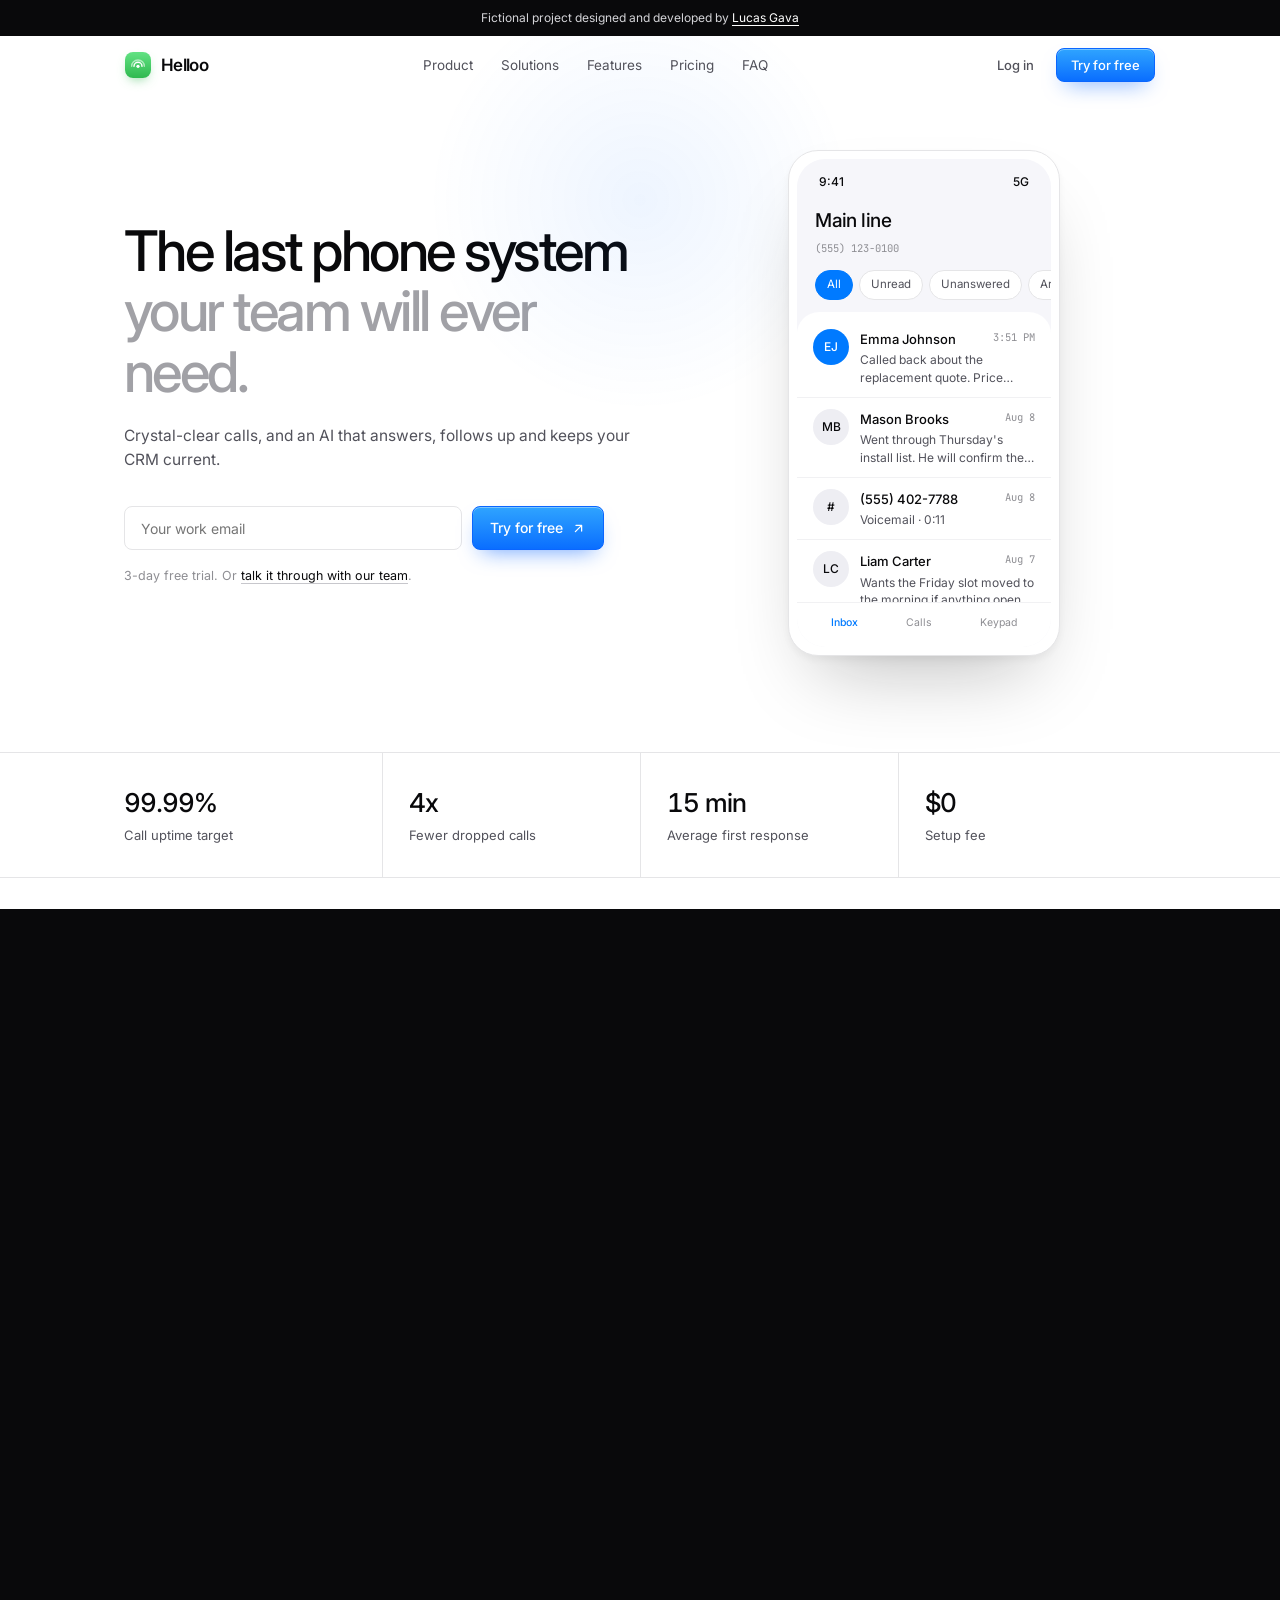
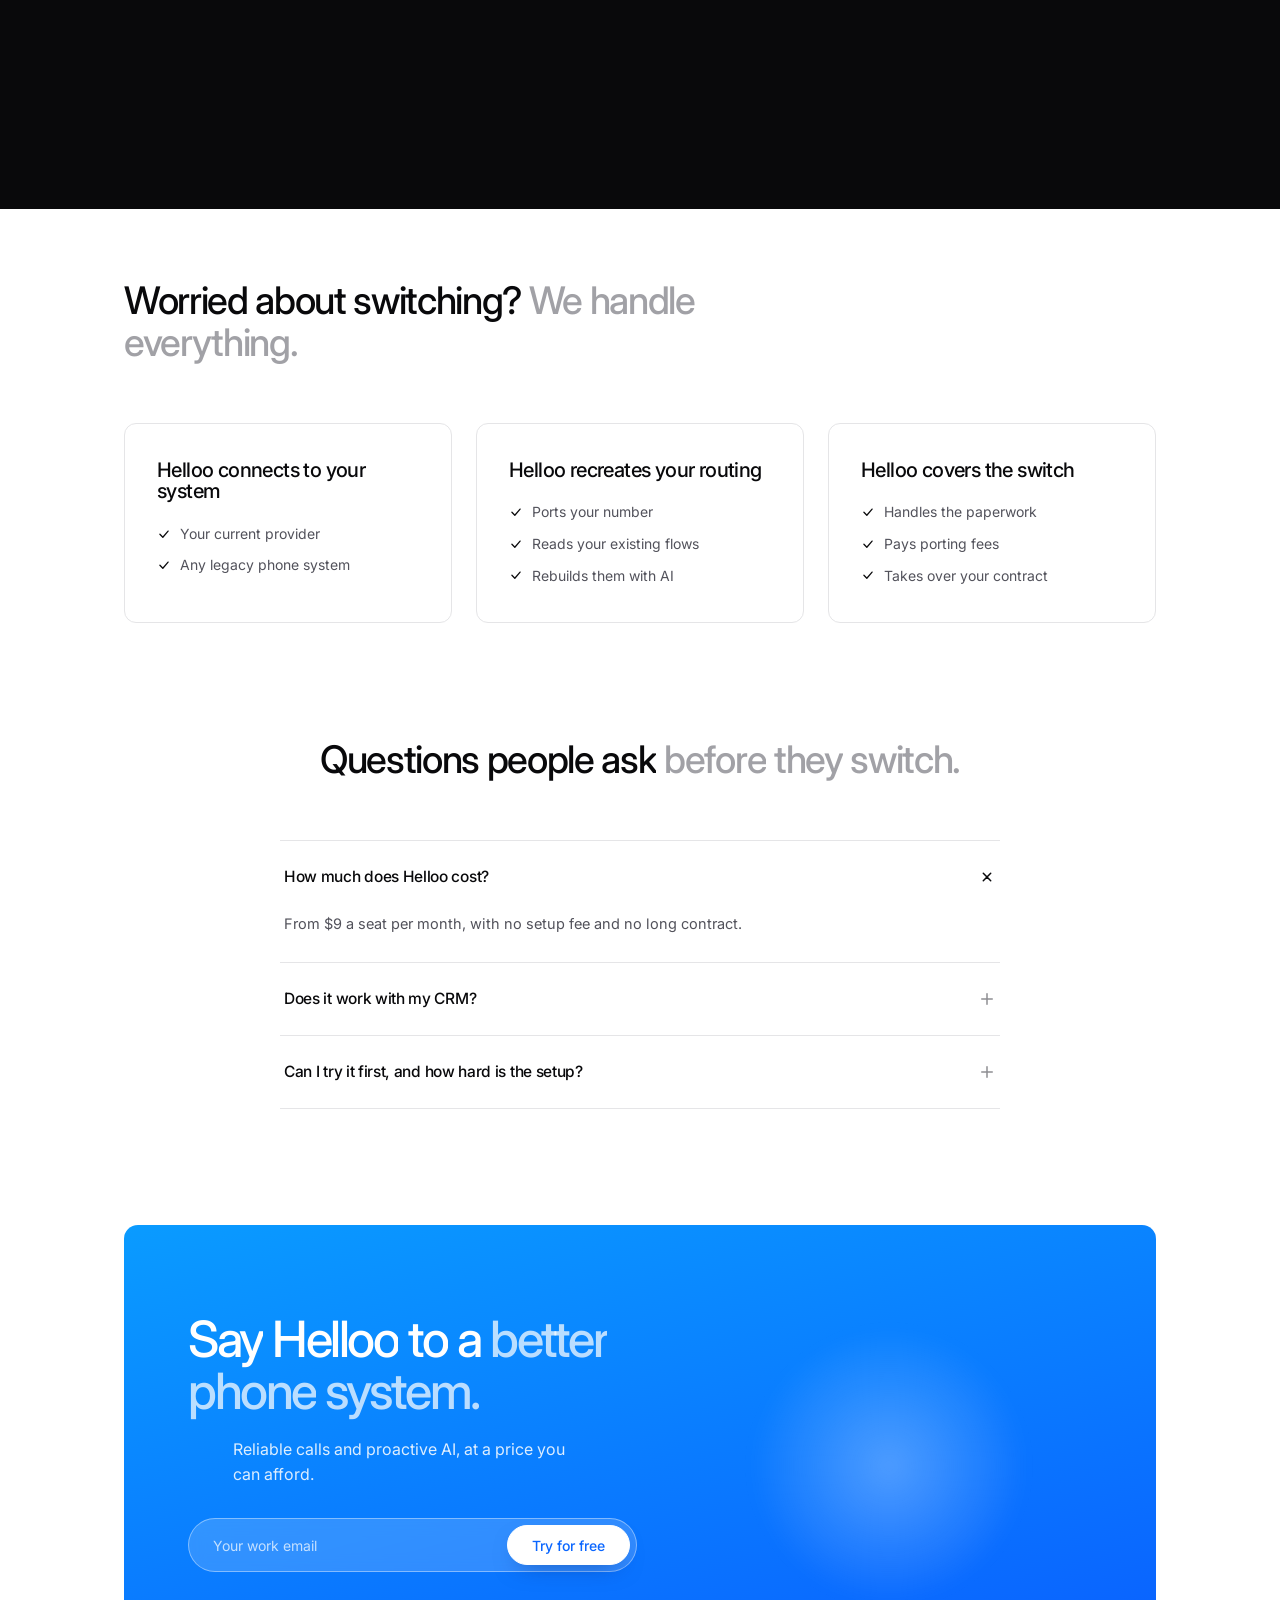
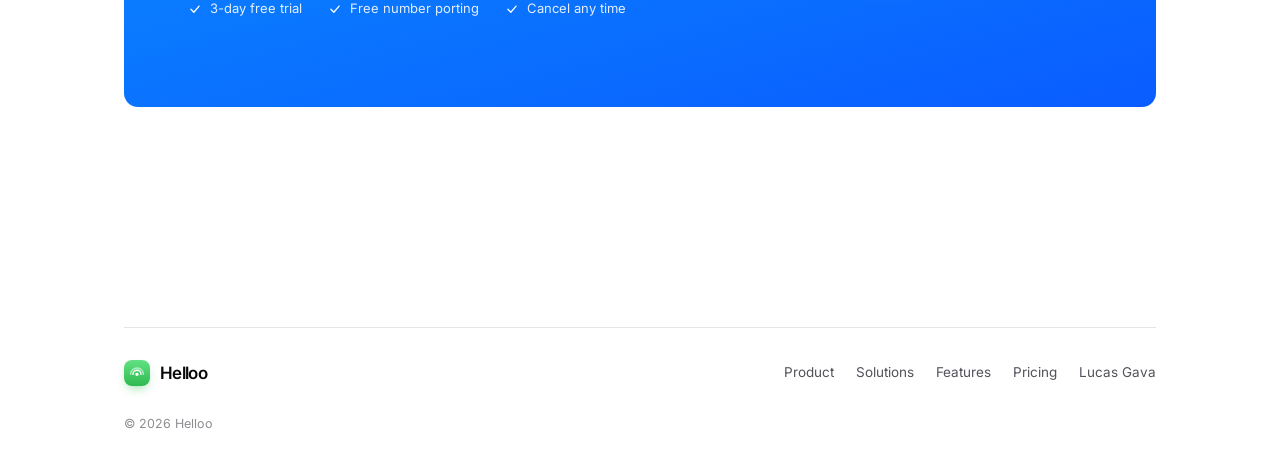
==== index.html @ a182bf8d "helloo: motion no telefone da home, hero da Solutions em duas linhas, sem Grok, zig sem linhas" ====
<!doctype html>
<html lang="en">
<head>
<meta charset="utf-8">
<meta name="viewport" content="width=device-width, initial-scale=1, viewport-fit=cover">
<meta name="description" content="Helloo is a business phone system with AI agents: reliable calls, an AI receptionist and a CRM that updates itself. A fictional project by Lucas Gava.">
<meta name="theme-color" content="#ffffff">
<title>Helloo | Business phone system with AI agents</title>
<link rel="icon" href="data:image/svg+xml,%3Csvg xmlns='http://www.w3.org/2000/svg' viewBox='0 0 32 32'%3E%3Crect width='32' height='32' rx='8' fill='%2309090b'/%3E%3Ccircle cx='16' cy='17' r='3.2' fill='white'/%3E%3Cpath d='M9.5 17a6.5 6.5 0 0 1 13 0' fill='none' stroke='white' stroke-width='2' stroke-linecap='round'/%3E%3C/svg%3E">
<link rel="preconnect" href="https://fonts.googleapis.com">
<link rel="preconnect" href="https://fonts.gstatic.com" crossorigin>
<link rel="stylesheet" href="https://fonts.googleapis.com/css2?family=Inter:wght@400;500;600&family=JetBrains+Mono:wght@400;500&display=swap">
<link rel="stylesheet" href="style.css?v=13">
</head>
<body>

<div class="ann"><span><span class="long">Fictional project designed and developed by </span><span class="short">Fictional project by </span><a href="https://www.linkedin.com/in/lucasgava" target="_blank" rel="noopener">Lucas Gava</a></span></div>

<header class="nav">
  <div class="wrap">
    <a href="index.html" class="brand" aria-label="Helloo"><span class="brand-mark"><svg viewBox="0 0 24 24" fill="none" stroke="currentColor" stroke-width="2.2" stroke-linecap="round"><circle cx="12" cy="14" r="2.4" fill="currentColor" stroke="none"/><path d="M6 14a6 6 0 0 1 12 0"/><path d="M2.5 14a9.5 9.5 0 0 1 19 0" opacity=".55"/></svg></span>Helloo</a>
    <nav class="nav-links" aria-label="Main">
      <a href="product.html">Product</a><a href="solutions.html">Solutions</a><a href="features.html">Features</a><a href="pricing.html">Pricing</a><a href="index.html#faq">FAQ</a>
    </nav>
    <div class="nav-cta">
      <a href="#" class="btn login">Log in</a>
      <a href="index.html#start" class="btn btn-primary">Try for free</a>
      <button class="menu-btn" id="menu" aria-label="Menu" aria-expanded="false"><svg viewBox="0 0 24 24" fill="none" stroke="currentColor" stroke-width="2" stroke-linecap="round"><path d="M4 8h16M4 16h16"/></svg></button>
    </div>
  </div>
</header>
<div class="m-panel" id="panel">
  <a href="product.html">Product</a><a href="solutions.html">Solutions</a><a href="features.html">Features</a><a href="pricing.html">Pricing</a><a href="index.html#faq">FAQ</a><a href="index.html#start">Try for free</a>
</div>

<main id="top">
<section class="hero">
  <div class="wrap hero-grid">
    <div>
<h1>The last phone system <em>your team will ever need.</em></h1>
      <p class="lead">Crystal-clear calls, and an AI that answers, follows up and keeps your CRM current.</p>
      <form class="signup" onsubmit="return false">
        <input type="email" placeholder="Your work email" aria-label="Work email">
        <button class="btn btn-primary" type="submit">Try for free <svg viewBox="0 0 24 24" fill="none" stroke="currentColor" stroke-width="2" stroke-linecap="round" stroke-linejoin="round"><path d="M7 17 17 7M8 7h9v9"/></svg></button>
      </form>
      <p class="fine">3-day free trial. Or <a href="#faq">talk it through with our team</a>.</p>
    </div>
    <div class="stage" id="product">
      <div class="phone">
        <div class="screen">
          <div class="ring-in" aria-hidden="true"><span class="av dark">EJ</span><div><b>Emma Johnson</b><small>Main line &middot; incoming call</small></div><span class="rb dec">&times;</span><span class="rb acc2"><svg viewBox="0 0 24 24" fill="none" stroke="currentColor" stroke-width="2" stroke-linecap="round" stroke-linejoin="round"><path d="M5 4h4l2 5-2.5 1.5a11 11 0 0 0 5 5L15 13l5 2v4a2 2 0 0 1-2 2A16 16 0 0 1 3 6a2 2 0 0 1 2-2"/></svg></span></div>
          <div class="on-call" aria-hidden="true"><span class="oc-av">EJ</span><b>Emma Johnson</b><div class="tm"><span class="tm1">00:03</span><span class="tm2">00:08</span><span class="tm3">00:12</span></div><div class="wb"><i style="--d:0s"></i><i style="--d:0.12s"></i><i style="--d:0.24s"></i><i style="--d:0.36s"></i><i style="--d:0.48s"></i><i style="--d:0.6s"></i><i style="--d:0s"></i><i style="--d:0.12s"></i><i style="--d:0.24s"></i><i style="--d:0.36s"></i><i style="--d:0.48s"></i><i style="--d:0.6s"></i><i style="--d:0s"></i><i style="--d:0.12s"></i><i style="--d:0.24s"></i><i style="--d:0.36s"></i><i style="--d:0.48s"></i><i style="--d:0.6s"></i><i style="--d:0s"></i></div><small>AI is taking notes<i class="dots"></i></small></div>
          <div class="status"><span>9:41</span><span>5G</span></div>
          <div class="line-head"><b>Main line</b><span>(555) 123-0100</span></div>
          <div class="tabs"><span class="on">All</span><span>Unread</span><span>Unanswered</span><span>Archived</span></div>
          <div class="threads">
            <div class="thread live"><i class="flash"></i><span class="av dark">EJ</span><div><b>Emma Johnson<small><span class="s-a">3:51 PM</span><span class="s-b">now</span></small></b><p class="t-a">Called back about the replacement quote. Price works, asked for the earliest site visit.</p><p class="t-b">Booked Saturday, 9:00. CRM updated.</p></div></div>
            <div class="thread"><span class="av">MB</span><div><b>Mason Brooks<small>Aug 8</small></b><p>Went through Thursday's install list. He will confirm the parts order in the morning.</p></div></div>
            <div class="thread"><span class="av">#</span><div><b>(555) 402-7788<small>Aug 8</small></b><p>Voicemail · 0:11</p></div></div>
            <div class="thread"><span class="av">LC</span><div><b>Liam Carter<small>Aug 7</small></b><p>Wants the Friday slot moved to the morning if anything opens up.</p></div></div>
            <div class="thread"><span class="av">OB</span><div><b>Olivia Bennett<small>Aug 7</small></b><p>Can you split the quote across two invoices?</p></div></div>
          </div>
          <div class="dock"><span class="on">Inbox<i class="bdg">1</i></span><span>Calls</span><span>Keypad</span></div>
        </div>
      </div>
    </div>
  </div>

  <div class="strip rv">
    <div class="wrap">
      <div class="strip-item"><b data-n="99.99" data-d="2">99.99%</b><span>Call uptime target</span></div>
      <div class="strip-item"><b data-n="4" data-s="x">4x</b><span>Fewer dropped calls</span></div>
      <div class="strip-item"><b data-n="15" data-s=" min">15 min</b><span>Average first response</span></div>
      <div class="strip-item"><b>$0</b><span>Setup fee</span></div>
    </div>
  </div>
</section>

<section class="section" id="why">
  <div class="wrap">
    <div class="section-head rv">
<h2 class="h2">Built for teams that are done <em>settling for less.</em></h2>
    </div>
    <div class="why">
      <article class="wc rv">
        <span class="bad">Dropped calls, spam flags</span>
        <h3>Calls that sound like calls.</h3>
        <p>Our own call network, tuned for voice. Callers see your name, not a spam label.</p>
        <div class="mini-ui chips2"><span><i></i>Caller ID verified</span><span><i></i>HD audio</span><span><i></i>Spam risk low</span></div>
      </article>
      <article class="wc rv d1">
        <span class="bad">Hundreds of clicks to change anything</span>
        <h3>Admin in one sentence.</h3>
        <p>Change hours, routing and greetings in the app, or just ask the assistant.</p>
        <div class="mini-ui chat"><div class="me">Send calls to my cell after 6 pm</div><div class="ai">Done. Routing updated.</div></div>
      </article>
      <article class="wc rv">
        <span class="bad">AI that waits for instructions</span>
        <h3>An assistant that acts after every call.</h3>
        <p>It writes the summary, updates the CRM and books the callback for you.</p>
        <div class="mini-ui chips2"><span><svg viewBox="0 0 24 24" fill="none" stroke="currentColor" stroke-width="2.2" stroke-linecap="round" stroke-linejoin="round"><path d="M5 12.5 10 17.5 19 7"/></svg> Summary</span><span><svg viewBox="0 0 24 24" fill="none" stroke="currentColor" stroke-width="2.2" stroke-linecap="round" stroke-linejoin="round"><path d="M5 12.5 10 17.5 19 7"/></svg> CRM</span><span><svg viewBox="0 0 24 24" fill="none" stroke="currentColor" stroke-width="2.2" stroke-linecap="round" stroke-linejoin="round"><path d="M5 12.5 10 17.5 19 7"/></svg> Callback</span></div>
      </article>
      <article class="wc rv d1">
        <span class="bad">Support tickets that go nowhere</span>
        <h3>A real person who knows you.</h3>
        <p>Call, text or chat with the person who onboarded you. A fix, not a ticket number.</p>
        <div class="mini-ui"><div class="row"><span>Jess · your onboarding lead</span><span class="st">Online</span></div></div>
      </article>
    </div>
  </div>
</section>

<section class="section" id="switch" style="padding-top:0">
  <div class="wrap">
    <div class="section-head rv">
<h2 class="h2">Worried about switching? <em>We handle everything.</em></h2>
    </div>
    <div class="switch">
      <div class="step rv"><h3>Helloo connects to your system</h3><ul><li><svg viewBox="0 0 24 24" fill="none" stroke="currentColor" stroke-width="2.2" stroke-linecap="round" stroke-linejoin="round"><path d="M5 12.5 10 17.5 19 7"/></svg>Your current provider</li><li><svg viewBox="0 0 24 24" fill="none" stroke="currentColor" stroke-width="2.2" stroke-linecap="round" stroke-linejoin="round"><path d="M5 12.5 10 17.5 19 7"/></svg>Any legacy phone system</li></ul></div>
      <div class="step rv d1"><h3>Helloo recreates your routing</h3><ul><li><svg viewBox="0 0 24 24" fill="none" stroke="currentColor" stroke-width="2.2" stroke-linecap="round" stroke-linejoin="round"><path d="M5 12.5 10 17.5 19 7"/></svg>Ports your number</li><li><svg viewBox="0 0 24 24" fill="none" stroke="currentColor" stroke-width="2.2" stroke-linecap="round" stroke-linejoin="round"><path d="M5 12.5 10 17.5 19 7"/></svg>Reads your existing flows</li><li><svg viewBox="0 0 24 24" fill="none" stroke="currentColor" stroke-width="2.2" stroke-linecap="round" stroke-linejoin="round"><path d="M5 12.5 10 17.5 19 7"/></svg>Rebuilds them with AI</li></ul></div>
      <div class="step rv d2"><h3>Helloo covers the switch</h3><ul><li><svg viewBox="0 0 24 24" fill="none" stroke="currentColor" stroke-width="2.2" stroke-linecap="round" stroke-linejoin="round"><path d="M5 12.5 10 17.5 19 7"/></svg>Handles the paperwork</li><li><svg viewBox="0 0 24 24" fill="none" stroke="currentColor" stroke-width="2.2" stroke-linecap="round" stroke-linejoin="round"><path d="M5 12.5 10 17.5 19 7"/></svg>Pays porting fees</li><li><svg viewBox="0 0 24 24" fill="none" stroke="currentColor" stroke-width="2.2" stroke-linecap="round" stroke-linejoin="round"><path d="M5 12.5 10 17.5 19 7"/></svg>Takes over your contract</li></ul></div>
    </div>
  </div>
</section>

<section class="section" id="faq" style="padding-top:0">
  <div class="wrap">
    <div class="section-head center rv" style="text-align:center">
<h2 class="h2">Questions people ask <em>before they switch.</em></h2>
    </div>
    <div class="faq rv">
      <div class="qa open"><button aria-expanded="true">How much does Helloo cost?<svg viewBox="0 0 24 24" fill="none" stroke="currentColor" stroke-width="2" stroke-linecap="round"><path d="M12 5v14M5 12h14"/></svg></button><div class="ans"><div><p>From $9 a seat per month, with no setup fee and no long contract.</p></div></div></div>
      <div class="qa"><button aria-expanded="false">Does it work with my CRM?<svg viewBox="0 0 24 24" fill="none" stroke="currentColor" stroke-width="2" stroke-linecap="round"><path d="M12 5v14M5 12h14"/></svg></button><div class="ans"><div><p>Yes. It syncs with popular CRMs and automation tools, and has an open API.</p></div></div></div>
      <div class="qa"><button aria-expanded="false">Can I try it first, and how hard is the setup?<svg viewBox="0 0 24 24" fill="none" stroke="currentColor" stroke-width="2" stroke-linecap="round"><path d="M12 5v14M5 12h14"/></svg></button><div class="ans"><div><p>Yes, free for 3 days. Setup is guided, and most teams take calls the same day.</p></div></div></div>
    </div>
  </div>
</section>

<section class="section" id="start" style="padding-top:0">
  <div class="wrap">
    <div class="final rich rv">
      <div class="rings" aria-hidden="true"><i></i><i></i><i></i><i></i></div>
      <div class="fin-l">
        <h2>Say Helloo to a <em>better phone system.</em></h2>
        <p class="fin-sub">Reliable calls and proactive AI, at a price you can afford.</p>
        <form class="signup pillform" onsubmit="return false"><input type="email" placeholder="Your work email" aria-label="Work email"><button class="btn btn-primary" type="submit">Try for free</button></form>
        <ul class="trust"><li><svg viewBox="0 0 24 24" fill="none" stroke="currentColor" stroke-width="2.2" stroke-linecap="round" stroke-linejoin="round"><path d="M5 12.5 10 17.5 19 7"/></svg>3-day free trial</li><li><svg viewBox="0 0 24 24" fill="none" stroke="currentColor" stroke-width="2.2" stroke-linecap="round" stroke-linejoin="round"><path d="M5 12.5 10 17.5 19 7"/></svg>Free number porting</li><li><svg viewBox="0 0 24 24" fill="none" stroke="currentColor" stroke-width="2.2" stroke-linecap="round" stroke-linejoin="round"><path d="M5 12.5 10 17.5 19 7"/></svg>Cancel any time</li></ul>
      </div>
      <div class="fin-r" aria-hidden="true">
        <div class="notifs">
          <div class="nt" style="--i:0"><span class="ni g"><svg viewBox="0 0 24 24" fill="none" stroke="currentColor" stroke-width="2" stroke-linecap="round" stroke-linejoin="round"><path d="M5 4h4l2 5-2.5 1.5a11 11 0 0 0 5 5L15 13l5 2v4a2 2 0 0 1-2 2A16 16 0 0 1 3 6a2 2 0 0 1 2-2"/></svg></span><div><b>Incoming call</b><span>Emma Johnson · Main line</span></div><span class="nb">Answer</span></div>
          <div class="nt" style="--i:1"><span class="ni b"><svg viewBox="0 0 24 24" fill="none" stroke="currentColor" stroke-width="2" stroke-linecap="round" stroke-linejoin="round"><path d="M21 12a8 8 0 0 1-11.5 7.2L4 20l1-4.5A8 8 0 1 1 21 12z"/></svg></span><div><b>Missed call text back</b><span>Sent to (555) 402-7788</span></div><small>now</small></div>
          <div class="nt" style="--i:2"><span class="ni b"><svg viewBox="0 0 24 24" fill="none" stroke="currentColor" stroke-width="2" stroke-linecap="round" stroke-linejoin="round"><path d="M12 3l1.8 4.7L18.5 9l-4.7 1.8L12 15.5l-1.8-4.7L5.5 9l4.7-1.3z"/></svg></span><div><b>AI receptionist</b><span>Booked Saturday, 9:00</span></div><small>1m</small></div>
          <div class="nt" style="--i:3"><span class="ni g"><svg viewBox="0 0 24 24" fill="none" stroke="currentColor" stroke-width="2.2" stroke-linecap="round" stroke-linejoin="round"><path d="M5 12.5 10 17.5 19 7"/></svg></span><div><b>CRM updated</b><span>Summary saved to Emma Johnson</span></div><small>2m</small></div>
        </div>
      </div>
    </div>
  </div>
</section>
</main>

<footer>
  <div class="wrap">
    <div class="f-top">
      <a href="index.html" class="brand"><span class="brand-mark"><svg viewBox="0 0 24 24" fill="none" stroke="currentColor" stroke-width="2.2" stroke-linecap="round"><circle cx="12" cy="14" r="2.4" fill="currentColor" stroke="none"/><path d="M6 14a6 6 0 0 1 12 0"/><path d="M2.5 14a9.5 9.5 0 0 1 19 0" opacity=".55"/></svg></span>Helloo</a>
      <div class="f-links"><a href="product.html">Product</a><a href="solutions.html">Solutions</a><a href="features.html">Features</a><a href="pricing.html">Pricing</a><a href="https://www.linkedin.com/in/lucasgava" target="_blank" rel="noopener">Lucas Gava</a></div>
    </div>
    <div class="f-bottom"><span>&copy; 2026 Helloo</span></div>
  </div>
</footer>

<script src="site.js?v=13"></script>
</body>
</html>
---- style.css ----
:root{
  --bg:#fff;--ink:#09090b;--text:#18181b;--text-2:#52525b;--muted:#8e8e93;
  --line:#e5e5e7;--soft:#f7f7f7;--soft-2:#f0f0f2;
  --ease:cubic-bezier(.16,1,.3,1);
  --shadow:0 1px 2px rgba(9,9,11,.04),0 12px 32px -12px rgba(9,9,11,.14);
  --shadow-lg:0 4px 10px rgba(9,9,11,.05),0 40px 80px -30px rgba(9,9,11,.28);
  --mono:'JetBrains Mono',ui-monospace,Menlo,monospace;
  --ann-h:40px;--nav-h:64px;
}
*,*::before,*::after{box-sizing:border-box;margin:0;padding:0}
html{scroll-behavior:smooth;color-scheme:light;scroll-padding-top:calc(var(--ann-h) + var(--nav-h) + 12px)}
body{background:var(--bg);color:var(--text);font:16px/1.55 'Inter',system-ui,-apple-system,'Segoe UI',sans-serif;-webkit-font-smoothing:antialiased;overflow-x:hidden}
a{color:inherit;text-decoration:none}
button{font:inherit;color:inherit;background:none;border:0;cursor:pointer}
img,svg{display:block;max-width:100%}
.wrap{width:100%;max-width:1180px;margin:0 auto;padding:0 28px}
.eyebrow{font-family:var(--mono);font-size:10.5px;letter-spacing:.12em;text-transform:uppercase;color:var(--muted)}
h1,h2,h3,h4{font-weight:500;letter-spacing:-.035em;color:var(--ink);line-height:1.08}
.h2{font-size:clamp(30px,4.2vw,48px)}
.h2 em{font-style:normal;color:#a1a1a6}
.lead{font-size:17px;color:var(--text-2);max-width:560px}
.btn{display:inline-flex;align-items:center;gap:8px;height:44px;padding:0 20px;border-radius:8px;font-size:14.5px;font-weight:500;border:1px solid var(--line);background:#fff;transition:transform .4s var(--ease),background .3s,box-shadow .3s,border-color .3s}
.btn:hover{transform:translateY(-1px);box-shadow:var(--shadow)}
.btn-primary{background:var(--ink);color:#fff;border-color:var(--ink)}
.btn-primary:hover{background:#27272a}
.btn svg{width:15px;height:15px}
.section{padding:120px 0}
.section-head{max-width:680px;margin-bottom:56px}
.section-head .h2{margin-top:16px}
.section-head .lead{margin-top:18px}
.center{text-align:center;margin-left:auto;margin-right:auto}

/* aviso de projeto ficticio */
.ann{position:fixed;top:0;left:0;right:0;z-index:60;height:var(--ann-h);background:var(--ink);color:#d4d4d8;font-size:12.5px;display:flex;align-items:center;justify-content:center;padding:0 16px;text-align:center}
.ann a{color:#fff;text-decoration:underline;text-underline-offset:3px}
.ann .short{display:none}

/* nav */
.nav{position:fixed;top:var(--ann-h);left:0;right:0;z-index:50;height:var(--nav-h);background:rgba(255,255,255,.82);backdrop-filter:saturate(1.4) blur(14px);-webkit-backdrop-filter:saturate(1.4) blur(14px);border-bottom:1px solid var(--line)}
.nav .wrap{height:100%;display:flex;align-items:center;justify-content:space-between;gap:24px}
.brand{display:flex;align-items:center;gap:10px;font-weight:600;font-size:19px;letter-spacing:-.04em;color:var(--ink)}
.brand-mark{width:28px;height:28px;border-radius:8px;background:var(--ink);color:#fff;display:grid;place-items:center}
.brand-mark svg{width:16px;height:16px}
.nav-links{display:flex;gap:6px}
.nav-links a{font-size:14px;color:var(--text-2);padding:8px 12px;border-radius:7px;transition:background .3s,color .3s}
.nav-links a:hover{background:var(--soft-2);color:var(--ink)}
.nav-cta{display:flex;align-items:center;gap:8px}
.nav-cta .btn{height:38px;padding:0 16px;font-size:13.5px}
.nav-cta .login{border:0;color:var(--text-2)}
.menu-btn{display:none;width:40px;height:40px;border-radius:8px;border:1px solid var(--line);align-items:center;justify-content:center}
.menu-btn svg{width:18px;height:18px}
.m-panel{display:none}

/* hero */
.hero{padding:calc(var(--ann-h) + var(--nav-h) + 80px) 0 40px;position:relative;overflow:hidden}
.hero::before{content:"";position:absolute;inset:0;background-image:linear-gradient(var(--line) 1px,transparent 1px),linear-gradient(90deg,var(--line) 1px,transparent 1px);background-size:56px 56px;opacity:.45;-webkit-mask-image:radial-gradient(ellipse 70% 60% at 50% 0%,#000 30%,transparent 75%);mask-image:radial-gradient(ellipse 70% 60% at 50% 0%,#000 30%,transparent 75%);z-index:-1}
.hero-grid{display:grid;grid-template-columns:1.05fr .95fr;gap:56px;align-items:center}
.pill{display:inline-flex;align-items:center;gap:10px;padding:6px 14px 6px 8px;border:1px solid var(--line);border-radius:99px;background:#fff;font-size:12.5px;color:var(--text-2)}
.pill i{width:8px;height:8px;border-radius:50%;background:var(--ink);box-shadow:0 0 0 4px rgba(9,9,11,.08);animation:pulse 2.4s ease-in-out infinite;margin-left:6px}
@keyframes pulse{50%{box-shadow:0 0 0 7px rgba(9,9,11,.02)}}
.hero h1{font-size:clamp(40px,6vw,72px);margin-top:0;letter-spacing:-.045em}
.hero h1 em{font-style:normal;color:#a1a1a6}
.hero .lead{margin-top:24px}
.signup{display:flex;gap:10px;margin-top:34px;max-width:480px}
.signup input{flex:1;min-width:0;height:48px;padding:0 16px;border:1px solid var(--line);border-radius:8px;font:inherit;font-size:14.5px;background:#fff;color:var(--ink);transition:border-color .3s,box-shadow .3s}
.signup input:focus{outline:none;border-color:var(--ink);box-shadow:0 0 0 4px rgba(9,9,11,.06)}
.signup .btn{height:48px}
.fine{font-size:12.5px;color:var(--muted);margin-top:14px}
.fine a{color:var(--ink);text-decoration:underline;text-underline-offset:3px;text-decoration-color:#c7c7cc}

/* telefone */
.stage{position:relative;display:flex;justify-content:center}
.phone{width:310px;border:1px solid var(--line);border-radius:38px;background:#fff;padding:12px;box-shadow:var(--shadow-lg);position:relative}
.screen{border-radius:28px;background:var(--soft);overflow:hidden;height:560px;display:flex;flex-direction:column}
.status{display:flex;justify-content:space-between;padding:14px 22px 6px;font-size:12px;font-weight:500;color:var(--ink)}
.line-head{padding:8px 18px 12px}
.line-head b{display:block;font-size:19px;font-weight:500;letter-spacing:-.03em;color:var(--ink)}
.line-head span{font-family:var(--mono);font-size:10.5px;color:var(--muted)}
.tabs{display:flex;gap:6px;padding:0 18px 12px}
.tabs span{font-size:11.5px;padding:5px 11px;border-radius:99px;border:1px solid var(--line);background:#fff;color:var(--text-2)}
.tabs span.on{background:var(--ink);color:#fff;border-color:var(--ink)}
.threads{flex:1;overflow:hidden;background:#fff;border-radius:22px 22px 0 0;padding:6px 0}
.thread{display:flex;gap:11px;padding:11px 16px;border-bottom:1px solid #f1f1f3;animation:rise .8s var(--ease) both}
.thread:nth-child(2){animation-delay:.08s}.thread:nth-child(3){animation-delay:.16s}.thread:nth-child(4){animation-delay:.24s}.thread:nth-child(5){animation-delay:.32s}
.av{flex:0 0 auto;width:36px;height:36px;border-radius:50%;background:var(--soft-2);display:grid;place-items:center;font-size:12px;font-weight:500;color:var(--ink)}
.av.dark{background:var(--ink);color:#fff}
.thread > div{min-width:0;flex:1}
.thread b{display:flex;justify-content:space-between;gap:8px;font-size:13px;font-weight:500;color:var(--ink)}
.thread b small{font-weight:400;font-size:10.5px;color:var(--muted);font-family:var(--mono)}
.thread p{font-size:12px;color:var(--text-2);line-height:1.45;margin-top:2px;display:-webkit-box;-webkit-line-clamp:2;-webkit-box-orient:vertical;overflow:hidden}
.dock{display:flex;justify-content:space-around;padding:12px 10px 16px;background:#fff;border-top:1px solid #f1f1f3;font-size:10.5px;color:var(--muted)}
.dock span.on{color:var(--ink);font-weight:500}
.float{z-index:3;position:absolute;background:#fff;border:1px solid var(--line);border-radius:14px;box-shadow:var(--shadow-lg);padding:14px 16px;font-size:12px;animation:float 7s var(--ease) infinite alternate}
.float .eyebrow{font-size:9px;color:var(--ink)}
.float p{color:var(--text-2);margin-top:6px;line-height:1.45}
.float ul{list-style:none;margin-top:8px;display:grid;gap:5px}
.float li{display:flex;gap:7px;align-items:center;color:var(--ink)}
.float li svg{width:13px;height:13px}
.f1{width:230px;left:-30px;top:96px}
.f2{width:200px;right:-26px;bottom:90px;animation-delay:-3s}
@keyframes float{to{transform:translateY(-10px)}}
@keyframes rise{from{opacity:0;transform:translateY(12px)}}

/* faixa */
.strip{margin-top:80px;border-top:1px solid var(--line);border-bottom:1px solid var(--line)}
.strip .wrap{display:grid;grid-template-columns:repeat(4,1fr)}
.strip-item{padding:28px 24px;border-left:1px solid var(--line)}
.strip-item:first-child{border-left:0;padding-left:0}
.strip-item b{display:block;font-size:30px;font-weight:500;letter-spacing:-.04em;color:var(--ink);font-variant-numeric:tabular-nums}
.strip-item span{font-size:13px;color:var(--text-2)}
.note{font-family:var(--mono);font-size:10px;color:var(--muted);letter-spacing:.06em;margin-top:14px;text-align:center}

/* porque trocar */
.card{width:100%;max-width:340px;background:#fff;border:1px solid var(--line);border-radius:12px;box-shadow:var(--shadow);padding:18px}
.card + .card{margin-top:12px}
.row{display:flex;align-items:center;justify-content:space-between;gap:12px;font-size:13px}
.row + .row{margin-top:12px;padding-top:12px;border-top:1px solid #f1f1f3}
.tag{font-family:var(--mono);font-size:10px;letter-spacing:.06em;padding:3px 8px;border-radius:99px;border:1px solid var(--line);color:var(--text-2);white-space:nowrap}
.tag.dark{background:var(--ink);color:#fff;border-color:var(--ink)}
.meter{height:6px;border-radius:99px;background:var(--soft-2);overflow:hidden;margin-top:8px}
.meter i{display:block;height:100%;background:var(--ink);border-radius:99px;transform-origin:left;animation:grow 2.4s var(--ease) both}
@keyframes grow{from{transform:scaleX(0)}}
.chat{font-size:13px}
.chat .me{background:var(--ink);color:#fff;padding:9px 13px;border-radius:12px 12px 3px 12px;margin-left:36px}
.chat .ai{background:var(--soft-2);color:var(--ink);padding:9px 13px;border-radius:12px 12px 12px 3px;margin-top:8px;margin-right:36px}

/* troca */
.switch{display:grid;grid-template-columns:repeat(3,1fr);gap:20px;counter-reset:s}
.step{border:1px solid var(--line);border-radius:12px;padding:30px;background:#fff;position:relative;transition:transform .5s var(--ease),box-shadow .4s}
.step:hover{transform:translateY(-4px);box-shadow:var(--shadow)}
.step .n{font-family:var(--mono);font-size:11px;color:var(--muted);letter-spacing:.1em}
.step h3{font-size:20px;margin-top:14px;letter-spacing:-.03em}
.step ul{list-style:none;margin-top:16px;display:grid;gap:8px}
.step li{display:flex;gap:9px;align-items:center;font-size:14px;color:var(--text-2)}
.step li svg{width:14px;height:14px;color:var(--ink);flex:0 0 auto}

/* preco */
.price-wrap{display:grid;grid-template-columns:.85fr 1.15fr;gap:20px;align-items:stretch}
.compare{border:1px solid var(--line);border-radius:12px;padding:32px;background:var(--soft);display:flex;flex-direction:column;justify-content:space-between}
.bars{display:grid;gap:18px;margin-top:28px}
.bar b{display:flex;justify-content:space-between;font-size:13px;font-weight:500;color:var(--ink)}
.bar .track{height:34px;border-radius:7px;background:#fff;border:1px solid var(--line);margin-top:8px;overflow:hidden}
.bar .track i{display:block;height:100%;background:var(--ink);transform-origin:left;animation:grow 2s var(--ease) both}
.bar.alt .track i{background:#d4d4d8}
.plans{display:grid;grid-template-columns:repeat(3,1fr);gap:14px}
.plan{border:1px solid var(--line);border-radius:12px;padding:26px 22px;background:#fff;display:flex;flex-direction:column;transition:transform .5s var(--ease),box-shadow .4s}
.plan:hover{transform:translateY(-4px);box-shadow:var(--shadow)}
.plan.pop{border-color:var(--ink);box-shadow:var(--shadow)}
.plan .eyebrow{color:var(--ink)}
.plan .price{font-size:38px;font-weight:500;letter-spacing:-.05em;color:var(--ink);margin-top:14px;font-variant-numeric:tabular-nums}
.plan .price small{font-size:13px;font-weight:400;color:var(--muted);letter-spacing:0}
.plan p{font-size:13px;color:var(--text-2);margin-top:8px}
.plan ul{list-style:none;margin:20px 0 24px;display:grid;gap:9px;flex:1}
.plan li{display:flex;gap:8px;font-size:13.5px;color:var(--text-2);align-items:flex-start}
.plan li svg{width:14px;height:14px;margin-top:3px;color:var(--ink);flex:0 0 auto}
.plan .btn{justify-content:center;width:100%}
.toggle{display:inline-flex;padding:3px;border:1px solid var(--line);border-radius:9px;background:#fff;margin-bottom:16px}
.toggle button{padding:6px 14px;font-size:12.5px;border-radius:6px;color:var(--text-2);transition:background .3s,color .3s}
.toggle button.on{background:var(--ink);color:#fff}

/* recursos */
.fgrid{display:grid;grid-template-columns:repeat(3,1fr);gap:16px}
.fcard{border:1px solid var(--line);border-radius:12px;padding:28px;background:#fff;transition:transform .5s var(--ease),box-shadow .4s,border-color .3s}
.fcard:hover{transform:translateY(-4px);box-shadow:var(--shadow);border-color:#d4d4d8}
.fi{width:40px;height:40px;border-radius:9px;border:1px solid var(--line);background:var(--soft);display:grid;place-items:center;color:var(--ink);transition:background .3s,color .3s}
.fcard:hover .fi{background:var(--ink);color:#fff;border-color:var(--ink)}
.fi svg{width:19px;height:19px}
.fcard h3{font-size:18px;margin-top:22px;letter-spacing:-.03em}
.fcard p{font-size:14.5px;color:var(--text-2);margin-top:10px}
.fcard.wide{grid-column:span 2}
.code{margin-top:20px;border-radius:10px;background:var(--ink);color:#d4d4d8;font-family:var(--mono);font-size:12px;line-height:1.7;padding:16px 18px;overflow:auto}
.code .k{color:#fff}.code .c{color:#71717a}

/* para quem */
.fit{display:grid;grid-template-columns:1fr 1fr;gap:20px}
.fit-col{border:1px solid var(--line);border-radius:12px;padding:34px;background:#fff}
.fit-col.no{background:var(--soft)}
.fit-col h3{font-size:22px}
.fit-col ul{list-style:none;margin-top:22px;display:grid;gap:14px}
.fit-col li{display:flex;gap:10px;color:var(--text-2);font-size:15px}
.fit-col li svg{width:16px;height:16px;margin-top:4px;flex:0 0 auto;color:var(--ink)}
.fit-col.no li{color:var(--muted)}
.fit-col.no li svg{color:#a1a1a6}
.seats{margin-top:30px;padding-top:24px;border-top:1px solid var(--line)}
.seats .track{position:relative;height:6px;border-radius:99px;background:var(--soft-2);margin-top:14px}
.seats .track i{position:absolute;left:0;top:0;bottom:0;border-radius:99px;background:var(--ink)}
.seats .marks{display:flex;justify-content:space-between;font-family:var(--mono);font-size:10px;color:var(--muted);margin-top:10px}

/* faq */
.faq{max-width:820px;margin:0 auto;border-top:1px solid var(--line)}
.qa{border-bottom:1px solid var(--line)}
.qa button{width:100%;display:flex;justify-content:space-between;align-items:center;gap:20px;padding:24px 4px;text-align:left;font-size:17px;font-weight:500;letter-spacing:-.02em;color:var(--ink)}
.qa button svg{width:18px;height:18px;flex:0 0 auto;transition:transform .5s var(--ease);color:var(--muted)}
.qa.open button svg{transform:rotate(45deg);color:var(--ink)}
.ans{display:grid;grid-template-rows:0fr;transition:grid-template-rows .55s var(--ease)}
.qa.open .ans{grid-template-rows:1fr}
.ans > div{overflow:hidden}
.ans p{padding:0 40px 26px 4px;color:var(--text-2);font-size:15.5px}

/* cta */
.final{border-radius:14px;background:var(--ink);color:#fff;padding:88px 40px;text-align:center;position:relative;overflow:hidden;isolation:isolate}
.final::before{content:"";position:absolute;inset:0;background-image:linear-gradient(rgba(255,255,255,.06) 1px,transparent 1px),linear-gradient(90deg,rgba(255,255,255,.06) 1px,transparent 1px);background-size:48px 48px;-webkit-mask-image:radial-gradient(ellipse 60% 70% at 50% 100%,#000,transparent 80%);mask-image:radial-gradient(ellipse 60% 70% at 50% 100%,#000,transparent 80%);z-index:-1}
.final h2{color:#fff;font-size:clamp(32px,5vw,56px)}
.final h2 em{font-style:normal;color:#8e8e93}
.final p{color:#a1a1aa;margin:20px auto 0;max-width:460px}
.final .signup{margin:34px auto 0}
.final .signup input{background:#18181b;border-color:#3f3f46;color:#fff}
.final .signup input::placeholder{color:#71717a}
.final .signup input:focus{border-color:#fff;box-shadow:0 0 0 4px rgba(255,255,255,.1)}
.final .btn-primary{background:#fff;color:var(--ink);border-color:#fff}
.final .btn-primary:hover{background:#e4e4e7}
.final .fine{color:#71717a}

footer{margin-top:120px;padding:0 0 40px}
.f-top{display:flex;justify-content:space-between;align-items:center;padding-top:32px;border-top:1px solid var(--line);gap:20px;flex-wrap:wrap}
.f-bottom{display:flex;justify-content:space-between;gap:12px;flex-wrap:wrap;margin-top:28px;font-size:12.5px;color:var(--muted)}
.f-links{display:flex;gap:22px;font-size:13.5px;color:var(--text-2)}
.f-links a:hover{color:var(--ink)}

/* revelar */
.rv{opacity:0;transform:translateY(22px);transition:opacity .9s var(--ease),transform .9s var(--ease)}
.rv.in{opacity:1;transform:none}
.d1{transition-delay:.08s}.d2{transition-delay:.16s}.d3{transition-delay:.24s}

/* bots */
.gdot{width:8px;height:8px;border-radius:50%;background:#fff;animation:pulse2 1.6s ease-in-out infinite}
@keyframes pulse2{50%{opacity:.25}}
.wave{display:flex;align-items:center;justify-content:space-between;gap:3px;height:44px;margin:18px 0}
.wave i{flex:1;background:#fff;border-radius:99px;height:30%;opacity:.85;animation:wv 1.2s ease-in-out infinite}
.wave i:nth-child(3n){animation-delay:-.4s}.wave i:nth-child(3n+1){animation-delay:-.8s}.wave i:nth-child(4n){animation-duration:.9s}.wave i:nth-child(5n){animation-duration:1.5s}
@keyframes wv{50%{height:95%}}
.bub{font-size:13px;line-height:1.45;padding:10px 13px;border-radius:12px;max-width:86%;animation:rise .8s var(--ease) both}
.bub + .bub{margin-top:8px}
.bub.them{background:#27272a;color:#e4e4e7;border-bottom-left-radius:3px}
.bub.bot{background:#fff;color:var(--ink);border-bottom-right-radius:3px;margin-left:auto}
.pill{transition:border-color .3s,box-shadow .3s}
a.pill:hover{border-color:var(--ink);box-shadow:var(--shadow)}
/* grade de recursos */
.gb-grid{display:grid;grid-template-columns:repeat(3,1fr);gap:16px}
.gb{border:1px solid var(--line);border-radius:12px;padding:28px;background:#fff;display:flex;flex-direction:column;transition:transform .5s var(--ease),box-shadow .4s,border-color .3s}
.gb:hover{transform:translateY(-4px);box-shadow:var(--shadow);border-color:#d4d4d8}
.gb h3{font-size:19px;letter-spacing:-.03em}
.gb > p{font-size:14.5px;color:var(--text-2);margin-top:10px;flex:1}
.mini{margin-top:22px;border:1px solid var(--line);border-radius:10px;background:var(--soft);padding:14px;font-size:12.5px}
.m-me{background:var(--ink);color:#fff;padding:8px 12px;border-radius:10px 10px 3px 10px;margin-left:28px}
.m-bot{background:#fff;border:1px solid var(--line);color:var(--ink);padding:8px 12px;border-radius:10px 10px 10px 3px;margin-top:8px;margin-right:28px}
.mini > .m-bot:first-child{margin-top:0}
.m-row{display:flex;justify-content:space-between;align-items:center;gap:10px;color:var(--ink)}
.m-row + .m-row{margin-top:10px;padding-top:10px;border-top:1px solid var(--line)}
.chips{display:flex;flex-wrap:wrap;gap:8px}
.chips span{display:inline-flex;align-items:center;gap:6px;padding:5px 10px;border:1px solid var(--line);border-radius:99px;background:#fff;color:var(--ink)}
.chips svg{width:12px;height:12px}
.rec{margin-top:12px;display:flex;align-items:center;gap:8px;color:var(--text-2)}
.rec i{width:8px;height:8px;border-radius:50%;background:var(--ink);animation:pulse2 1.6s ease-in-out infinite}
.m-mem{margin-top:8px;font-family:var(--mono);font-size:10px;color:var(--muted);letter-spacing:.04em}
.chain{display:flex;align-items:center;justify-content:center;gap:8px;flex-wrap:wrap}
.chain span{padding:6px 11px;border:1px solid var(--line);border-radius:8px;background:#fff;color:var(--ink)}
.chain b{color:var(--muted);font-weight:400}
.roles{margin-top:40px;text-align:center}
.role-list{display:flex;flex-wrap:wrap;justify-content:center;gap:10px;margin-top:20px}
.role-list span{padding:9px 16px;border:1px solid var(--line);border-radius:99px;background:#fff;font-size:13.5px;color:var(--ink);transition:background .3s,color .3s,border-color .3s}
.role-list span:hover{background:var(--ink);color:#fff;border-color:var(--ink)}
@media (max-width:980px){.gb-grid{grid-template-columns:1fr 1fr}}
@media (max-width:700px){.gb-grid{grid-template-columns:1fr}.gb{padding:24px}}
/* porque trocar: 4 cartoes compactos */
.why{display:grid;grid-template-columns:1fr 1fr;gap:16px}
.wc{display:flex;flex-direction:column;border:1px solid var(--line);border-radius:12px;padding:28px;background:#fff;transition:transform .5s var(--ease),box-shadow .4s,border-color .3s}
.wc:hover{transform:translateY(-4px);box-shadow:var(--shadow);border-color:#d4d4d8}
.wc .bad{font-size:12.5px;color:var(--muted);text-decoration:line-through;text-decoration-color:#c7c7cc}
.wc h3{font-size:clamp(21px,2.1vw,26px);margin-top:10px;letter-spacing:-.035em}
.wc p{margin-top:10px;font-size:15px;color:var(--text-2);flex:1}
.mini-ui{margin-top:22px;padding:14px;border:1px solid var(--line);border-radius:10px;background:var(--soft);font-size:13px}
.chips2{display:flex;flex-wrap:wrap;gap:8px}
.chips2 span{display:inline-flex;align-items:center;gap:7px;padding:6px 12px;border:1px solid var(--line);border-radius:99px;background:#fff;color:var(--ink);font-size:12.5px}
.chips2 svg{width:12px;height:12px}
.chips2 i{width:6px;height:6px;border-radius:50%;background:var(--ink)}
.mini-ui.chat{display:grid;gap:8px}
.mini-ui.chat .me{margin-left:40px}.mini-ui.chat .ai{margin:0 40px 0 0}
/* console */
.gk{border-radius:14px;background:var(--ink);color:#fff;padding:72px 48px 40px;position:relative;overflow:hidden;isolation:isolate}
.gk::before{content:"";position:absolute;inset:0;background-image:linear-gradient(rgba(255,255,255,.05) 1px,transparent 1px),linear-gradient(90deg,rgba(255,255,255,.05) 1px,transparent 1px);background-size:48px 48px;-webkit-mask-image:radial-gradient(ellipse 70% 60% at 50% 0%,#000,transparent 80%);mask-image:radial-gradient(ellipse 70% 60% at 50% 0%,#000,transparent 80%);z-index:-1}
.gk-top{text-align:center;max-width:620px;margin:0 auto}
.gk-top .eyebrow{color:#a1a1aa}
.gk-top h2{color:#fff;font-size:clamp(38px,5.4vw,68px);margin-top:16px;letter-spacing:-.045em}
.gk-top h2 em{font-style:normal;color:#8e8e93}
.gk-top p{color:#a1a1aa;margin-top:18px;font-size:17px}
.gk-actions{margin-top:30px}
.gk .btn{background:#fff;color:var(--ink);border-color:#fff}
.gk .btn:hover{background:#e4e4e7}
.console{display:grid;grid-template-columns:1.15fr 1fr .85fr;gap:1px;margin-top:56px;border:1px solid #27272a;border-radius:14px;background:#27272a;overflow:hidden;box-shadow:0 40px 80px -30px rgba(0,0,0,.9)}
.c-col{background:#111113;padding:22px;min-width:0}
.c-head{display:flex;align-items:center;gap:10px;font-size:13.5px;margin-bottom:18px}
.c-head b{font-weight:500;flex:1}
.c-head .tag{background:transparent;color:#a1a1aa;border-color:#3f3f46}
.gdot{width:8px;height:8px;border-radius:50%;background:#fff;animation:pulse2 1.6s ease-in-out infinite}
.wave{display:flex;align-items:center;justify-content:space-between;gap:3px;height:40px;margin:0 0 18px}
.wave i{flex:1;background:#fff;border-radius:99px;height:30%;opacity:.85;animation:wv 1.2s ease-in-out infinite}
.wave i:nth-child(3n){animation-delay:-.4s}.wave i:nth-child(3n+1){animation-delay:-.8s}.wave i:nth-child(4n){animation-duration:.9s}.wave i:nth-child(5n){animation-duration:1.5s}
@keyframes wv{50%{height:95%}}
.bub{font-size:13px;line-height:1.45;padding:10px 13px;border-radius:12px;max-width:88%}
.bub + .bub{margin-top:8px}
.bub.them{background:#27272a;color:#e4e4e7;border-bottom-left-radius:3px}
.bub.bot{background:#fff;color:var(--ink);border-bottom-right-radius:3px;margin-left:auto}
.steps{list-style:none;display:grid;gap:0;position:relative}
.steps li{display:flex;align-items:center;gap:12px;padding:13px 0;font-size:13.5px;color:#e4e4e7;border-bottom:1px solid #1f1f22;opacity:0;animation:stepin .7s var(--ease) both;animation-delay:calc(var(--i) * .45s + .3s)}
.steps li:last-child{border-bottom:0}
@keyframes stepin{from{opacity:0;transform:translateX(-8px)}to{opacity:1;transform:none}}
.steps .ic{flex:0 0 auto;width:22px;height:22px;border-radius:50%;background:#fff;color:var(--ink);display:grid;place-items:center}
.steps .ic svg{width:12px;height:12px}
.steps .run{color:#a1a1aa}
.steps .run .ic{background:transparent;border:1px solid #52525b}
.steps .run .ic i{width:10px;height:10px;border-radius:50%;border:2px solid #fff;border-top-color:transparent;animation:spin .9s linear infinite}
@keyframes spin{to{transform:rotate(360deg)}}
.out{display:flex;flex-direction:column}
.res{padding:16px;border:1px solid #27272a;border-radius:10px;background:#18181b}
.res .eyebrow{color:#a1a1aa;font-size:9.5px}
.res strong{display:block;font-size:22px;font-weight:500;letter-spacing:-.03em;margin-top:8px}
.res small{display:block;font-size:12px;color:#a1a1aa;margin-top:6px}
.res-tags{display:flex;flex-wrap:wrap;gap:6px;margin-top:14px}
.res-tags span{font-size:11.5px;padding:4px 10px;border:1px solid #3f3f46;border-radius:99px;color:#d4d4d8}
.res-foot{margin-top:auto;padding-top:20px;display:flex;align-items:baseline;gap:10px}
.res-foot b{font-size:34px;font-weight:500;letter-spacing:-.05em;font-variant-numeric:tabular-nums}
.res-foot span{font-size:12px;color:#a1a1aa}
.gk-points{list-style:none;display:grid;grid-template-columns:repeat(4,1fr);gap:24px;margin-top:40px;padding-top:28px;border-top:1px solid #27272a}
.gk-points li{font-size:13.5px;color:#a1a1aa;line-height:1.5}
.gk-points b{display:block;color:#fff;font-weight:500;font-size:14.5px;margin-bottom:4px}
.gk .legal{font-size:11.5px;color:#71717a;margin-top:28px;max-width:620px;line-height:1.5}
@media (max-width:980px){.gk{padding:56px 28px 32px}.console{grid-template-columns:1fr}.gk-points{grid-template-columns:1fr 1fr}}
@media (max-width:700px){.gk{padding:44px 18px 28px}.gk-points{grid-template-columns:1fr;gap:18px}.c-col{padding:18px}.gk-top p{font-size:15.5px}}
/* sem etiquetas: rotulos e status viram texto simples */
.eyebrow{font-family:inherit;text-transform:none;letter-spacing:0;font-size:12.5px;color:var(--muted)}
.plan .eyebrow{font-size:14px;font-weight:500;color:var(--ink)}
.float .eyebrow,.res .eyebrow{font-size:11.5px;color:var(--muted)}
.tag,.tag.dark{display:inline-block;padding:0;border:0;background:none;border-radius:0;font-family:inherit;font-size:12.5px;letter-spacing:0;text-transform:lowercase;color:var(--muted);white-space:nowrap}
.tag::first-letter{text-transform:uppercase}
.tag.dark{color:var(--ink);font-weight:500}
.res-line{margin-top:14px;font-size:12.5px;color:#a1a1aa;line-height:1.5}
.seats .eyebrow{color:var(--text-2)}
.st{font-size:12.5px;color:var(--muted);white-space:nowrap}
.float p{margin-top:0;color:var(--ink)}
.res strong{margin-top:0}
/* responsivo */
@media (max-width:980px){
  .hero-grid{grid-template-columns:1fr;gap:56px}
  .stage{margin-top:8px}
  .strip .wrap{grid-template-columns:1fr 1fr}
  .strip-item:nth-child(3){border-left:0;padding-left:0}
  .strip-item:nth-child(n+3){border-top:1px solid var(--line)}
  .why{grid-template-columns:1fr}
  .switch{grid-template-columns:1fr}
  .price-wrap{grid-template-columns:1fr}
  .fgrid{grid-template-columns:1fr 1fr}
  .fcard.wide{grid-column:span 2}
  .fit{grid-template-columns:1fr}
  .nav-links{display:none}
  .menu-btn{display:flex}
  .nav-cta .login{display:none}
  .m-panel{display:block;position:fixed;left:12px;right:12px;top:calc(var(--ann-h) + var(--nav-h) + 8px);z-index:49;background:#fff;border:1px solid var(--line);border-radius:12px;box-shadow:var(--shadow-lg);padding:8px;opacity:0;visibility:hidden;transform:translateY(-6px);transition:opacity .35s var(--ease),transform .45s var(--ease),visibility 0s .35s}
  .m-panel.on{opacity:1;visibility:visible;transform:none;transition:opacity .35s var(--ease),transform .45s var(--ease),visibility 0s}
  .m-panel a{display:block;padding:13px 14px;border-radius:8px;font-size:15px}
  .m-panel a:hover{background:var(--soft-2)}
}
@media (max-width:700px){
  :root{--ann-h:44px}
  .wrap{padding:0 20px}
  .section{padding:76px 0}
  .section-head{margin-bottom:36px}
  .ann .long{display:none}.ann .short{display:inline}
  .hero{padding-top:calc(var(--ann-h) + var(--nav-h) + 44px)}
  .signup:not(.pillform){flex-direction:column}
  .signup:not(.pillform) input{flex:none;width:100%}
  .signup .btn{justify-content:center}
  .phone{width:280px}
  .screen{height:500px}
  .float{display:none}
  .strip{margin-top:56px}
  .strip-item{padding:22px 16px}
  .strip-item b{font-size:24px}
  .plans{grid-template-columns:1fr}
  .fgrid{grid-template-columns:1fr}
  .fcard.wide{grid-column:auto}
  .fit-col{padding:26px 22px}
  .qa button{font-size:16px;padding:20px 2px}
  .ans p{padding-right:8px}
  .final{padding:64px 22px}
  .f-top{flex-direction:column;align-items:flex-start}
  .f-bottom{flex-direction:column}
  .nav-cta .btn-primary{display:none}
}
@media (prefers-reduced-motion:reduce){
  *,*::before,*::after{animation:none!important;transition:none!important}
  .rv{opacity:1;transform:none}
  html{scroll-behavior:auto}
}

/* paginas internas */
.nav-links a.on{color:var(--ink);background:var(--soft-2)}
.ph{padding:calc(var(--ann-h) + var(--nav-h) + 88px) 0 56px;position:relative;overflow:hidden;text-align:center}
.ph::before{content:"";position:absolute;inset:0;background-image:linear-gradient(var(--line) 1px,transparent 1px),linear-gradient(90deg,var(--line) 1px,transparent 1px);background-size:56px 56px;opacity:.45;-webkit-mask-image:radial-gradient(ellipse 70% 80% at 50% 0%,#000 25%,transparent 75%);mask-image:radial-gradient(ellipse 70% 80% at 50% 0%,#000 25%,transparent 75%);z-index:-1}
.ph h1{font-size:clamp(38px,5.6vw,66px);letter-spacing:-.045em;max-width:860px;margin:0 auto}
.ph h1 em{font-style:normal;color:#a1a1a6}
.ph .lead{margin:22px auto 0;max-width:560px}
.ph-cta{display:flex;gap:10px;justify-content:center;flex-wrap:wrap;margin-top:32px}
.bul{list-style:none;margin-top:18px;display:grid;gap:8px}
.bul li{display:flex;gap:9px;align-items:flex-start;font-size:14px;color:var(--text-2)}
.bul li svg{width:14px;height:14px;margin-top:4px;flex:0 0 auto;color:var(--ink)}
.cmp-wrap{overflow-x:auto;border:1px solid var(--line);border-radius:12px;background:#fff}
.cmp{width:100%;border-collapse:collapse;font-size:14.5px;min-width:560px}
.cmp th,.cmp td{padding:16px 20px;border-bottom:1px solid var(--line);text-align:center}
.cmp tbody tr:last-child th,.cmp tbody tr:last-child td{border-bottom:0}
.cmp thead th{font-size:13px;font-weight:500;color:var(--ink);background:var(--soft)}
.cmp tbody th{text-align:left;font-weight:400;color:var(--text-2)}
.cmp td svg{width:16px;height:16px;margin:0 auto;color:var(--ink)}
.cmp td.no{color:#c7c7cc}
.toggle{display:flex;width:max-content;margin:0 auto 28px}
@media (max-width:700px){.ph{padding-top:calc(var(--ann-h) + var(--nav-h) + 52px);padding-bottom:36px}.cmp th,.cmp td{padding:13px 12px}}

/* ===== animacoes ===== */
/* titulo: palavras sobem em sequencia */
.w{display:inline-block;overflow:hidden;vertical-align:bottom;padding-bottom:.08em;margin-bottom:-.08em}
.w > span{display:inline-block;transform:translateY(110%);animation:wup .9s var(--ease) forwards}
@keyframes wup{to{transform:none}}
/* palavra que gira */
.rot{display:inline-block;overflow:hidden;vertical-align:bottom;height:1.12em;color:#a1a1a6}
.rot-in{display:inline-block;transition:transform .5s var(--ease),opacity .4s}
.rot-in.out{transform:translateY(-110%);opacity:0}
.rot-in.pre{transform:translateY(110%);opacity:0;transition:none}
/* brilho que segue o mouse */
.sp{position:relative;overflow:hidden}
.sp::after{content:"";position:absolute;inset:0;pointer-events:none;opacity:0;transition:opacity .4s;background:radial-gradient(260px circle at var(--mx,50%) var(--my,50%),rgba(9,9,11,.06),transparent 70%)}
.sp:hover::after{opacity:1}
/* entrada escalonada nas grades */
.fgrid > .rv,.plans > .rv{transition-delay:calc(var(--i,0) * 70ms)}
/* icones se desenham */
.fi svg *{stroke-dasharray:1;stroke-dashoffset:1}
.in .fi svg *{animation:draw 1.1s var(--ease) forwards;animation-delay:calc(var(--i,0) * 70ms + .15s)}
@keyframes draw{to{stroke-dashoffset:0}}
.fcard:hover .fi svg{animation:nudge .6s var(--ease)}
@keyframes nudge{40%{transform:rotate(-8deg) scale(1.08)}}
.go{position:absolute;right:22px;top:26px;width:28px;height:28px;border-radius:50%;border:1px solid var(--line);display:grid;place-items:center;opacity:0;transform:translateX(-6px);transition:opacity .35s,transform .45s var(--ease),background .3s,color .3s}
.go svg{width:14px;height:14px}
.fcard:hover .go{opacity:1;transform:none;background:var(--ink);color:#fff;border-color:var(--ink)}
/* filtros */
.filters{display:flex;gap:8px;justify-content:center;margin-bottom:28px}
.filters button{padding:8px 18px;border:1px solid var(--line);border-radius:99px;font-size:13.5px;color:var(--text-2);background:#fff;transition:background .3s,color .3s,border-color .3s,transform .3s var(--ease)}
.filters button:hover{transform:translateY(-1px)}
.filters button.on{background:var(--ink);color:#fff;border-color:var(--ink)}
.fcard{transition:opacity .5s var(--ease),transform .6s var(--ease),filter .5s,box-shadow .4s,border-color .3s}
.fcard.dim{opacity:.18;filter:grayscale(1);transform:scale(.96);pointer-events:none}
/* demo do produto */
.demo{display:grid;grid-template-columns:.8fr 1.2fr;border:1px solid var(--line);border-radius:14px;background:#fff;overflow:hidden;box-shadow:var(--shadow)}
.d-tabs{display:grid;align-content:start;border-right:1px solid var(--line);background:var(--soft)}
.d-tab{position:relative;text-align:left;padding:22px 26px;border-bottom:1px solid var(--line);display:grid;gap:2px;transition:background .3s}
.d-tab:last-child{border-bottom:0}
.d-tab b{font-size:17px;font-weight:500;letter-spacing:-.02em;color:var(--muted);transition:color .3s}
.d-tab > span:not(.bar){font-size:13.5px;color:var(--muted);max-height:0;opacity:0;overflow:hidden;transition:max-height .5s var(--ease),opacity .4s}
.d-tab.on{background:#fff}
.d-tab.on b{color:var(--ink)}
.d-tab.on > span:not(.bar){max-height:40px;opacity:1;color:var(--text-2)}
.d-tab:hover b{color:var(--ink)}
.bar{position:absolute;left:0;right:0;bottom:0;height:2px;background:transparent}
.bar i{display:block;height:100%;width:0;background:var(--ink)}
.d-tab.on .bar i{animation:fillbar var(--dur,4500ms) linear forwards}
.demo.paused .d-tab.on .bar i{animation-play-state:paused}
@keyframes fillbar{to{width:100%}}
.d-stage{position:relative;min-height:420px;padding:28px;display:grid}
.d-panel{grid-area:1/1;display:grid;align-content:center;gap:10px;opacity:0;visibility:hidden;transform:translateY(10px);transition:opacity .45s,transform .6s var(--ease),visibility 0s .45s}
.d-panel.on{opacity:1;visibility:visible;transform:none;transition:opacity .45s,transform .6s var(--ease),visibility 0s}
.d-row{display:flex;align-items:center;gap:14px;padding:14px 16px;border:1px solid var(--line);border-radius:10px;background:#fff;opacity:0;transform:translateX(18px)}
.d-panel.on .d-row{animation:rowin .7s var(--ease) forwards;animation-delay:calc(var(--k) * 140ms + .1s)}
@keyframes rowin{to{opacity:1;transform:none}}
.d-row > div{flex:1;min-width:0}
.d-row b{display:block;font-size:14px;font-weight:500;color:var(--ink)}
.d-row p{font-size:13px;color:var(--text-2);margin-top:1px;white-space:nowrap;overflow:hidden;text-overflow:ellipsis}
.d-row small{font-size:12px;color:var(--muted)}
.d-row small.hot{color:var(--ink);font-weight:500}
.d-row small.hot::before{content:"";display:inline-block;width:6px;height:6px;border-radius:50%;background:var(--ink);margin-right:6px;animation:pulse2 1.6s ease-in-out infinite;vertical-align:middle}
.tick{flex:0 0 auto;width:26px;height:26px;border-radius:50%;background:var(--ink);color:#fff;display:grid;place-items:center;transform:scale(0)}
.d-panel.on .tick{animation:pop .5s var(--ease) forwards;animation-delay:calc(var(--k) * 140ms + .3s)}
.tick svg{width:13px;height:13px}
@keyframes pop{60%{transform:scale(1.2)}to{transform:scale(1)}}
.d-flow{height:3px;border-radius:99px;background:var(--soft-2);overflow:hidden;margin-top:6px}
.d-flow i{display:block;height:100%;width:30%;border-radius:99px;background:var(--ink);animation:flowx 1.8s var(--ease) infinite}
@keyframes flowx{from{transform:translateX(-100%)}to{transform:translateX(340%)}}
.apps{display:flex;gap:10px;justify-content:center;flex-wrap:wrap}
.apps span{padding:9px 18px;border:1px solid var(--line);border-radius:99px;font-size:13.5px;background:#fff;transition:background .3s,color .3s,transform .4s var(--ease)}
.apps span:hover{background:var(--ink);color:#fff;transform:translateY(-3px)}
/* precos */
.toggle{position:relative}
.toggle button{position:relative;z-index:1}
.toggle button.on{background:transparent}
.toggle .tpill{position:absolute;z-index:0;top:3px;bottom:3px;left:3px;width:60px;border-radius:6px;background:var(--ink);transition:transform .5s var(--ease),width .5s var(--ease)}
.toggle button.on{color:#fff}
.price span{display:inline-block;font-variant-numeric:tabular-nums}
.addons{display:flex;gap:16px;justify-content:center;flex-wrap:wrap;margin-top:24px}
.addons div{display:flex;gap:14px;align-items:baseline;padding:12px 20px;border:1px solid var(--line);border-radius:10px;background:#fff;transition:transform .4s var(--ease),box-shadow .3s}
.addons div:hover{transform:translateY(-2px);box-shadow:var(--shadow)}
.addons b{font-weight:500;color:var(--ink)}
.addons span{font-size:13.5px;color:var(--text-2)}
.cmp tbody tr{transition:background .25s}
.cmp tbody tr:hover{background:var(--soft)}
.cmp td svg path{stroke-dasharray:1;stroke-dashoffset:1}
.cmp-wrap.in td svg path{animation:draw .8s var(--ease) forwards;animation-delay:.3s}
@media (max-width:900px){.demo{grid-template-columns:1fr}.d-tabs{grid-template-columns:repeat(4,1fr);border-right:0;border-bottom:1px solid var(--line)}.d-tab{padding:16px 12px;border-bottom:0;border-right:1px solid var(--line)}.d-tab:last-child{border-right:0}.d-tab > span:not(.bar){display:none}.d-tab b{font-size:14px}.d-stage{min-height:380px;padding:18px}}
@media (prefers-reduced-motion:reduce){.w > span{transform:none;animation:none}.d-row,.tick{opacity:1;transform:none;animation:none!important}.fi svg *,.cmp td svg path{stroke-dashoffset:0;animation:none!important}}

/* ===== chamada final: ondas ===== */
.final{padding:110px 40px 96px}
.final h2{font-size:clamp(40px,6vw,76px);letter-spacing:-.05em;position:relative}
.rings{position:absolute;left:50%;bottom:-260px;width:520px;height:520px;margin-left:-260px;pointer-events:none;z-index:-1}
.rings i{position:absolute;inset:0;border-radius:50%;border:1px solid rgba(255,255,255,.28);opacity:0;transform:scale(.15);animation:ringout 5.2s cubic-bezier(.2,.6,.2,1) infinite}
.rings i:nth-child(2){animation-delay:1.3s}.rings i:nth-child(3){animation-delay:2.6s}.rings i:nth-child(4){animation-delay:3.9s}
@keyframes ringout{0%{opacity:.9;transform:scale(.15)}100%{opacity:0;transform:scale(2.6)}}
.pillform{max-width:520px;padding:6px;border:1px solid #3f3f46;border-radius:99px;background:rgba(24,24,27,.7);backdrop-filter:blur(8px);position:relative}
.pillform input{border:0!important;background:transparent!important;height:44px;padding:0 18px;box-shadow:none!important;border-radius:99px}
.pillform .btn{height:44px;border-radius:99px;padding:0 24px}
.final .pillform:focus-within{border-color:#fff;box-shadow:0 0 0 4px rgba(255,255,255,.08)}
.trust{list-style:none;display:flex;gap:26px;justify-content:center;flex-wrap:wrap;margin-top:28px;position:relative}
.trust li{display:flex;align-items:center;gap:8px;font-size:13.5px;color:#a1a1aa}
.trust svg{width:14px;height:14px;color:#fff}

/* ===== uma linha, todas as telas ===== */
.sync{display:grid;grid-template-columns:.8fr 1.2fr;gap:40px;align-items:center;border:1px solid var(--line);border-radius:16px;background:var(--soft);padding:56px 48px;overflow:hidden;position:relative}
.sync::before{content:"";position:absolute;inset:0;background-image:radial-gradient(var(--line) 1px,transparent 1px);background-size:22px 22px;opacity:.7;-webkit-mask-image:radial-gradient(ellipse 70% 80% at 70% 50%,#000,transparent 80%);mask-image:radial-gradient(ellipse 70% 80% at 70% 50%,#000,transparent 80%)}
.sync > *{position:relative}
.sync-copy h2{font-size:clamp(34px,4.4vw,54px)}
.sync-copy h2 em{font-style:normal;color:#a1a1a6}
.sync-copy p{margin-top:18px;color:var(--text-2);max-width:340px;font-size:16px}
.sync-stage{position:relative;height:340px}
.dev{position:absolute;background:#fff;border:1px solid var(--line);box-shadow:var(--shadow-lg)}
.laptop{left:0;top:10px;width:78%;border-radius:12px;overflow:hidden}
.lbar{display:flex;gap:6px;padding:11px 14px;border-bottom:1px solid var(--line);background:var(--soft)}
.lbar i{width:8px;height:8px;border-radius:50%;background:#d4d4d8}
.lbody{display:grid;grid-template-columns:46px 1fr;height:250px}
.lside{border-right:1px solid var(--line);display:grid;align-content:start;gap:10px;padding:16px 12px}
.lside span{height:22px;border-radius:6px;background:var(--soft-2)}
.lside span.on{background:var(--ink)}
.lmain{padding:16px;position:relative}
.toast{display:flex;align-items:center;gap:12px;padding:12px 14px;border:1px solid var(--line);border-radius:12px;background:#fff;box-shadow:var(--shadow);position:relative;animation:toastlife 8s var(--ease) infinite}
.t-ic{flex:0 0 auto;width:34px;height:34px;border-radius:50%;background:var(--ink);color:#fff;display:grid;place-items:center;position:relative}
.t-ic svg{width:16px;height:16px;animation:ringshake 8s infinite}
.t-ic::after{content:"";position:absolute;inset:-5px;border-radius:50%;border:1px solid var(--ink);animation:pulsering 1.4s ease-out infinite}
.t-tx{flex:1;display:grid;min-width:0}
.t-tx b{font-size:13.5px;font-weight:500;color:var(--ink)}
.t-tx small{grid-area:2/1;font-size:12px;color:var(--muted)}
.t-btn{flex:0 0 auto;font-size:12.5px;padding:6px 14px;border-radius:99px;background:var(--ink);color:#fff}
.t-ok{flex:0 0 auto;width:26px;height:26px;border-radius:50%;background:var(--soft-2);color:var(--ink);display:grid;place-items:center}
.t-ok svg{width:13px;height:13px}
.s-a{animation:swapA 8s infinite}
.s-b{animation:swapB 8s infinite}
.t-btn.s-a,.t-ok.s-b{grid-area:auto}
.t-tx small.s-b,.t-ok.s-b{position:absolute}
.t-tx small.s-b{position:static}
.toast .t-ok{position:absolute;right:14px}
.skel{margin-top:16px;display:grid;gap:10px}
.skel i{height:34px;border-radius:8px;background:linear-gradient(90deg,var(--soft-2),#f8f8fa,var(--soft-2));background-size:200% 100%;animation:shimmer 2.4s linear infinite}
.skel i:nth-child(2){width:88%}.skel i:nth-child(3){width:94%}.skel i:nth-child(4){width:70%}
.phone{right:0;bottom:0;width:168px;border-radius:30px;padding:8px;z-index:2}
.pscreen{border-radius:23px;background:var(--ink);height:300px;display:grid;place-items:center;color:#fff;overflow:hidden;position:relative}
.pcall{display:grid;justify-items:center;gap:6px;width:100%;padding:0 12px}
.pav{width:54px;height:54px;border-radius:50%;background:#27272a;display:grid;place-items:center;font-size:16px;font-weight:500;margin-bottom:4px}
.pcall b{font-weight:500;font-size:15px}
.pcall small{grid-area:auto;font-size:11.5px;color:#a1a1aa}
.pcall small.s-b{position:absolute;margin-top:-0px}
.pbtns{display:flex;gap:26px;margin-top:34px}
.pbtns span{width:46px;height:46px;border-radius:50%;display:grid;place-items:center;font-size:24px;line-height:1}
.pbtns .dec{background:#3f3f46}
.pbtns .acc{background:#fff;color:var(--ink);position:relative;animation:accpress 8s infinite}
.pbtns .acc svg{width:20px;height:20px}
.pbtns .acc::after{content:"";position:absolute;inset:-6px;border-radius:50%;border:1px solid #fff;animation:pulsering 1.4s ease-out infinite}
.wavebar{display:flex;gap:4px;align-items:center;height:46px;margin-top:34px;position:absolute;bottom:60px}
.wavebar i{width:4px;height:12px;border-radius:99px;background:#fff;animation:wv2 1s ease-in-out infinite}
.wavebar i:nth-child(2n){animation-delay:-.3s}.wavebar i:nth-child(3n){animation-delay:-.6s}
.slink{position:absolute;left:40%;bottom:60px;width:34%;height:60px;overflow:visible;z-index:1}
.slink path{fill:none;stroke:#a1a1aa;stroke-width:1.4;stroke-dasharray:4 5}
.slink circle{fill:var(--ink)}
.s-a,.s-b{transition:none}
@keyframes swapA{0%,42%{opacity:1}48%,94%{opacity:0;visibility:hidden}100%{opacity:1;visibility:visible}}
@keyframes swapB{0%,42%{opacity:0;visibility:hidden}48%,94%{opacity:1;visibility:visible}100%{opacity:0;visibility:hidden}}
@keyframes accpress{0%,38%{transform:scale(1)}41%{transform:scale(.88)}45%,100%{transform:scale(1)}}
@keyframes ringshake{0%,40%{transform:rotate(0)}2%,6%,10%,14%,18%{transform:rotate(-14deg)}4%,8%,12%,16%,20%{transform:rotate(14deg)}22%,100%{transform:rotate(0)}}
@keyframes pulsering{0%{transform:scale(.9);opacity:.8}100%{transform:scale(1.6);opacity:0}}
@keyframes toastlife{0%,42%{transform:none}46%{transform:scale(.98)}50%,100%{transform:none}}
@keyframes shimmer{to{background-position:-200% 0}}
@keyframes wv2{50%{height:40px}}
.t-ic::after{animation-duration:1.4s}
/* cartoes de plataforma */
.plat{display:grid;grid-template-columns:repeat(5,1fr);gap:14px;margin-top:20px}
.pcard{position:relative;display:grid;gap:2px;padding:22px 20px 20px;border:1px solid var(--line);border-radius:12px;background:#fff;transition:transform .5s var(--ease),box-shadow .4s,border-color .3s;transition-delay:calc(var(--i,0)*60ms)}
.pcard.in{transition-delay:0s}
.pcard:hover{transform:translateY(-5px);box-shadow:var(--shadow);border-color:#d4d4d8}
.pic{width:42px;height:42px;border-radius:10px;border:1px solid var(--line);background:var(--soft);display:grid;place-items:center;margin-bottom:16px;transition:background .3s,color .3s,transform .5s var(--ease)}
.pic svg{width:20px;height:20px}
.pcard:hover .pic{background:var(--ink);color:#fff;border-color:var(--ink);transform:rotate(-6deg) scale(1.06)}
.pcard b{font-size:17px;font-weight:500;letter-spacing:-.02em;color:var(--ink)}
.pcard small{font-size:13px;color:var(--muted)}
.pcard .arr{position:absolute;right:16px;top:18px;width:18px;height:18px;color:#a1a1a6;transition:transform .4s var(--ease),color .3s}
.pcard .arr svg{width:100%;height:100%}
.pcard:hover .arr{transform:translate(3px,-3px);color:var(--ink)}
@media (max-width:980px){.sync{grid-template-columns:1fr;padding:40px 24px 28px}.sync-stage{height:330px}.plat{grid-template-columns:repeat(3,1fr)}}
@media (max-width:700px){.final{padding:76px 20px 64px}.pillform{flex-direction:row}.pillform input{padding:0 12px;font-size:14px}.pillform .btn{padding:0 16px;font-size:13.5px}.laptop{width:86%}.phone{width:140px}.pscreen{height:250px}.pav{width:44px;height:44px;font-size:14px}.pbtns{margin-top:22px;gap:18px}.pbtns span{width:40px;height:40px}.wavebar{bottom:44px}.plat{grid-template-columns:1fr 1fr}.trust{gap:10px 18px}.slink{display:none}}
@media (prefers-reduced-motion:reduce){.rings i,.t-ic::after,.pbtns .acc::after,.toast,.t-ic svg,.skel i,.wavebar i,.s-a,.s-b{animation:none!important}.s-b{display:none}}
/* ajustes da cena de sync */
.pcall small{grid-area:3/1}
.pcall small.s-b{position:static}
.pbtns,.wavebar{grid-area:4/1;margin-top:30px}
.wavebar{position:static;justify-self:center}
.pbtns{justify-self:center}
.t-btn.s-a{position:relative}
/* sync: sem sobreposicao do botao Answer */
.laptop{width:72%}
.toast{margin-right:30px}
@media (max-width:700px){
  .sync-stage{height:350px}
  .laptop{width:100%;top:0}
  .lbody{height:170px}
  .toast{margin-right:0}
  .phone{width:128px;bottom:-6px;right:6px;border-radius:26px}
  .pscreen{height:214px}
  .pav{width:38px;height:38px;font-size:13px}
  .pcall b{font-size:13px}
  .pbtns{margin-top:16px;gap:14px}
  .pbtns span{width:36px;height:36px}
  .wavebar{margin-top:16px}
}

/* =============== ZIGUE-ZAGUE (Solutions e Features) =============== */
.zigs{padding:8px 0 40px}
.zig{display:grid;grid-template-columns:1.05fr .95fr;gap:80px;align-items:center;padding:60px 0}
.zig.flip .zig-vis{order:2}
.zig-tx h2{font-size:clamp(32px,3.8vw,46px);letter-spacing:-.04em}
.zig-tx > p{margin-top:12px;font-size:18px;color:var(--text-2);max-width:380px}
.zig-tx ul{list-style:none;margin-top:26px;display:grid;gap:12px}
.zig-tx li{display:flex;gap:10px;font-size:15.5px;color:var(--text-2);opacity:0;transform:translateX(14px);transition:opacity .7s var(--ease),transform .7s var(--ease)}
.zig-tx li svg{width:15px;height:15px;margin-top:5px;flex:0 0 auto;color:var(--ink)}
.zig-tx.in li{opacity:1;transform:none}
.zig-tx.in li:nth-child(1){transition-delay:.25s}.zig-tx.in li:nth-child(2){transition-delay:.38s}.zig-tx.in li:nth-child(3){transition-delay:.51s}
.zig-vis.rv{transform:translateX(-56px)}
.zig.flip .zig-vis.rv{transform:translateX(56px)}
.zig-tx.rv{transform:translateX(40px)}
.zig.flip .zig-tx.rv{transform:translateX(-40px)}
.zig-vis.rv.in,.zig-tx.rv.in{transform:none}
.sv{position:relative;aspect-ratio:5/4;border:1px solid var(--line);border-radius:20px;background:var(--soft);overflow:hidden;display:grid;place-items:center;box-shadow:var(--shadow)}
.sv::before{content:"";position:absolute;inset:0;background-image:radial-gradient(#dcdce0 1px,transparent 1px);background-size:20px 20px;opacity:.8;-webkit-mask-image:radial-gradient(ellipse 70% 70% at 50% 50%,#000,transparent 85%);mask-image:radial-gradient(ellipse 70% 70% at 50% 50%,#000,transparent 85%)}
.sv > *{position:relative}
.pop-chip{position:absolute!important;left:50%;bottom:22px;transform:translate(-50%,14px);opacity:0;display:flex;align-items:center;gap:8px;padding:9px 16px;border-radius:99px;background:#fff;border:1px solid var(--line);box-shadow:var(--shadow);font-size:13px;color:var(--ink);white-space:nowrap;animation:chipx 7s var(--ease) infinite}
.pop-chip svg{width:14px;height:14px}
@keyframes chipx{0%,26%{opacity:0;transform:translate(-50%,14px)}32%,78%{opacity:1;transform:translate(-50%,0)}88%,100%{opacity:0;transform:translate(-50%,14px)}}
.b{font-size:13.5px;line-height:1.45;padding:10px 14px;border-radius:12px;max-width:90%}
.b.them{background:#fff;border:1px solid var(--line);color:var(--ink);border-bottom-left-radius:3px}
.b.bot{background:var(--ink);color:#fff;border-bottom-right-radius:3px;margin-left:auto}
.b.chip{background:#fff;border:1px solid var(--line);color:var(--ink);display:flex;gap:8px;align-items:center;box-shadow:var(--shadow);border-radius:99px}
.b.chip svg{width:14px;height:14px}
.fv .av{width:34px;height:34px;border-radius:50%;background:var(--soft-2);display:grid;place-items:center;font-size:11.5px;font-weight:500;color:var(--ink);flex:0 0 auto}

/* 1 restaurantes: mesas */
.sv1 .floor{display:grid;grid-template-columns:repeat(3,70px);gap:30px 40px;margin-bottom:34px}
.tb{width:70px;height:70px;border-radius:50%;background:#fff;border:2px solid var(--line)}
.tb.t2,.tb.t4{border-radius:16px}
.tb.t3{animation:taken 7s var(--ease) infinite}
.tb.t5{animation:taken 7s var(--ease) infinite;animation-delay:-3s}
@keyframes taken{0%,22%{background:#fff;border-color:var(--line);transform:none}27%{transform:scale(1.14)}31%,80%{background:var(--ink);border-color:var(--ink);transform:none}90%,100%{background:#fff;border-color:var(--line)}}
/* 2 seguros: gravacao -> documento */
.sv2 .rec{position:absolute;left:30px;top:30px;display:flex;align-items:center;gap:12px;padding:10px 16px;border-radius:99px;background:#fff;border:1px solid var(--line);font-size:12px;font-weight:500}
.sv2 .rec .dot{width:8px;height:8px;border-radius:50%;background:var(--ink);animation:pulse2 1.2s ease-in-out infinite}
.sv2 .wv{display:flex;align-items:center;gap:3px;height:22px}
.sv2 .wv i{width:3px;height:6px;border-radius:99px;background:var(--ink);animation:wv2 1s ease-in-out infinite;animation-delay:var(--d)}
.sv2 .doc{position:absolute;right:30px;bottom:30px;width:58%;padding:20px;background:#fff;border:1px solid var(--line);border-radius:14px;box-shadow:var(--shadow);display:grid;gap:10px}
.ln{display:block;height:8px;border-radius:4px;background:var(--soft-2);width:0;animation:fillln 6s var(--ease) infinite backwards}
.ln.l1{--w:92%}.ln.l2{--w:70%;animation-delay:.4s}.ln.l3{--w:84%;animation-delay:.8s}.ln.l4{--w:48%;animation-delay:1.2s}
@keyframes fillln{0%{width:0}22%,84%{width:var(--w)}94%,100%{width:0}}
.stamp{margin-top:6px;display:flex;align-items:center;gap:8px;font-size:12.5px;font-weight:500;color:var(--ink);opacity:0;transform:scale(.8);animation:stampin 6s var(--ease) infinite 2.2s backwards}
.stamp svg{width:14px;height:14px}
@keyframes stampin{0%{opacity:0;transform:scale(.8)}8%,55%{opacity:1;transform:none}70%,100%{opacity:0}}
/* 3 imobiliaria: casa se desenha */
.sv3 svg{width:62%;margin-bottom:26px}
.hs{fill:none;stroke:var(--ink);stroke-width:2.2;stroke-linecap:round;stroke-linejoin:round;stroke-dasharray:1;stroke-dashoffset:1;animation:hdraw 7s var(--ease) infinite}
.hs:nth-child(2){animation-delay:.3s}.hs:nth-child(3){animation-delay:.6s}.hs:nth-child(4){animation-delay:.9s}
@keyframes hdraw{0%{stroke-dashoffset:1}30%,84%{stroke-dashoffset:0}94%,100%{stroke-dashoffset:1}}
.sv3 .cal{position:absolute!important;right:30px;top:30px;width:78px;padding:10px;text-align:center;background:#fff;border:1px solid var(--line);border-radius:12px;box-shadow:var(--shadow);animation:chipx2 7s var(--ease) infinite}
.sv3 .cal b{display:block;font-size:11px;font-weight:500;color:var(--muted)}
.sv3 .cal span{font-size:20px;font-weight:500;letter-spacing:-.03em;color:var(--ink)}
@keyframes chipx2{0%,22%{opacity:0;transform:translateY(-10px)}30%,80%{opacity:1;transform:none}90%,100%{opacity:0}}
/* 4 consultorio: consulta muda de horario */
.sv4 .wk{position:relative;display:grid;grid-template-columns:repeat(5,1fr);grid-template-rows:repeat(4,1fr);gap:7px;width:80%;height:58%;margin-bottom:30px}
.sv4 .wk i{background:#fff;border:1px solid var(--line);border-radius:8px}
.sv4 .blk{position:absolute;width:calc(20% - 5.6px);height:calc(25% - 5.25px);left:calc(20% + 1px);top:0;background:var(--ink);border-radius:8px;animation:mvblk 7s var(--ease) infinite}
@keyframes mvblk{0%,18%{left:calc(20% + 1px);top:0}38%,82%{left:calc(60% + 3px);top:calc(50% + 2px)}96%,100%{left:calc(20% + 1px);top:0}}
/* 5 vendas: fila + graficos */
.sv5 .q{position:absolute;left:30px;top:30px;width:60%;height:106px;overflow:hidden;background:#fff;border:1px solid var(--line);border-radius:12px;box-shadow:var(--shadow)}
.sv5 .roll{animation:rollq 8s var(--ease) infinite}
.sv5 .roll span{display:flex;align-items:center;gap:12px;height:35px;padding:0 16px;font-size:13.5px;color:var(--ink);border-bottom:1px solid #f1f1f3}
.sv5 .roll em{width:8px;height:8px;border-radius:50%;background:var(--ink)}
@keyframes rollq{0%,28%{transform:none}34%,62%{transform:translateY(-35px)}68%,94%{transform:translateY(-70px)}100%{transform:translateY(-105px)}}
.sv5 .gr{position:absolute;right:30px;bottom:30px;display:flex;align-items:flex-end;gap:8px;height:46%;width:42%}
.sv5 .gr i{flex:1;height:var(--h);background:var(--ink);border-radius:5px 5px 0 0;transform-origin:bottom;animation:barg 3.6s var(--ease) infinite;animation-delay:var(--d)}
@keyframes barg{0%{transform:scaleY(.15)}40%,85%{transform:scaleY(1)}100%{transform:scaleY(.15)}}
/* 6 consultores: busca */
.sv6{display:block!important}
.sv6 .sb{position:absolute;top:34px;left:34px;right:34px;height:48px;border:1px solid var(--ink);border-radius:12px;background:#fff;display:flex;align-items:center;padding:0 16px;font-size:16px;color:var(--ink)}
.sv6 .ty{display:inline-block;overflow:hidden;white-space:nowrap;width:0;animation:typew 7s steps(9) infinite}
@keyframes typew{0%,6%{width:0}30%,86%{width:4.7em}94%,100%{width:0}}
.sv6 .cr{width:2px;height:20px;background:var(--ink);margin-left:2px;animation:blink 1s steps(2) infinite}
@keyframes blink{50%{opacity:0}}
.sv6 p{position:absolute;left:34px;right:34px;padding:14px 16px;background:#fff;border:1px solid var(--line);border-radius:10px;font-size:14px;color:var(--text-2);opacity:0;animation:resin 7s var(--ease) infinite}
.sv6 .r1{top:104px;animation-delay:.1s}.sv6 .r2{top:160px;animation-delay:.25s}.sv6 .r3{top:216px;animation-delay:.4s}
@keyframes resin{0%,28%{opacity:0;transform:translateY(10px)}36%,84%{opacity:1;transform:none}94%,100%{opacity:0}}
.sv6 mark{background:transparent;color:inherit;border-radius:4px;padding:0 4px;animation:hl 7s infinite}
@keyframes hl{0%,38%{background:transparent;color:var(--text-2)}46%,84%{background:var(--ink);color:#fff}94%,100%{background:transparent}}
/* 7 saas: grafo */
.sv7 svg{width:88%}
.wire{fill:none;stroke:#a1a1aa;stroke-width:1.4;stroke-dasharray:4 5;animation:dash 2s linear infinite}
@keyframes dash{to{stroke-dashoffset:-18}}
.nd{fill:#fff;stroke:#d4d4d8;stroke-width:1.4}
.nd.dk{fill:var(--ink);stroke:var(--ink)}
.sv7 text{font:500 10.5px Inter,sans-serif;fill:var(--ink)}
.sv7 .dk + text{fill:#fff}
.dt{fill:var(--ink)}
/* 8 servicos: despacho */
.sv8 svg{width:90%}
.sv8 .grid{fill:none;stroke:#e5e5e7;stroke-width:1}
.sv8 .route{fill:none;stroke:#a1a1aa;stroke-width:1.5;stroke-dasharray:4 5;animation:dash 2s linear infinite}
.sv8 .pin{fill:var(--ink)}
.sv8 .pulse{fill:none;stroke:var(--ink);stroke-width:1.5;transform-box:fill-box;transform-origin:center;animation:svgpulse 2s ease-out infinite}
@keyframes svgpulse{0%{transform:scale(1);opacity:.8}100%{transform:scale(3.2);opacity:0}}
.sv8 .tc{fill:#d4d4d8}.sv8 .mv{fill:var(--ink)}
/* 9 agencias: linhas por cliente */
.sv9{display:flex!important;flex-direction:column;justify-content:center;align-items:center;gap:14px}
.ln9{display:flex;align-items:center;gap:14px;width:76%;padding:16px 20px;border:1px solid var(--line);border-radius:14px;background:#fff;box-shadow:var(--shadow);animation:act 6s var(--ease) infinite backwards}
.ln9.k2{animation-delay:2s}.ln9.k3{animation-delay:4s}
.ln9 .n{font-size:12.5px;color:var(--muted);font-variant-numeric:tabular-nums;transition:none;animation:actt 6s infinite backwards;animation-delay:inherit}
.ln9 b{font-weight:500;font-size:16px;margin-left:auto}
.ln9 i{width:9px;height:9px;border-radius:50%;background:#d4d4d8}
@keyframes act{0%,30%{background:var(--ink);color:#fff;transform:translateX(12px);border-color:var(--ink)}36%,100%{background:#fff;color:var(--ink);transform:none;border-color:var(--line)}}
.ln9.k1 .n,.ln9.k2 .n,.ln9.k3 .n{animation:none}

/* ===== visuais da pagina Features ===== */
.fv .v-chat{display:grid;gap:12px;width:min(84%,380px)}
.fv .v-chat > *{opacity:0;transform:translateY(10px);animation:chatseq 9s var(--ease) infinite backwards}
.fv .c1{animation-delay:.3s}.fv .c2{animation-delay:1.8s}.fv .c3{animation-delay:3.4s}
@keyframes chatseq{0%{opacity:0;transform:translateY(10px)}8%,82%{opacity:1;transform:none}92%,100%{opacity:0}}
.fv .v-map{width:90%}
.fv .arc{fill:none;stroke:#a1a1aa;stroke-width:1.3;stroke-dasharray:4 5;animation:dash 2s linear infinite}
.fv .pt{fill:var(--ink)}.fv .dot{fill:var(--ink)}
.fv .v-click{position:relative;width:min(80%,360px)}
.fv .v-click .r{display:flex;align-items:center;gap:12px;padding:16px 18px;background:#fff;border:1px solid var(--line);border-radius:14px;box-shadow:var(--shadow);font-size:14.5px;color:var(--ink)}
.fv .cb{margin-left:auto;width:40px;height:40px;border-radius:50%;background:var(--ink);color:#fff;display:grid;place-items:center;animation:clickp 5s var(--ease) infinite}
.fv .cb svg{width:18px;height:18px}
.fv .cur{position:absolute;right:6px;top:34px;width:24px;fill:var(--ink);stroke:#fff;stroke-width:1.2;animation:curm 5s var(--ease) infinite}
@keyframes curm{0%,6%{transform:translate(-150px,64px)}34%,44%{transform:translate(0,0)}41%{transform:translate(0,0) scale(.82)}60%,100%{transform:translate(-150px,64px)}}
@keyframes clickp{0%,38%{transform:scale(1)}42%{transform:scale(.86)}48%,100%{transform:scale(1)}}
.fv .v-miss{display:grid;gap:12px;width:min(78%,340px)}
.fv .v-miss .r{display:flex;align-items:center;gap:12px;padding:14px 16px;background:#fff;border:1px solid var(--line);border-radius:12px;font-size:14px;color:var(--ink)}
.fv .v-miss .r svg{width:18px;height:18px}
.fv .m1{opacity:0;animation:chatseq 6s var(--ease) infinite 1.2s backwards}
.fv .v-ring{width:min(82%,400px);display:grid;gap:26px;justify-items:center}
.fv .avs{display:flex;gap:18px}
.fv .avs span{width:60px;height:60px;border-radius:50%;background:#fff;border:2px solid var(--line);display:grid;place-items:center;font-weight:500;font-size:14px;color:var(--ink)}
.fv .a1{animation:ra1 8s var(--ease) infinite}.fv .a2{animation:ra2 8s var(--ease) infinite}.fv .a3{animation:ra3 8s var(--ease) infinite}.fv .a4{animation:ra4 8s var(--ease) infinite}
@keyframes ra1{0%,3%{background:#fff;color:var(--ink)}5%,16%{background:var(--ink);color:#fff}18%,56%{background:#fff;color:var(--ink)}58%,82%{background:var(--ink);color:#fff}86%,100%{background:#fff;color:var(--ink)}}
@keyframes ra2{0%,14%{background:#fff;color:var(--ink)}16%,27%{background:var(--ink);color:#fff}29%,56%{background:#fff;color:var(--ink)}58%,82%{background:var(--ink);color:#fff}86%,100%{background:#fff;color:var(--ink)}}
@keyframes ra3{0%,25%{background:#fff;color:var(--ink)}27%,38%{background:var(--ink);color:#fff}40%,56%{background:#fff;color:var(--ink)}58%,82%{background:var(--ink);color:#fff}86%,100%{background:#fff;color:var(--ink)}}
@keyframes ra4{0%,36%{background:#fff;color:var(--ink)}38%,49%{background:var(--ink);color:#fff}51%,56%{background:#fff;color:var(--ink)}58%,82%{background:var(--ink);color:#fff}86%,100%{background:#fff;color:var(--ink)}}
.fv .lab{display:grid;font-size:14px;font-weight:500;color:var(--ink)}
.fv .lab span{grid-area:1/1;text-align:center}
.fv .l1{animation:swapA 8s infinite}.fv .l2{animation:swapB 8s infinite}
.fv .v-bars{display:flex;align-items:flex-end;gap:12px;width:72%;height:56%}
.fv .v-bars i{flex:1;height:var(--h);background:var(--ink);border-radius:6px 6px 0 0;transform-origin:bottom;animation:barg 3.6s var(--ease) infinite;animation-delay:var(--d)}
.fv .v-stat{position:absolute!important;right:34px;top:30px;text-align:right}
.fv .v-stat b{display:block;font-size:38px;font-weight:500;letter-spacing:-.05em;color:var(--ink)}
.fv .v-stat span{font-size:13px;color:var(--muted)}
.fv .v-ivr{list-style:none;display:grid;gap:10px;width:min(66%,300px)}
.fv .v-ivr li{display:flex;align-items:center;gap:14px;padding:14px 18px;border:1px solid var(--line);border-radius:12px;background:#fff;font-size:15px;color:var(--ink)}
.fv .v-ivr b{width:28px;height:28px;border-radius:8px;background:var(--soft-2);display:grid;place-items:center;font-weight:500;font-size:13px}
.fv .i1{animation:iv1 6s var(--ease) infinite}.fv .i2{animation:iv2 6s var(--ease) infinite}.fv .i3{animation:iv3 6s var(--ease) infinite}
.fv .i1 b,.fv .i2 b,.fv .i3 b{animation:inherit}
@keyframes iv1{0%,28%{background:var(--ink);color:#fff;transform:translateX(8px)}34%,100%{background:#fff;color:var(--ink);transform:none}}
@keyframes iv2{0%,30%{background:#fff;color:var(--ink)}34%,62%{background:var(--ink);color:#fff;transform:translateX(8px)}68%,100%{background:#fff;color:var(--ink);transform:none}}
@keyframes iv3{0%,64%{background:#fff;color:var(--ink)}68%,96%{background:var(--ink);color:#fff;transform:translateX(8px)}100%{background:#fff;color:var(--ink);transform:none}}
.fv .v-rec{width:min(82%,400px);display:grid;gap:14px}
.fv .v-rec .wv{display:flex;align-items:center;gap:3px;height:54px;padding:0 14px;background:#fff;border:1px solid var(--line);border-radius:12px}
.fv .v-rec .wv i{flex:1;height:10px;border-radius:99px;background:var(--ink);animation:wv3 1s ease-in-out infinite;animation-delay:var(--d)}
@keyframes wv3{50%{height:38px}}
.fv .v-rec p{padding:12px 16px;border-radius:10px;font-size:14px;color:var(--ink);background:#fff;border:1px solid var(--line);opacity:0;animation:chatseq 7s var(--ease) infinite backwards}
.fv .x1{animation-delay:.6s!important}.fv .x2{animation-delay:2s!important;background:var(--soft-2)!important}
.fv .v-dial{position:relative;width:min(64%,300px);height:106px;overflow:hidden;background:#fff;border:1px solid var(--line);border-radius:12px;box-shadow:var(--shadow)}
.fv .roll{animation:rollq 8s var(--ease) infinite}
.fv .roll span{display:flex;align-items:center;height:35px;padding:0 18px;font-size:14px;color:var(--ink);border-bottom:1px solid #f1f1f3}
.fv .v-dev{display:flex;gap:20px}
.fv .v-dev span{width:78px;height:78px;border-radius:20px;background:#fff;border:1px solid var(--line);box-shadow:var(--shadow);display:grid;place-items:center;color:var(--ink);transform:scale(0);animation:popd 5s var(--ease) infinite backwards}
.fv .v-dev svg{width:30px;height:30px}
.fv .d2{animation-delay:.25s!important}.fv .d3{animation-delay:.5s!important}
@keyframes popd{0%{transform:scale(0)}12%{transform:scale(1.1)}18%,84%{transform:scale(1)}94%,100%{transform:scale(0)}}
.fv .v-night{width:min(86%,420px)}
.fv .tl{position:relative;display:flex;height:46px;border-radius:12px;overflow:hidden;border:1px solid var(--line);background:#fff}
.fv .tl span{display:grid;place-items:center;font-size:13px;font-weight:500}
.fv .tl .day{width:38%;background:var(--soft-2);color:var(--ink)}
.fv .tl .ngt{flex:1;background:var(--ink);color:#fff}
.fv .tl::after{content:"";position:absolute;top:0;bottom:0;left:0;width:2px;background:#a1a1aa;animation:cursor 6s linear infinite}
@keyframes cursor{to{left:100%}}
.fv .hrs{display:flex;justify-content:space-between;margin-top:10px;font-size:12px;color:var(--muted)}
.fv .hrs i{font-style:normal}
.fv .v-inbox{display:grid;gap:10px;width:min(70%,320px)}
.fv .th{padding:14px 18px;background:#fff;border:1px solid var(--line);border-radius:12px;font-size:14.5px;color:var(--ink)}
.fv .th.n1{background:var(--ink);color:#fff;border-color:var(--ink);animation:newrow 5s var(--ease) infinite}
@keyframes newrow{0%,8%{opacity:0;transform:translateY(-16px)}20%,84%{opacity:1;transform:none}94%,100%{opacity:0}}

/* ===== calculadora de preco ===== */
.calc{display:grid;grid-template-columns:1.1fr .9fr;border:1px solid var(--line);border-radius:20px;overflow:hidden;box-shadow:var(--shadow-lg);background:#fff}
.calc-in{padding:44px;display:grid;align-content:start;gap:12px}
.c-row{display:flex;justify-content:space-between;align-items:baseline;margin-top:14px}
.c-row:first-child{margin-top:0}
.c-row label{font-size:14px;font-weight:500;color:var(--ink)}
.c-row output{font-size:30px;font-weight:500;letter-spacing:-.04em;color:var(--ink);font-variant-numeric:tabular-nums}
#seats{-webkit-appearance:none;appearance:none;width:100%;height:6px;border-radius:99px;background:linear-gradient(90deg,var(--ink) var(--p,16%),var(--soft-2) var(--p,16%));outline:none}
#seats::-webkit-slider-thumb{-webkit-appearance:none;width:24px;height:24px;border-radius:50%;background:#fff;border:2px solid var(--ink);cursor:grab;box-shadow:0 2px 8px rgba(9,9,11,.2);transition:transform .25s var(--ease)}
#seats::-webkit-slider-thumb:hover{transform:scale(1.15)}
#seats::-moz-range-thumb{width:20px;height:20px;border-radius:50%;background:#fff;border:2px solid var(--ink);cursor:grab}
#seats:disabled{opacity:.4}
.seg{position:relative;display:flex;padding:3px;border:1px solid var(--line);border-radius:10px;background:var(--soft);width:100%}
.seg button{position:relative;z-index:1;flex:1;padding:10px 0;font-size:14px;border-radius:7px;color:var(--text-2);transition:color .3s}
.seg button.on{color:#fff}
.seg .sgp{position:absolute;z-index:0;top:3px;bottom:3px;left:3px;width:60px;border-radius:7px;background:var(--ink);transition:transform .5s var(--ease),width .5s var(--ease)}
.calc .toggle{margin:0;width:100%;display:flex}
.calc .toggle button{flex:1;padding:10px 0;font-size:14px}
.sw-list{display:grid;gap:10px}
.sw{display:flex;align-items:center;gap:14px;padding:14px 16px;border:1px solid var(--line);border-radius:12px;text-align:left;font-size:14.5px;color:var(--ink);transition:border-color .3s,background .3s}
.sw small{margin-left:auto;font-size:12.5px;color:var(--muted)}
.sw:hover{border-color:#c7c7cc}
.sw[aria-checked=true]{border-color:var(--ink);background:var(--soft)}
.sw-t{width:38px;height:22px;border-radius:99px;background:#d4d4d8;position:relative;flex:0 0 auto;transition:background .4s var(--ease)}
.sw-t i{position:absolute;top:3px;left:3px;width:16px;height:16px;border-radius:50%;background:#fff;box-shadow:0 1px 3px rgba(0,0,0,.25);transition:transform .45s var(--ease)}
.sw[aria-checked=true] .sw-t{background:var(--ink)}
.sw[aria-checked=true] .sw-t i{transform:translateX(16px)}
.calc-out{background:var(--ink);color:#fff;padding:44px;display:flex;flex-direction:column;position:relative;overflow:hidden;isolation:isolate}
.calc-out::before{content:"";position:absolute;inset:0;background-image:linear-gradient(rgba(255,255,255,.05) 1px,transparent 1px),linear-gradient(90deg,rgba(255,255,255,.05) 1px,transparent 1px);background-size:40px 40px;-webkit-mask-image:radial-gradient(ellipse 80% 60% at 70% 0%,#000,transparent 80%);mask-image:radial-gradient(ellipse 80% 60% at 70% 0%,#000,transparent 80%);z-index:-1}
.o-lab{font-size:14px;color:#a1a1aa}
.o-num{display:flex;align-items:baseline;gap:10px;margin-top:8px}
.o-num b{font-size:clamp(56px,6vw,84px);font-weight:500;letter-spacing:-.06em;line-height:1;font-variant-numeric:tabular-nums}
.o-num span{font-size:16px;color:#a1a1aa}
#note{margin-top:10px;font-size:13.5px;color:#a1a1aa;min-height:20px}
.o-list{list-style:none;margin:30px 0;display:grid;gap:12px;flex:1;align-content:start}
.o-list li{display:flex;gap:10px;font-size:14.5px;color:#e4e4e7;animation:rowin .6s var(--ease) both;animation-delay:calc(var(--k,0)*70ms)}
.o-list li svg{width:15px;height:15px;margin-top:4px;flex:0 0 auto;color:#fff}
.calc-out .btn{background:#fff;color:var(--ink);border-color:#fff;justify-content:center}
.calc-out .btn:hover{background:#e4e4e7}
@media (max-width:980px){.zig{grid-template-columns:1fr;gap:34px;padding:40px 0}.zig.flip .zig-vis{order:0}.zig-vis.rv,.zig.flip .zig-vis.rv,.zig-tx.rv,.zig.flip .zig-tx.rv{transform:translateY(24px)}.zig-vis.rv.in,.zig-tx.rv.in{transform:none}.calc{grid-template-columns:1fr}.calc-in,.calc-out{padding:30px 24px}}
@media (max-width:700px){.sv{aspect-ratio:4/3.4}.sv1 .floor{grid-template-columns:repeat(3,54px);gap:20px 28px}.tb{width:54px;height:54px}.sv2 .doc{width:70%}.sv5 .q{width:68%}.sv6 p{font-size:12.5px}.fv .avs span{width:48px;height:48px}.fv .avs{gap:12px}.fv .v-dev span{width:62px;height:62px}.zig-tx > p{font-size:16.5px}}
@media (prefers-reduced-motion:reduce){.sv *,.sv *::before{animation:none!important}.sv .pop-chip{opacity:1;transform:translate(-50%,0)}.fv .v-chat > *,.fv .m1,.fv .v-rec p{opacity:1;transform:none}.zig-tx li{opacity:1;transform:none}.hs{stroke-dashoffset:0}.ln{width:var(--w)}.fv .v-dev span{transform:none}}
.zn{display:none}

/* ================= ESCALA MENOR ================= */
:root{--ann-h:36px;--nav-h:58px}
body{font-size:15px}
.wrap{max-width:1080px;padding:0 24px}
.ann{font-size:12px}
.brand{font-size:17px}.brand-mark{width:26px;height:26px}
.nav-links a{font-size:13.5px;padding:7px 11px}
.nav-cta .btn{height:34px;padding:0 14px;font-size:13px}
.btn{height:40px;padding:0 17px;font-size:14px;border-radius:8px}
.h2{font-size:clamp(26px,3.3vw,38px)}
.lead{font-size:15.5px;max-width:520px}
.section{padding:84px 0}
.section-head{margin-bottom:40px}
.hero{padding:calc(var(--ann-h) + var(--nav-h) + 56px) 0 28px}
.hero h1{font-size:clamp(34px,4.8vw,56px);margin-top:0}
.signup input{height:44px;font-size:14px}.signup .btn{height:44px}
.phone{width:272px}.screen{height:488px}
.strip{margin-top:56px}.strip-item{padding:22px 20px}.strip-item b{font-size:26px}
.wc{padding:24px}.wc h3{font-size:clamp(19px,1.9vw,23px)}.wc p{font-size:14px}
.gb{padding:24px}.gb h3{font-size:17px}.gb > p{font-size:13.5px}
.gk{padding:56px 40px 32px}.gk-top h2{font-size:clamp(30px,4.2vw,52px)}.gk-top p{font-size:15.5px}
.sync{padding:44px 40px}.sync-copy h2{font-size:clamp(28px,3.6vw,42px)}
.demo{max-width:100%}.d-stage{min-height:360px;padding:22px}.d-tab{padding:18px 22px}.d-tab b{font-size:15.5px}
.ph{padding:calc(var(--ann-h) + var(--nav-h) + 60px) 0 32px}
.ph h1{font-size:clamp(30px,4.4vw,50px);max-width:760px}
.zigs{padding:0 0 24px}
.zig{gap:56px;padding:36px 0}
.zig-tx h2{font-size:clamp(24px,2.7vw,32px)}
.zig-tx > p{font-size:16px;margin-top:10px}
.zig-tx ul{margin-top:20px;gap:10px}.zig-tx li{font-size:14.5px}
.sv{max-width:460px;width:100%;border-radius:18px}
.zig-vis{display:flex}.zig .sv{justify-self:start}
.zig.flip .zig-vis{justify-content:flex-end}
.sv1 .floor{grid-template-columns:repeat(3,58px);gap:24px 32px}.tb{width:58px;height:58px}
.fv .avs span{width:50px;height:50px}.fv .v-dev span{width:64px;height:64px}
.calc-in{padding:32px;gap:10px}.calc-out{padding:32px}
.c-row output{font-size:26px}
.o-num b{font-size:clamp(44px,5vw,64px)}
.cmp{font-size:14px}.cmp th,.cmp td{padding:13px 16px}
.final{padding:76px 32px 64px}
.final h2{font-size:clamp(30px,4.2vw,50px)}
.pillform{max-width:460px}.pillform input,.pillform .btn{height:40px}
.trust{margin-top:22px}.trust li{font-size:13px}
.faq{max-width:720px}.qa button{font-size:15.5px;padding:20px 4px}.ans p{font-size:14.5px}
footer{margin-top:72px}
@media (max-width:980px){.section{padding:64px 0}.zig{gap:28px;padding:30px 0}.zig .sv,.zig.flip .zig-vis{justify-self:stretch;justify-content:flex-start}.sv{max-width:100%}}
@media (max-width:700px){.wrap{padding:0 18px}.hero{padding-top:calc(var(--ann-h) + var(--nav-h) + 36px)}.final{padding:56px 20px 48px}.ph{padding-top:calc(var(--ann-h) + var(--nav-h) + 40px)}}

/* ================= MOVIMENTO ================= */
.prog{position:fixed;top:0;left:0;right:0;height:2px;background:var(--ink);transform-origin:left;transform:scaleX(0);z-index:120;pointer-events:none}
.ann{z-index:110}
.nav{transition:transform .55s var(--ease),background .3s,box-shadow .3s}
.nav.hide{transform:translateY(calc(-100% - 2px))}
.nav.scrolled{box-shadow:0 8px 30px -18px rgba(9,9,11,.35)}
.curtain{position:fixed;inset:0;z-index:300;background:var(--ink);pointer-events:none;transform:translateY(101%);transition:transform .5s cubic-bezier(.7,0,.2,1)}
.curtain.go{transform:none}
.curtain.cover{transform:none;transition:none}
.curtain.reveal{transform:translateY(-101%)}
.glow{position:fixed;left:0;top:0;width:460px;height:460px;margin:-230px 0 0 -230px;border-radius:50%;pointer-events:none;z-index:0;background:radial-gradient(circle,rgba(9,9,11,.055),transparent 65%);will-change:transform}
.sv{translate:0 var(--py,0px);transition:transform .35s cubic-bezier(.2,.7,.2,1),box-shadow .4s;will-change:transform}
.sv:hover{box-shadow:0 30px 70px -30px rgba(9,9,11,.35)}
.sv::after{content:"";position:absolute;width:62%;height:62%;left:-12%;top:-14%;border-radius:50%;background:radial-gradient(circle,rgba(9,9,11,.075),transparent 66%);animation:drift 13s ease-in-out infinite alternate;pointer-events:none}
@keyframes drift{to{transform:translate(74%,70%) scale(1.35)}}
.rv .w > span{animation-play-state:paused}
.rv.in .w > span{animation-play-state:running}
.btn-primary{will-change:transform}
/* detalhes das ilustracoes */
.tb{position:relative}
.tb::before{content:"";position:absolute;inset:-8px;border-radius:inherit;border:2px dotted #d4d4d8}
.tb.t3::after,.tb.t5::after{content:"";position:absolute;inset:-2px;border-radius:inherit;border:2px solid var(--ink);opacity:0;animation:ripple 7s var(--ease) infinite}
.tb.t5::after{animation-delay:-3s}
@keyframes ripple{0%,27%{opacity:0;transform:scale(1)}29%{opacity:.6}42%{opacity:0;transform:scale(1.9)}100%{opacity:0}}
.blk::after{content:"";position:absolute;right:-5px;top:-5px;width:13px;height:13px;border-radius:50%;background:#fff;border:2px solid var(--ink);transform:scale(0);animation:ding 7s var(--ease) infinite}
@keyframes ding{0%,38%{transform:scale(0)}42%{transform:scale(1.35)}46%,82%{transform:scale(1)}90%,100%{transform:scale(0)}}
.sv5 .cnt{position:absolute;right:30px;top:30px;text-align:right}
.sv5 .cnt b{display:block;font-size:34px;font-weight:500;letter-spacing:-.05em;color:var(--ink);font-variant-numeric:tabular-nums}
.sv5 .cnt span{font-size:12.5px;color:var(--muted)}
.sv8 .tc2{fill:#a1a1aa}
.sv2 .doc,.sv3 .cal,.sv5 .q,.sv9 .ln9{animation-name:inherit}
.sv2 .doc{animation:bob 5s ease-in-out infinite alternate}
.sv5 .q{animation:bob 6s ease-in-out infinite alternate}
@keyframes bob{to{transform:translateY(-6px)}}
@media (prefers-reduced-motion:reduce){.prog,.glow,.curtain{display:none}.sv{translate:none}.sv::after{animation:none}}

/* globo */
.fv .globe{height:94%;width:auto;aspect-ratio:1;cursor:grab;touch-action:pan-y;display:block}
.sv.bb::after{display:none}
/* so anima quando esta na tela */
.sv:not(.live) *,.sv:not(.live) *::before,.sv:not(.live) *::after{animation-play-state:paused!important}
.sv:not(.live) svg *{animation-play-state:paused!important}
:where(a,button,input,[role=switch]):focus-visible{outline:2px solid var(--ink);outline-offset:3px;border-radius:8px}
.btn:active{transform:scale(.97)}
.rot{height:1.26em;line-height:1.22;margin-bottom:-.14em;padding-bottom:.04em}

/* ===== header: sem linha; vira pilula ao rolar ===== */
.nav{background:transparent!important;-webkit-backdrop-filter:none!important;backdrop-filter:none!important;border-bottom:0!important;box-shadow:none!important;pointer-events:none;transform:none!important}
.nav .wrap{pointer-events:auto;border:1px solid transparent;border-radius:99px;transition:max-width .75s var(--ease),height .6s var(--ease),margin-top .6s var(--ease),padding .6s var(--ease),background .45s,border-color .45s,box-shadow .6s}
.nav.scrolled .wrap{max-width:760px;height:48px;margin-top:8px;padding:0 8px 0 16px;background:rgba(255,255,255,.78);-webkit-backdrop-filter:saturate(1.6) blur(18px);backdrop-filter:saturate(1.6) blur(18px);border-color:rgba(229,229,231,.9);box-shadow:0 12px 40px -18px rgba(9,9,11,.35),0 1px 0 rgba(255,255,255,.6) inset}
.nav.scrolled .brand{font-size:16px}
.nav.scrolled .nav-links a{padding:6px 10px}
.nav.scrolled .nav-cta .btn{height:32px;padding:0 13px}
.nav.scrolled .nav-cta .login{display:none}
@media (max-width:980px){.nav.scrolled .wrap{max-width:calc(100% - 24px);padding:0 8px 0 14px}}

/* =============== PALETA iOS (Telefone + App Store) ===============
   fundo segue branco; cor entra em CTAs, estados e detalhes */
:root{
  --blue:#007aff;--blue-d:#0a66ff;--as-top:#1ac8ff;
  --green:#34c759;--green-d:#2fb44f;--red:#ff3b30;
  --soft:#f6f6fa;--soft-2:#eeeef3;
}
::selection{background:#cfe4ff}
:where(a,button,input,[role=switch]):focus-visible{outline-color:var(--blue)}
.prog{background:linear-gradient(90deg,var(--as-top),var(--blue))}
.glow{background:radial-gradient(circle,rgba(10,110,255,.07),transparent 65%)}
/* CTA: azul do icone da App Store */
.btn-primary,.nav-cta .btn-primary{background:linear-gradient(180deg,#2fa4ff 0%,#0a6eff 100%);border-color:#0a66ff;color:#fff;box-shadow:0 1px 0 rgba(255,255,255,.35) inset,0 10px 22px -10px rgba(10,102,255,.65)}
.btn-primary:hover{background:linear-gradient(180deg,#4ab0ff 0%,#1a7bff 100%)}
.btn:not(.btn-primary):hover{border-color:#bcd6ff}
/* marca: icone verde do app Telefone */
.brand-mark{background:linear-gradient(180deg,#62e283,#2fb94f);box-shadow:0 5px 12px -5px rgba(47,185,79,.7)}
.nav-links a.on{color:var(--blue);background:#eaf3ff}
.nav-links a:hover{color:var(--blue)}
.rot{color:var(--blue)}
/* checks e detalhes */
.zig-tx li svg,.bul li svg,.plan li svg,.cmp td svg,.pop-chip svg,.chips svg,.chips2 svg{color:var(--blue)}
.b.chip svg,.stamp svg,.chips2 i{color:var(--green);background:none}
.chips2 i{background:var(--green)}
.tick,.steps .ic{background:var(--green);color:#fff}
.sw[aria-checked=true] .sw-t{background:var(--green)}
.sw[aria-checked=true]{border-color:#bfe9c9;background:#f4fbf6}
.toggle .tpill,.seg .sgp{background:var(--blue)}
.plan.pop{border-color:var(--blue)}
.d-tab.on .bar i{background:var(--blue)}
.d-tab.on b{color:var(--ink)}
.d-row small.hot{color:var(--green)}
.d-row small.hot::before{background:var(--green)}
.d-flow i{background:linear-gradient(90deg,var(--as-top),var(--blue))}
.gdot{background:var(--green)}
.tabs span.on{background:var(--blue);border-color:var(--blue)}
.dock span.on{color:var(--blue)}
.m-me,.chat .me{background:var(--blue)}
.pcard:hover .pic,.apps span:hover,.role-list span:hover{background:var(--blue);border-color:var(--blue);color:#fff}
.pcard:hover .arr{color:var(--blue)}
.zig-tx.in li svg{color:var(--blue)}
/* telefone: atender verde, recusar vermelho */
.t-btn,.t-ic{background:var(--green)}
.t-ic::after{border-color:var(--green)}
.pbtns .acc{background:var(--green);color:#fff}
.pbtns .acc::after{border-color:var(--green)}
.pbtns .dec{background:var(--red)}
.wavebar i{background:var(--green)}
.fv .cb{background:var(--green)}
.fv .v-miss .r svg{color:var(--red)}
.sv2 .rec .dot{background:var(--red)}
/* mensagens azuis (iMessage) */
.b.bot,.fv .th.n1{background:var(--blue);border-color:var(--blue);color:#fff}
.fv .t-ok{background:#e4f8ea;color:var(--green)}
/* ilustracoes */
.hs{stroke:var(--blue)}
.sv4 .blk{background:var(--blue)}
.sv4 .blk::after{border-color:var(--blue)}
.sv5 .roll em{background:var(--green)}
.sv5 .gr i,.fv .v-bars i{background:linear-gradient(180deg,#2fa4ff,#0a6eff)}
.sv6 .sb{border-color:var(--blue)}
.nd.dk{fill:var(--blue);stroke:var(--blue)}
.dt{fill:var(--green)}
.sv8 .pin{fill:var(--blue)}.sv8 .pulse{stroke:var(--blue)}.sv8 .mv{fill:var(--green)}.sv8 .route{stroke:#7fb4ff}
.wire{stroke:#9ec5ff}
.fv .tl .ngt{background:var(--blue)}
.fv .v-rec .wv i{background:var(--blue)}
.fv .v-ivr b{background:#eaf3ff;color:var(--blue)}
.fv .th.n1{color:#fff}
.tb.t3::after,.tb.t5::after{border-color:var(--green)}
@keyframes taken{0%,22%{background:#fff;border-color:var(--line);transform:none}27%{transform:scale(1.14)}31%,80%{background:var(--green);border-color:var(--green);transform:none}90%,100%{background:#fff;border-color:var(--line)}}
@keyframes ra1{0%,3%{background:#fff;color:var(--ink)}5%,16%{background:var(--green);border-color:var(--green);color:#fff}18%,56%{background:#fff;color:var(--ink)}58%,82%{background:var(--green);border-color:var(--green);color:#fff}86%,100%{background:#fff;color:var(--ink)}}
@keyframes ra2{0%,14%{background:#fff;color:var(--ink)}16%,27%{background:var(--green);border-color:var(--green);color:#fff}29%,56%{background:#fff;color:var(--ink)}58%,82%{background:var(--green);border-color:var(--green);color:#fff}86%,100%{background:#fff;color:var(--ink)}}
@keyframes ra3{0%,25%{background:#fff;color:var(--ink)}27%,38%{background:var(--green);border-color:var(--green);color:#fff}40%,56%{background:#fff;color:var(--ink)}58%,82%{background:var(--green);border-color:var(--green);color:#fff}86%,100%{background:#fff;color:var(--ink)}}
@keyframes ra4{0%,36%{background:#fff;color:var(--ink)}38%,49%{background:var(--green);border-color:var(--green);color:#fff}51%,56%{background:#fff;color:var(--ink)}58%,82%{background:var(--green);border-color:var(--green);color:#fff}86%,100%{background:#fff;color:var(--ink)}}
@keyframes iv1{0%,28%{background:var(--blue);border-color:var(--blue);color:#fff;transform:translateX(8px)}34%,100%{background:#fff;color:var(--ink);transform:none}}
@keyframes iv2{0%,30%{background:#fff;color:var(--ink)}34%,62%{background:var(--blue);border-color:var(--blue);color:#fff;transform:translateX(8px)}68%,100%{background:#fff;color:var(--ink);transform:none}}
@keyframes iv3{0%,64%{background:#fff;color:var(--ink)}68%,96%{background:var(--blue);border-color:var(--blue);color:#fff;transform:translateX(8px)}100%{background:#fff;color:var(--ink);transform:none}}
@keyframes act{0%,30%{background:var(--blue);color:#fff;transform:translateX(12px);border-color:var(--blue)}36%,100%{background:#fff;color:var(--ink);transform:none;border-color:var(--line)}}
@keyframes hl{0%,38%{background:transparent;color:var(--text-2)}46%,84%{background:var(--blue);color:#fff}94%,100%{background:transparent}}
.fv .i1 b,.fv .i2 b,.fv .i3 b{background:#eaf3ff}
/* chamada final: bloco azul da App Store */
.final{background:linear-gradient(165deg,#1ac8ff 0%,#0a66ff 100%)}
.final h2 em{color:rgba(255,255,255,.72)}
.final::before{background-image:linear-gradient(rgba(255,255,255,.09) 1px,transparent 1px),linear-gradient(90deg,rgba(255,255,255,.09) 1px,transparent 1px)}
.rings i{border-color:rgba(255,255,255,.42)}
.pillform{background:rgba(255,255,255,.16);border-color:rgba(255,255,255,.4)}
.final .signup input{color:#fff!important}
.final .signup input::placeholder{color:rgba(255,255,255,.72)}
.final .pillform:focus-within{border-color:#fff;box-shadow:0 0 0 4px rgba(255,255,255,.18)}
.final .btn-primary{background:#fff;color:var(--blue-d);border-color:#fff;box-shadow:0 10px 24px -12px rgba(0,40,120,.6)}
.final .btn-primary:hover{background:#f2f7ff}
.trust li{color:rgba(255,255,255,.88)}
.trust svg{color:#fff}
.final .fine{color:rgba(255,255,255,.75)}
/* blocos escuros: CTA azul + detalhes */
.gk .btn,.calc-out .btn{background:linear-gradient(180deg,#2fa4ff 0%,#0a6eff 100%);color:#fff;border-color:#0a66ff}
.gk .btn:hover,.calc-out .btn:hover{background:linear-gradient(180deg,#4ab0ff,#1a7bff)}
.gk .bub.bot{background:var(--blue);color:#fff}
.res-tags span{border-color:#2a3a52}
.lside span.on,.av.dark{background:var(--blue);color:#fff}

/* ===== chamada final rica: texto + pilha de notificacoes ===== */
.final.rich{display:grid;grid-template-columns:1.05fr .95fr;gap:36px;align-items:center;text-align:left;padding:60px 56px;overflow:hidden}
.final.rich .rings{left:70%;bottom:auto;top:50%;margin:-260px 0 0 -260px}
.fin-l{position:relative}
.final.rich h2{font-size:clamp(32px,4vw,50px);line-height:1.04}
.fin-sub{margin-top:14px;font-size:16px;color:rgba(255,255,255,.82);max-width:380px}
.final.rich .pillform{margin:28px 0 0;max-width:460px}
.final.rich .trust{justify-content:flex-start;margin-top:22px}
.fin-r{position:relative;height:330px}
.notifs{position:absolute;inset:0;display:flex;align-items:center;justify-content:center}
.notifs::before{content:"";position:absolute;width:300px;height:300px;border-radius:50%;background:radial-gradient(circle,rgba(255,255,255,.28),transparent 65%);filter:blur(8px)}
.nt{position:absolute;left:50%;top:0;width:min(100%,330px);margin-left:-165px;display:flex;align-items:center;gap:12px;padding:13px 15px;border-radius:18px;background:rgba(255,255,255,.9);-webkit-backdrop-filter:blur(18px) saturate(1.5);backdrop-filter:blur(18px) saturate(1.5);box-shadow:0 18px 40px -16px rgba(0,30,110,.5),0 0 0 1px rgba(255,255,255,.5) inset;opacity:0;animation:nstack 12s infinite;animation-delay:calc(var(--i) * -3s)}
.nt > div{flex:1;min-width:0}
.nt b{display:block;font-size:13.5px;font-weight:500;color:#1c1c1e}
.nt > div > span{display:block;font-size:12.5px;color:#6b6b72;white-space:nowrap;overflow:hidden;text-overflow:ellipsis}
.nt small{font-size:11.5px;color:#8e8e93}
.ni{flex:0 0 auto;width:38px;height:38px;border-radius:11px;display:grid;place-items:center;color:#fff}
.ni svg{width:19px;height:19px}
.ni.g{background:linear-gradient(180deg,#62e283,#2fb94f)}
.ni.b{background:linear-gradient(180deg,#2fa4ff,#0a6eff)}
.nb{flex:0 0 auto;font-size:12.5px;font-weight:500;padding:6px 14px;border-radius:99px;background:var(--green);color:#fff}
@keyframes nstack{
  0%{opacity:0;transform:translateY(250px) scale(.9);animation-timing-function:cubic-bezier(.16,1,.3,1)}
  7%,23%{opacity:1;transform:translateY(204px) scale(1);animation-timing-function:cubic-bezier(.65,0,.35,1)}
  32%,48%{opacity:1;transform:translateY(108px) scale(1);animation-timing-function:cubic-bezier(.65,0,.35,1)}
  57%,73%{opacity:1;transform:translateY(12px) scale(1);animation-timing-function:cubic-bezier(.65,0,.35,1)}
  82%{opacity:0;transform:translateY(-56px) scale(.94)}
  100%{opacity:0;transform:translateY(-56px) scale(.94)}
}
@media (max-width:900px){.final.rich{grid-template-columns:1fr;padding:48px 24px 28px;gap:20px}.final.rich .rings{left:50%;top:auto;bottom:-260px;margin:0 0 0 -260px}.fin-r{height:310px}}
@media (prefers-reduced-motion:reduce){.nt{animation:none;opacity:1}.nt:nth-child(1){transform:translateY(12px)}.nt:nth-child(2){transform:translateY(108px)}.nt:nth-child(3){transform:translateY(204px)}.nt:nth-child(4){display:none}}

/* =============== RESPIRO E RITMO ===============
   mais espaco entre secoes e dentro delas; menos coisas juntas */
.section{padding:116px 0}
.section-head{margin-bottom:60px}
.section-head .h2{margin-top:0}
.section-head .lead{margin-top:18px}
.hero{padding-bottom:48px}
.hero .lead{margin-top:22px}
.signup{margin-top:34px}
.fine{margin-top:16px}
.strip{margin-top:96px}
.strip-item{padding:30px 26px}
/* porque trocar */
.why{gap:24px}
.wc{padding:36px 34px}
.wc .bad{display:none}
.wc h3{margin-top:0}
.wc p{margin-top:12px;line-height:1.6}
.mini-ui{margin-top:30px;padding:16px}
/* bots */
.gk{padding:84px 56px 56px}
.gk-top p{margin-top:20px}
.gk-actions{margin-top:34px}
.console{margin-top:68px}
.c-col{padding:28px}
.gk .legal{margin-top:36px}
/* troca */
.switch{gap:24px}
.step{padding:36px 32px}
.step h3{margin-top:18px}
.step ul{margin-top:20px;gap:10px}
/* faq */
.faq{margin-top:0}
.qa button{padding:24px 4px}
/* paginas internas */
.ph{padding-bottom:48px}
.ph h1{max-width:700px}
.ph-cta{margin-top:34px}
.zig{gap:84px;padding:64px 0}
.zigs{padding-bottom:40px}
.zig-tx > p{margin-top:14px}
.zig-tx ul{margin-top:26px;gap:12px}
.demo{margin-top:8px}
.d-stage{padding:30px}
.d-row{padding:16px 18px}
.d-panel{gap:12px}
.sync{padding:64px 56px;gap:56px}
.sync-copy p{margin-top:20px}
.plat{gap:16px;margin-top:28px}
.pcard{padding:26px 22px 22px}
.calc-in{padding:40px;gap:12px}
.calc-out{padding:40px}
.c-row{margin-top:18px}
.o-list{margin:34px 0;gap:14px}
.cmp th,.cmp td{padding:16px 20px}
.final{margin-top:0}
.final.rich{padding:76px 64px;gap:48px}
.final.rich .pillform{margin-top:32px}
.final.rich .trust{margin-top:26px}
footer{margin-top:104px}
@media (max-width:980px){.section{padding:80px 0}.section-head{margin-bottom:44px}.zig{gap:34px;padding:44px 0}.gk{padding:56px 24px 36px}.console{margin-top:44px}.sync{padding:44px 24px}.final.rich{padding:52px 26px 30px}}
@media (max-width:700px){.section{padding:68px 0}.wc{padding:28px 24px}.step{padding:30px 24px}.gk{padding:48px 18px 28px}.c-col{padding:22px}.strip{margin-top:64px}footer{margin-top:72px}}
.final.rich .fin-sub{color:rgba(255,255,255,.86);max-width:360px}

/* =============== MOBILE: revisao =============== */
/* gradiente da chamada final com mais contraste para o texto branco */
.final{background:linear-gradient(165deg,#0a9bff 0%,#0a5cff 100%)}
.fv .v-bars{width:min(300px,66vw);height:56%;margin:0 auto}
.f-links{flex-wrap:wrap;gap:10px 22px}
.f-links a{white-space:nowrap}
@media (max-width:700px){
  :root{--ann-h:34px}
  .ann{font-size:11.5px;padding:0 12px}
  /* topo */
  .hero{padding-top:calc(var(--ann-h) + var(--nav-h) + 30px);padding-bottom:20px}
  .hero-grid{gap:36px}
  .hero h1{font-size:clamp(32px,9.4vw,40px);line-height:1.06}
  .hero .lead{font-size:15.5px}
  .stage{margin-top:0}
  .phone{width:254px}.screen{height:440px}
  .strip{margin-top:44px}
  .strip-item{padding:20px 14px}
  .strip-item b{font-size:24px;white-space:nowrap}
  .strip-item span{font-size:12.5px}
  /* ritmo */
  .section{padding:56px 0}
  .section-head{margin-bottom:30px}
  .h2{font-size:clamp(25px,7.4vw,30px)}
  .wc{padding:24px 22px}
  .mini-ui{margin-top:22px}
  .step{padding:26px 22px}
  .gk{padding:42px 16px 24px;border-radius:12px}
  .gk-top h2{font-size:clamp(30px,9vw,38px)}
  .console{margin-top:34px}
  /* demo do produto: abas rolaveis */
  .d-tabs{display:flex;overflow-x:auto;scrollbar-width:none}
  .d-tabs::-webkit-scrollbar{display:none}
  .d-tab{flex:0 0 auto;padding:15px 20px;white-space:nowrap}
  .d-stage{min-height:340px;padding:16px}
  .d-row{padding:12px 14px;gap:12px}
  /* cena "uma linha, todas as telas" */
  .sync{padding:32px 18px 22px}
  .sync-copy h2{font-size:clamp(28px,8.4vw,34px)}
  .sync-stage{height:340px}
  .laptop{width:100%;top:0}
  .lbody{height:132px}
  .lside{padding:12px 9px}
  .toast{padding:10px 12px;gap:10px}
  .t-tx b{font-size:12.5px;white-space:nowrap}
  .t-tx small{font-size:11.5px;white-space:nowrap}
  .t-btn{font-size:12px;padding:5px 11px}
  .skel{display:none}
  .phone{max-width:none}
  .sync .phone{width:122px;right:8px;bottom:0;padding:6px;border-radius:24px}
  .sync .pscreen{height:196px;border-radius:18px}
  .plat{grid-template-columns:1fr 1fr;gap:12px}
  .plat .pcard:last-child{grid-column:1/-1}
  .pcard{padding:20px 18px 18px}
  /* ilustracoes */
  .zig{padding:24px 0;gap:22px}
  .zig-tx h2{font-size:clamp(24px,7vw,28px)}
  .zig-tx > p{font-size:15.5px}
  .sv{border-radius:16px}
  .sv1 .floor{grid-template-columns:repeat(3,46px);gap:22px 28px;margin-bottom:30px}
  .tb{width:46px;height:46px}
  .tb::before{inset:-6px}
  .pop-chip{font-size:12px;padding:8px 13px;bottom:16px}
  .sv2 .rec{left:18px;top:18px;padding:8px 12px}
  .sv2 .doc{right:18px;bottom:18px;width:74%;padding:16px}
  .sv3 .cal{right:18px;top:18px}
  .sv5 .q{left:18px;top:18px}
  .sv5 .cnt{right:18px;top:18px}
  .sv5 .gr{right:18px;bottom:18px}
  .sv6 .sb{top:22px;left:20px;right:20px;height:44px}
  .sv6 p{left:20px;right:20px;font-size:12.5px;padding:11px 13px}
  .sv6 .r1{top:84px}.sv6 .r2{top:134px}.sv6 .r3{top:184px}
  .fv .v-click{width:84%}
  .fv .v-click .r,.fv .v-miss .r{white-space:nowrap;font-size:13px;padding:13px 14px}
  .fv .v-miss{width:84%}
  .fv .v-ring{gap:20px}
  .fv .v-stat{right:20px;top:20px}
  .fv .v-stat b{font-size:30px}
  .fv .v-chat{width:88%}
  /* pricing */
  .calc-in,.calc-out{padding:24px 20px}
  .o-num b{font-size:52px}
  .cmp{min-width:0;font-size:12.5px}
  .cmp th,.cmp td{padding:12px 8px}
  .cmp thead th{font-size:12px}
  .cmp tbody th{width:40%}
  /* chamada final */
  .final.rich{padding:40px 20px 22px;gap:14px}
  .final.rich h2{font-size:clamp(30px,9vw,38px)}
  .fin-sub{font-size:15px}
  .final.rich .pillform{margin-top:22px}
  .fin-r{height:292px}
  .nt{width:100%;margin-left:0;left:0;padding:11px 13px}
  .ni{width:34px;height:34px}
  .trust{gap:8px 16px}
  .trust li{font-size:12.5px}
  /* rodape */
  footer{margin-top:56px}
  .f-top{gap:16px}
  .f-links{gap:8px 18px;font-size:13px}
}
@media (max-width:700px){
  .d-tab{flex:1 0 auto;padding:14px 12px;text-align:center}
  .d-tab b{font-size:14px}
  .fin-r{overflow:hidden;-webkit-mask-image:linear-gradient(to bottom,transparent 0,#000 12%,#000 100%);mask-image:linear-gradient(to bottom,transparent 0,#000 12%,#000 100%)}
}
/* visuais de Features: largura explicita (percentual colapsava dentro do grid) */
@media (max-width:700px){
  .fv .v-chat{width:min(320px,82vw)}
  .fv .v-click,.fv .v-miss{width:min(300px,80vw)}
  .fv .v-ring{width:min(320px,82vw)}
  .fv .v-rec{width:min(320px,80vw)}
  .fv .v-ivr{width:min(250px,66vw)}
  .fv .v-dial{width:min(250px,66vw)}
  .fv .v-night{width:min(320px,82vw)}
  .fv .v-inbox{width:min(270px,70vw)}
  .fv .v-bars{width:min(280px,64vw)}
  .fv .v-click .r{padding:13px 12px;gap:10px}
}
@media (max-width:980px){.zig .sv{justify-content:normal;justify-items:center}.zig .zig-vis{justify-content:flex-start}}

/* zigue-zague no mobile: mais ar entre os itens e entre imagem e texto */
@media (max-width:980px){
  .zig{padding:52px 0 56px;gap:30px;border-top:1px solid var(--line)}
  .zigs .zig:first-child{border-top:0;padding-top:32px}
  .zig-tx h2{margin-top:0}
  .zig-tx > p{margin-top:12px}
  .zig-tx ul{margin-top:22px;gap:13px}
}
@media (max-width:700px){
  .zig{padding:48px 0 52px;gap:28px}
  .zig-tx li{line-height:1.5}
}

/* sem grades de quadradinhos/pontinhos no fundo (geral) */
.hero::before,.ph::before,.final::before,.gk::before,.calc-out::before,.sv::before,.sync::before{background-image:none!important;-webkit-mask-image:none!important;mask-image:none!important;display:none}

/* mobile: sem parallax (empurrava a ilustracao para cima do texto) */
@media (max-width:980px){
  .sv{translate:none!important;transform:none!important}
  .zig{padding:56px 0 60px;gap:36px}
  .zig-tx h2{margin-bottom:0}
}

/* header rolado: cantos so um pouco arredondados (nao pilula) */
.nav .wrap{border-radius:14px}
.nav.scrolled .wrap{border-radius:14px}
.step .n{display:none}
.step h3{margin-top:0}

/* botoes principais fixos: sem se mexer ao passar o mouse nem ao clicar */
.btn-primary,.btn-primary:hover,.btn-primary:active,.nav-cta .btn-primary:hover{transform:none!important}
.btn-primary{will-change:auto}

/* ===== palavra que gira: troca fluida, sem corte ===== */
.rot{display:inline-block;position:relative;overflow:visible;height:auto;margin:0;padding:0;line-height:inherit;white-space:nowrap;vertical-align:baseline;color:var(--blue);transition:width .7s cubic-bezier(.16,1,.3,1)}
.rot-in{display:inline-block;transition:transform .7s cubic-bezier(.16,1,.3,1),opacity .55s ease,filter .7s ease}
.rot-in.out{opacity:0;transform:translateY(-.3em);filter:blur(7px)}
.rot-in.pre{opacity:0;transform:translateY(.3em);filter:blur(7px);transition:none}
/* hero da Solutions com mais respiro */
.ph.tall{padding:calc(var(--ann-h) + var(--nav-h) + 120px) 0 96px}
.ph.tall h1{font-size:clamp(34px,5vw,60px);max-width:900px;line-height:1.1}
.ph.tall .ph-cta{margin-top:46px}
@media (max-width:700px){.ph.tall{padding:calc(var(--ann-h) + var(--nav-h) + 64px) 0 60px}.ph.tall h1{font-size:clamp(30px,8.6vw,38px)}.ph.tall .ph-cta{margin-top:34px}}
/* cartoes/ilustracoes nao respondem ao mouse */
.sv,.sv:hover{transform:none!important}
.fv .globe{cursor:default;pointer-events:none}

/* preco: lado direito da calculadora em branco, mesmo estilo do esquerdo */
.calc-out{background:#fff;color:var(--ink);border-left:1px solid var(--line)}
.calc-out::before{display:none}
.o-lab{color:var(--text-2);font-size:14px;font-weight:500}
.o-num b{color:var(--ink)}
.o-num span{color:var(--muted)}
#note{color:var(--text-2)}
.o-list li{color:var(--text-2)}
.o-list li svg{color:var(--blue)}
@media (max-width:980px){.calc-out{border-left:0;border-top:1px solid var(--line)}}

/* zigue-zague: sem linhas, so mais espaco */
.zigs{overflow-x:clip}
@media (max-width:980px){
  .zig,.zigs .zig:first-child{border-top:0}
  .zig{padding:76px 0 80px;gap:40px}
  .zigs .zig:first-child{padding-top:40px}
  .zig-tx ul{margin-top:24px;gap:14px}
}
@media (max-width:700px){
  .zig{padding:68px 0 72px;gap:38px}
  .zigs .zig:first-child{padding-top:28px}
}

/* ===== telefone da home: chamada ao vivo (loop de 14s) ===== */
.screen{position:relative}
.stage{position:relative}
.stage::before{content:"";position:absolute;left:50%;top:50%;width:440px;height:440px;margin:-220px 0 0 -220px;border-radius:50%;background:radial-gradient(circle,rgba(0,122,255,.2),transparent 65%);opacity:0;animation:halo 14s ease-in-out infinite;pointer-events:none}
@keyframes halo{0%,4%{opacity:0;transform:scale(.8)}8%,26%{opacity:1;transform:scale(1)}32%{opacity:.5}60%{opacity:.3}70%,100%{opacity:0;transform:scale(.9)}}
.phone{position:relative;overflow:hidden;animation:vib 14s linear infinite}
.phone::after{content:"";position:absolute;inset:0;border-radius:inherit;background:linear-gradient(115deg,transparent 38%,rgba(255,255,255,.7) 50%,transparent 62%);transform:translateX(-130%);animation:glare 7s ease-in-out infinite;pointer-events:none;z-index:9}
@keyframes glare{0%,55%{transform:translateX(-130%)}85%,100%{transform:translateX(130%)}}
@keyframes vib{0%,6%{transform:none}7%{transform:translate(-2px,0) rotate(-.7deg)}8.5%{transform:translate(2px,0) rotate(.7deg)}10%{transform:translate(-2px,0) rotate(-.7deg)}11.5%{transform:translate(2px,0) rotate(.7deg)}13%{transform:none}16%{transform:none}17%{transform:translate(-2px,0) rotate(-.7deg)}18.5%{transform:translate(2px,0) rotate(.7deg)}20%{transform:translate(-2px,0) rotate(-.7deg)}21.5%{transform:translate(2px,0) rotate(.7deg)}23%,100%{transform:none}}
/* cartao de chamada entrando */
.ring-in{position:absolute;left:10px;right:10px;top:48px;z-index:6;display:flex;align-items:center;gap:10px;padding:11px 12px;border-radius:18px;background:rgba(255,255,255,.94);-webkit-backdrop-filter:blur(14px);backdrop-filter:blur(14px);box-shadow:0 16px 36px -14px rgba(9,9,11,.5),0 0 0 1px rgba(9,9,11,.06);opacity:0;animation:ringcard 14s cubic-bezier(.16,1,.3,1) infinite}
@keyframes ringcard{0%,3%{opacity:0;transform:translateY(-80px) scale(.95)}7%,26%{opacity:1;transform:none}30%,100%{opacity:0;transform:translateY(-14px) scale(.96)}}
.ring-in .av{width:34px;height:34px;font-size:12px}
.ring-in > div{flex:1;min-width:0}
.ring-in b{display:block;font-size:13px;font-weight:500;color:var(--ink)}
.ring-in small{display:block;font-size:11px;color:var(--muted);margin-top:1px;white-space:nowrap}
.rb{flex:0 0 auto;width:34px;height:34px;border-radius:50%;display:grid;place-items:center;color:#fff;font-size:20px;line-height:1}
.rb.dec{background:var(--red)}
.rb.acc2{background:var(--green);position:relative;animation:press 14s infinite}
.rb.acc2 svg{width:16px;height:16px}
.rb.acc2::after{content:"";position:absolute;inset:-4px;border-radius:50%;border:1.5px solid var(--green);animation:pulsering 1.3s ease-out infinite}
@keyframes press{0%,24%{transform:scale(1)}26%{transform:scale(.8)}29%,100%{transform:scale(1)}}
/* em chamada */
.on-call{position:absolute;inset:0;z-index:5;background:#0b0b0d;color:#fff;display:grid;align-content:center;justify-items:center;gap:8px;padding:0 20px;opacity:0;visibility:hidden;animation:oncall 14s cubic-bezier(.16,1,.3,1) infinite}
@keyframes oncall{0%,29%{opacity:0;visibility:hidden;transform:scale(1.05)}33%,60%{opacity:1;visibility:visible;transform:none}65%,100%{opacity:0;visibility:hidden;transform:scale(1.04)}}
.oc-av{width:64px;height:64px;border-radius:50%;background:#27272a;display:grid;place-items:center;font-size:20px;font-weight:500;margin-bottom:6px;position:relative}
.oc-av::after{content:"";position:absolute;inset:-7px;border-radius:50%;border:1.5px solid rgba(52,199,89,.6);animation:pulsering 1.8s ease-out infinite}
.on-call b{font-weight:500;font-size:17px}
.tm{position:relative;height:18px;width:60px;text-align:center;font-size:13px;color:#a1a1aa;font-variant-numeric:tabular-nums}
.tm span{position:absolute;inset:0;opacity:0}
.tm1{animation:tm1 14s infinite}.tm2{animation:tm2 14s infinite}.tm3{animation:tm3 14s infinite}
@keyframes tm1{0%,31%{opacity:0}33%,40%{opacity:1}42%,100%{opacity:0}}
@keyframes tm2{0%,41%{opacity:0}43%,50%{opacity:1}52%,100%{opacity:0}}
@keyframes tm3{0%,51%{opacity:0}53%,61%{opacity:1}63%,100%{opacity:0}}
.on-call .wb{display:flex;align-items:center;gap:3px;height:56px;margin:14px 0 6px}
.on-call .wb i{width:4px;height:10px;border-radius:99px;background:var(--green);animation:wv3 .9s ease-in-out infinite;animation-delay:var(--d)}
.on-call small{font-size:12px;color:#a1a1aa}
.dots::after{content:"";display:inline-block;width:1.2em;text-align:left;animation:dots 1.4s steps(4) infinite}
@keyframes dots{0%{content:""}25%{content:"."}50%{content:".."}75%,100%{content:"..."}}
/* conversa atualizada pela IA */
.thread{position:relative}
.thread .flash{position:absolute;inset:0;background:rgba(0,122,255,.1);opacity:0;pointer-events:none;animation:flash 14s ease-out infinite}
@keyframes flash{0%,63%{opacity:0}66%{opacity:1}88%,100%{opacity:0}}
.thread.live b small{position:relative;display:inline-block;min-width:44px;text-align:right}
.thread.live .s-a{animation:swapto 14s infinite}
.thread.live .s-b{position:absolute;right:0;opacity:0;animation:swapfrom 14s infinite}
.thread.live .t-b{display:none}
.thread.live > div{position:relative;min-width:0}
.thread.live .t-a{animation:swapto 14s infinite}
.thread.live .t-b{display:-webkit-box;position:absolute;left:0;right:0;top:21.5px;opacity:0;animation:swapfrom 14s infinite}
@keyframes swapto{0%,63%{opacity:1;transform:none}67%,94%{opacity:0;transform:translateY(-4px)}98%,100%{opacity:1;transform:none}}
@keyframes swapfrom{0%,63%{opacity:0;transform:translateY(4px)}67%,94%{opacity:1;transform:none}98%,100%{opacity:0;transform:translateY(4px)}}
.dock span{position:relative}
.bdg{position:absolute;right:-12px;top:-7px;min-width:15px;height:15px;padding:0 4px;border-radius:99px;background:var(--red);color:#fff;font-style:normal;font-size:9.5px;font-weight:600;display:grid;place-items:center;transform:scale(0);animation:bdg 14s var(--ease) infinite}
@keyframes bdg{0%,64%{transform:scale(0)}68%{transform:scale(1.25)}72%,94%{transform:scale(1)}98%,100%{transform:scale(0)}}
@media (prefers-reduced-motion:reduce){.stage::before,.phone,.phone::after,.ring-in,.on-call,.thread .flash,.thread.live *,.bdg{animation:none!important}.ring-in,.on-call{display:none}.bdg{transform:scale(1)}}
@media (max-width:700px){.stage::before{width:320px;height:320px;margin:-160px 0 0 -160px}}
.ring-in{gap:9px;padding:10px 11px}
.ring-in b{white-space:nowrap;font-size:12.5px}
.ring-in small{overflow:hidden;text-overflow:ellipsis;font-size:10.5px}
.ring-in .av{width:32px;height:32px}
.rb{width:32px;height:32px}
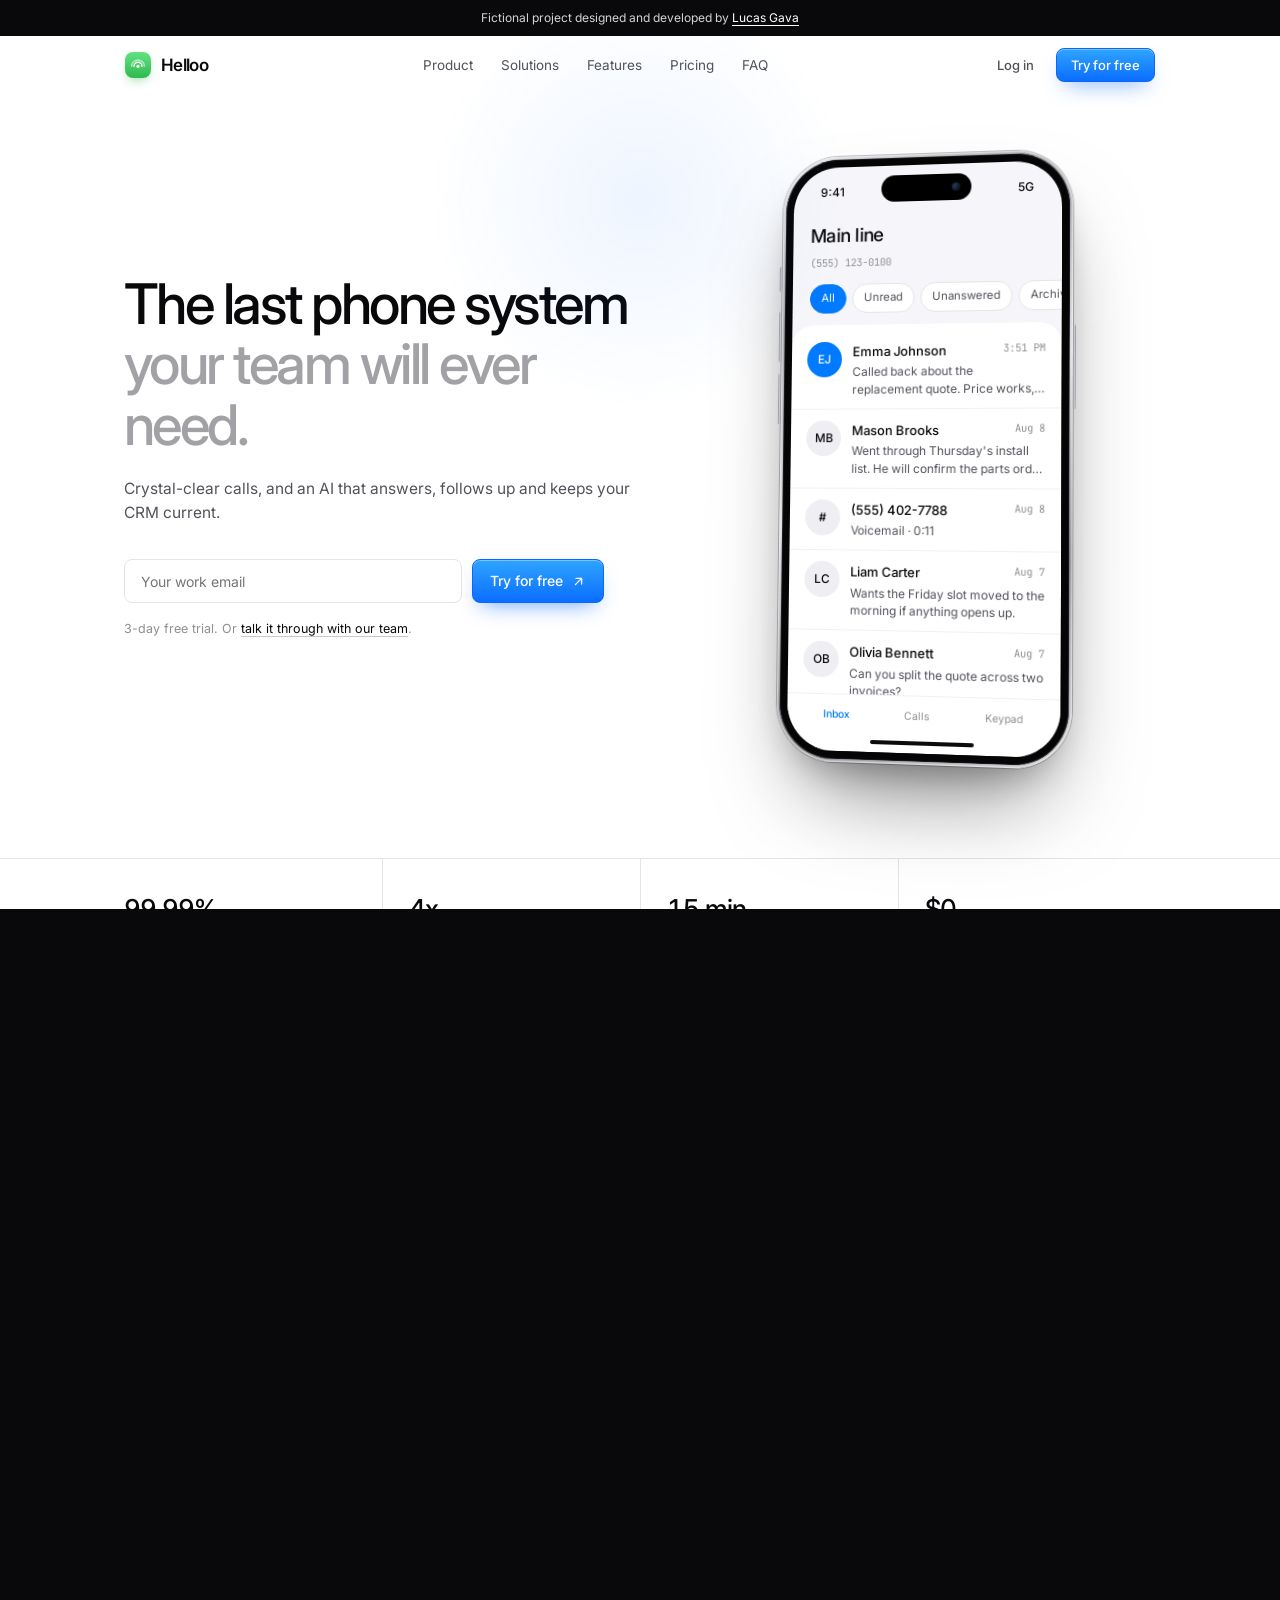
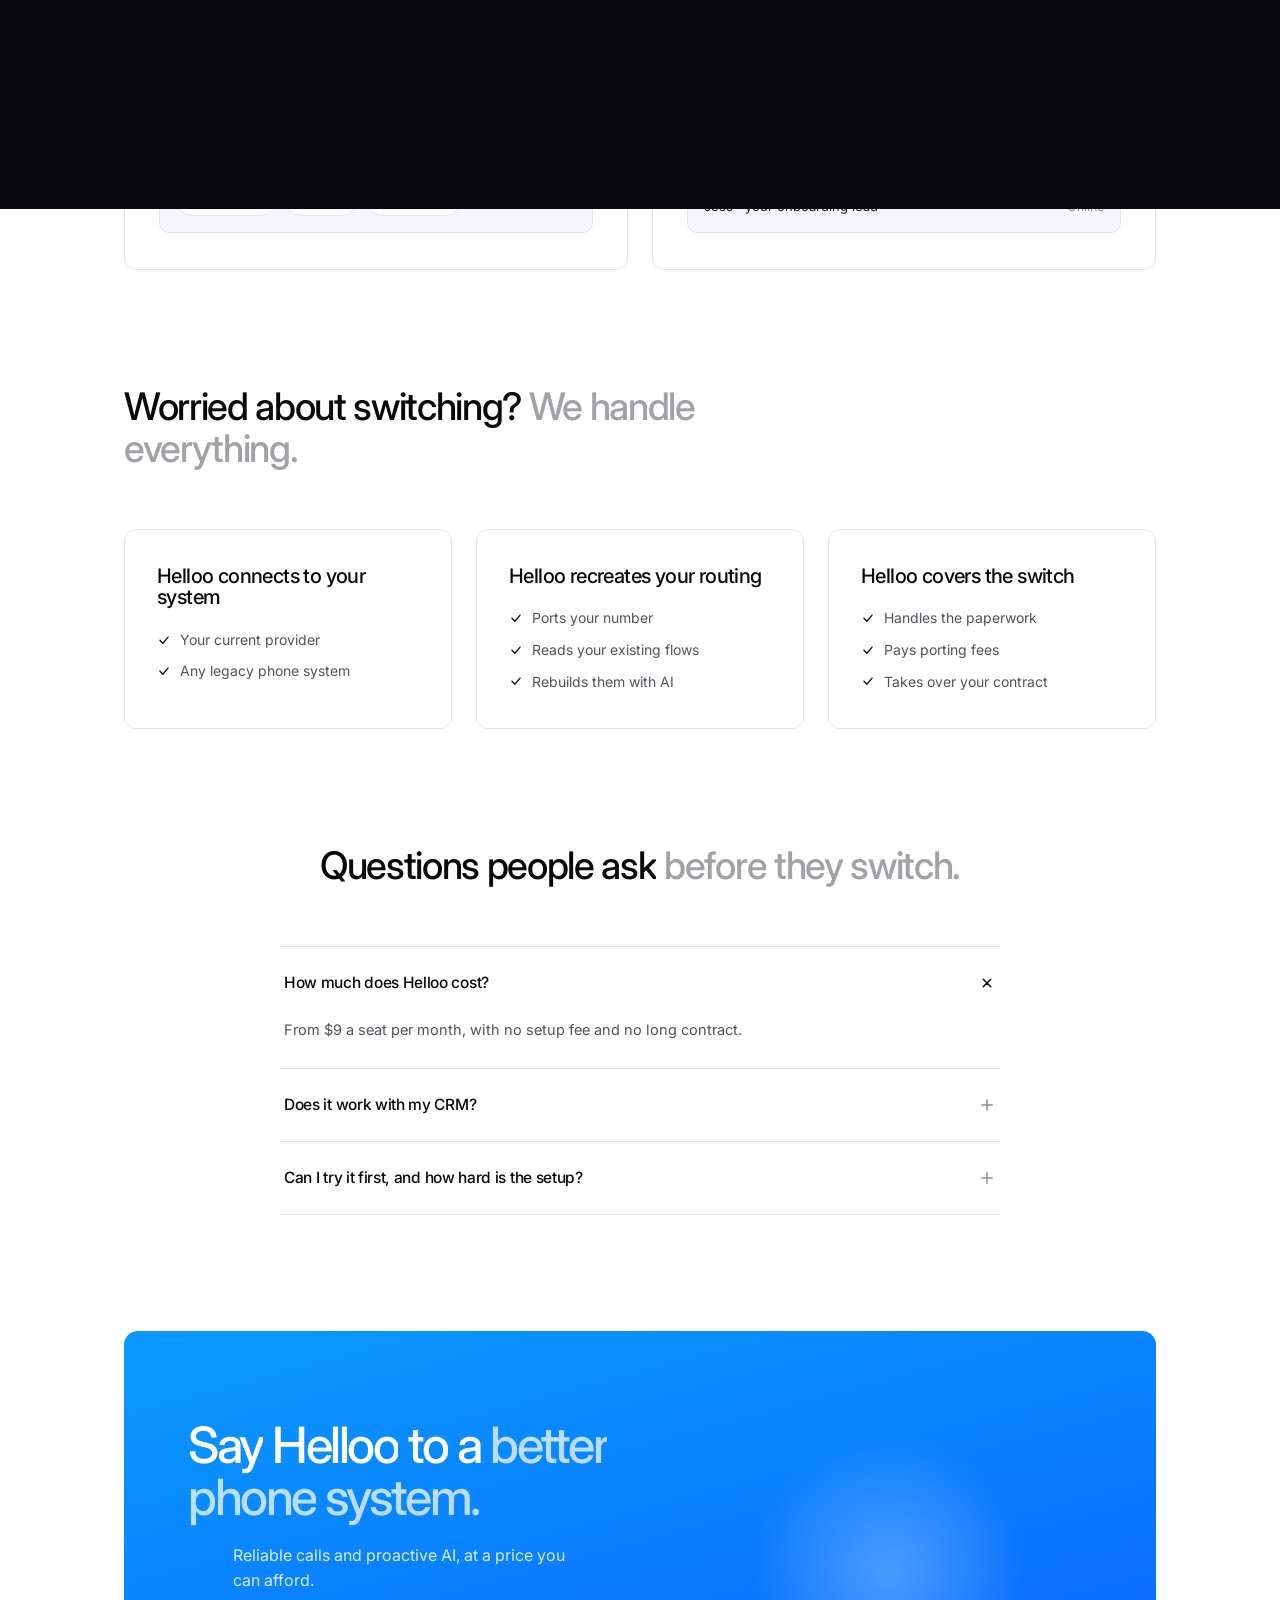
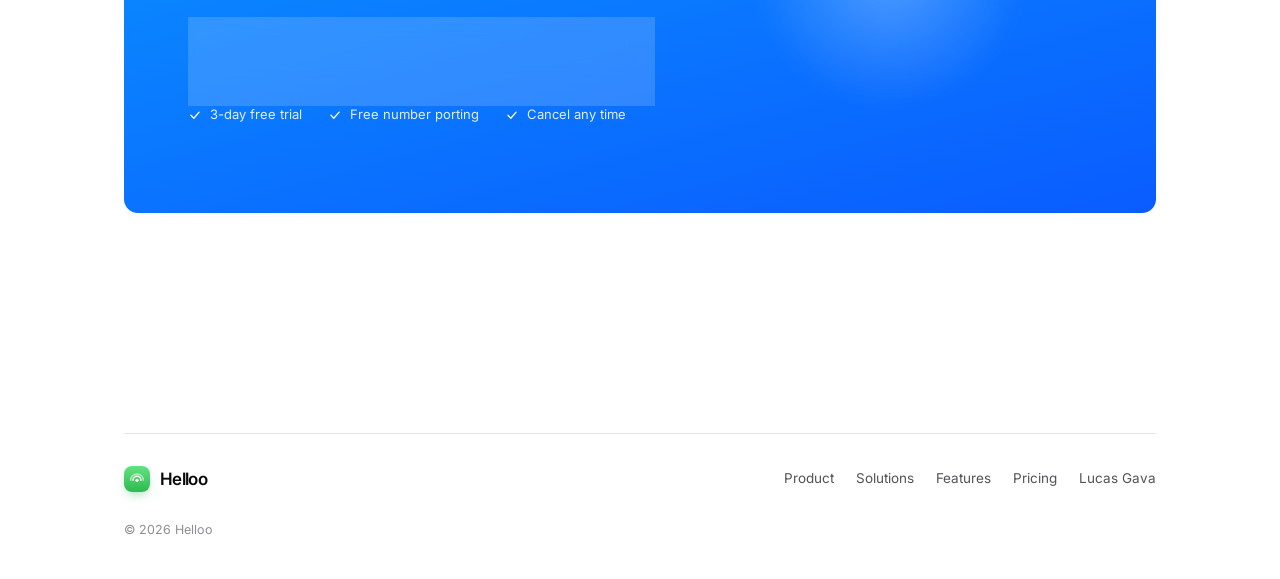
==== commit f78e8945: "helloo: mockup de iPhone no hero da home; removido da pricing" ====
--- a/index.html
+++ b/index.html
@@ -10,7 +10,7 @@
 <link rel="preconnect" href="https://fonts.googleapis.com">
 <link rel="preconnect" href="https://fonts.gstatic.com" crossorigin>
 <link rel="stylesheet" href="https://fonts.googleapis.com/css2?family=Inter:wght@400;500;600&family=JetBrains+Mono:wght@400;500&display=swap">
-<link rel="stylesheet" href="style.css?v=13">
+<link rel="stylesheet" href="style.css?v=20">
 </head>
 <body>
 
@@ -46,8 +46,8 @@
       <p class="fine">3-day free trial. Or <a href="#faq">talk it through with our team</a>.</p>
     </div>
     <div class="stage" id="product">
-      <div class="phone">
-        <div class="screen">
+      <div class="iphone" aria-label="Helloo app"><i class="sb-a"></i><i class="sb-b"></i><i class="sb-c"></i><i class="sb-p"></i>
+        <div class="ip-screen screen"><div class="island"></div>
           <div class="ring-in" aria-hidden="true"><span class="av dark">EJ</span><div><b>Emma Johnson</b><small>Main line &middot; incoming call</small></div><span class="rb dec">&times;</span><span class="rb acc2"><svg viewBox="0 0 24 24" fill="none" stroke="currentColor" stroke-width="2" stroke-linecap="round" stroke-linejoin="round"><path d="M5 4h4l2 5-2.5 1.5a11 11 0 0 0 5 5L15 13l5 2v4a2 2 0 0 1-2 2A16 16 0 0 1 3 6a2 2 0 0 1 2-2"/></svg></span></div>
           <div class="on-call" aria-hidden="true"><span class="oc-av">EJ</span><b>Emma Johnson</b><div class="tm"><span class="tm1">00:03</span><span class="tm2">00:08</span><span class="tm3">00:12</span></div><div class="wb"><i style="--d:0s"></i><i style="--d:0.12s"></i><i style="--d:0.24s"></i><i style="--d:0.36s"></i><i style="--d:0.48s"></i><i style="--d:0.6s"></i><i style="--d:0s"></i><i style="--d:0.12s"></i><i style="--d:0.24s"></i><i style="--d:0.36s"></i><i style="--d:0.48s"></i><i style="--d:0.6s"></i><i style="--d:0s"></i><i style="--d:0.12s"></i><i style="--d:0.24s"></i><i style="--d:0.36s"></i><i style="--d:0.48s"></i><i style="--d:0.6s"></i><i style="--d:0s"></i></div><small>AI is taking notes<i class="dots"></i></small></div>
           <div class="status"><span>9:41</span><span>5G</span></div>
@@ -60,7 +60,7 @@
             <div class="thread"><span class="av">LC</span><div><b>Liam Carter<small>Aug 7</small></b><p>Wants the Friday slot moved to the morning if anything opens up.</p></div></div>
             <div class="thread"><span class="av">OB</span><div><b>Olivia Bennett<small>Aug 7</small></b><p>Can you split the quote across two invoices?</p></div></div>
           </div>
-          <div class="dock"><span class="on">Inbox<i class="bdg">1</i></span><span>Calls</span><span>Keypad</span></div>
+          <div class="dock"><span class="on">Inbox<i class="bdg">1</i></span><span>Calls</span><span>Keypad</span></div><i class="home-bar"></i>
         </div>
       </div>
     </div>
@@ -169,6 +169,6 @@
   </div>
 </footer>
 
-<script src="site.js?v=13"></script>
+<script src="site.js?v=20"></script>
 </body>
 </html>
--- a/style.css
+++ b/style.css
@@ -1404,4 +1404,116 @@
 .ring-in b{white-space:nowrap;font-size:12.5px}
 .ring-in small{overflow:hidden;text-overflow:ellipsis;font-size:10.5px}
 .ring-in .av{width:32px;height:32px}
-.rb{width:32px;height:32px}+.rb{width:32px;height:32px}
+
+/* telefone da home: sem vibrar e sem brilhos */
+.phone{animation:none!important}
+.phone::after{display:none!important}
+.stage::before{display:none!important}
+.thread .flash{display:none!important}
+.rb.acc2::after,.oc-av::after{display:none!important}
+.t-ic::after{display:none!important}
+
+/* ===== pricing: titulo + calculadora num bloco so, mais limpo ===== */
+.pr-top{padding:calc(var(--ann-h) + var(--nav-h) + 64px) 0 40px}
+.pr-title{font-size:clamp(30px,4vw,46px);letter-spacing:-.045em;text-align:center;margin:0 auto 44px;max-width:720px}
+.pr-title em{font-style:normal;color:#a1a1a6}
+.pr-top .calc{max-width:880px;margin:0 auto}
+.calc-in{padding:36px 38px;gap:8px}
+.calc-out{padding:36px 38px}
+.c-row{margin-top:16px}
+.c-row:first-child{margin-top:0}
+.c-row label{font-size:13px;font-weight:500;color:var(--text-2)}
+.seg button,.calc .toggle button{padding:9px 0;font-size:13.5px}
+.sw{padding:12px 14px;font-size:14px}
+.o-lab{font-size:13px}
+.o-num b{font-size:clamp(46px,5vw,60px)}
+#note{min-height:18px;font-size:13px}
+.o-list{margin:26px 0;gap:11px}
+.o-list li{font-size:14px}
+@media (max-width:700px){.pr-top{padding:calc(var(--ann-h) + var(--nav-h) + 40px) 0 28px}.pr-title{margin-bottom:28px}.calc-in,.calc-out{padding:24px 20px}}
+.pr-top{padding-top:calc(var(--ann-h) + var(--nav-h) + 56px)}
+
+/* ===== pricing: mais espaco entre blocos ===== */
+.pr-top{padding-bottom:0}
+.pr-gap{padding:128px 0 0}
+.pm-sec{padding:136px 0 0}
+@media (max-width:700px){.pr-gap{padding-top:84px}.pm-sec{padding-top:88px}}
+
+/* ===== mockup de iPhone (moldura de titanio) ===== */
+.pm-stage{position:relative;display:flex;justify-content:center;align-items:center;padding:20px 0;perspective:1400px}
+.iphone{position:relative;width:300px;height:620px;border-radius:58px;padding:11px;background:linear-gradient(150deg,#e3e3e8 0%,#9a9aa1 22%,#d9d9de 48%,#85858c 74%,#cfcfd4 100%);box-shadow:0 0 0 1px rgba(9,9,11,.25),0 50px 90px -30px rgba(9,9,11,.55),0 20px 40px -20px rgba(9,9,11,.35),inset 0 0 0 1.5px rgba(255,255,255,.55);transform:rotateY(-9deg) rotateX(3deg);transform-style:preserve-3d}
+.iphone::before{content:"";position:absolute;inset:3px;border-radius:55px;background:#050506;box-shadow:inset 0 0 0 1px #1d1d20}
+.iphone .sb-a,.iphone .sb-b,.iphone .sb-c,.iphone .sb-p{position:absolute;background:linear-gradient(90deg,#8e8e95,#c9c9ce,#8e8e95);border-radius:2px}
+.iphone .sb-a{left:-3px;top:112px;width:3px;height:26px}
+.iphone .sb-b{left:-3px;top:158px;width:3px;height:52px}
+.iphone .sb-c{left:-3px;top:222px;width:3px;height:52px}
+.iphone .sb-p{right:-3px;top:176px;width:3px;height:84px}
+.ip-screen{position:relative;height:100%;border-radius:47px;background:#fff;overflow:hidden;display:flex;flex-direction:column}
+.ip-screen::after{content:"";position:absolute;inset:0;border-radius:inherit;background:linear-gradient(118deg,rgba(255,255,255,.55) 0,rgba(255,255,255,0) 28%);pointer-events:none;z-index:5}
+.island{position:absolute;top:10px;left:50%;width:92px;height:27px;margin-left:-46px;border-radius:99px;background:#000;z-index:6}
+.island::after{content:"";position:absolute;right:11px;top:9px;width:9px;height:9px;border-radius:50%;background:radial-gradient(circle at 35% 35%,#2a3a5c,#0a0f1c 70%)}
+.ip-status{display:flex;justify-content:space-between;align-items:center;padding:16px 28px 0;font-size:13px;color:var(--ink);height:48px}
+.ip-status b{font-weight:600}
+.sig{display:flex;gap:2px;align-items:flex-end}
+.sig i{width:3px;border-radius:1px;background:var(--ink)}
+.sig i:nth-child(1){height:4px}.sig i:nth-child(2){height:6px}.sig i:nth-child(3){height:8px}.sig i:nth-child(4){height:10px}
+.ip-body{flex:1;padding:6px 18px 0;display:flex;flex-direction:column;gap:11px;overflow:hidden}
+.ip-head{display:flex;justify-content:space-between;align-items:center;margin-top:6px}
+.ip-head b{font-size:22px;font-weight:600;letter-spacing:-.04em;color:var(--ink)}
+.ip-chip{font-size:11px;font-weight:500;padding:4px 10px;border-radius:99px;background:#eaf3ff;color:var(--blue)}
+.ip-amt small{display:block;font-size:11.5px;color:var(--muted)}
+.ip-amt strong{display:block;font-size:40px;font-weight:600;letter-spacing:-.06em;color:var(--ink);line-height:1.05;margin-top:2px;font-variant-numeric:tabular-nums}
+.ip-amt strong em{font-style:normal;font-size:20px;color:var(--muted);letter-spacing:-.02em}
+.ip-amt .up{display:inline-flex;align-items:center;gap:5px;margin-top:6px;font-size:11px;font-weight:500;color:var(--green-d)}
+.ip-amt .up svg{width:11px;height:11px}
+.ip-spark{width:100%;height:64px;display:block}
+.sp-line{fill:none;stroke:var(--blue);stroke-width:2.4;stroke-linecap:round;stroke-dasharray:1;stroke-dashoffset:1;vector-effect:non-scaling-stroke}
+.pm-stage.in .sp-line{animation:draw 1.8s var(--ease) .5s forwards}
+.sp-fill{opacity:0}
+.pm-stage.in .sp-fill{animation:fadein 1s ease 1.4s forwards}
+@keyframes fadein{to{opacity:1}}
+.ip-card{padding:11px 13px;border-radius:14px;background:var(--soft);border:1px solid #ececf1}
+.ip-row{display:flex;justify-content:space-between;font-size:12px;color:var(--text-2)}
+.ip-row b{font-weight:500;color:var(--ink)}
+.ip-bar{height:5px;border-radius:99px;background:#e2e2e8;margin-top:9px;overflow:hidden}
+.ip-bar i{display:block;height:100%;width:0;border-radius:99px;background:linear-gradient(90deg,var(--as-top),var(--blue))}
+.pm-stage.in .ip-bar i{animation:barfill 1.6s var(--ease) .7s forwards}
+@keyframes barfill{to{width:var(--w)}}
+.ip-list{display:grid;gap:9px;margin-top:2px}
+.ip-list > div{display:flex;align-items:center;gap:10px;padding-top:9px;border-top:1px solid #efeff3}
+.ip-list .ic{width:26px;height:26px;border-radius:50%;display:grid;place-items:center;color:#fff;flex:0 0 auto}
+.ip-list .ic.g{background:var(--green)}
+.ip-list .ic svg{width:12px;height:12px}
+.ip-list b{display:block;font-size:12.5px;font-weight:500;color:var(--ink)}
+.ip-list small{font-size:10.5px;color:var(--muted)}
+.ip-list > div > div{flex:1}
+.ip-list em{font-style:normal;font-size:12.5px;font-weight:500;color:var(--ink)}
+.ip-tab{display:flex;justify-content:space-around;padding:11px 8px 26px;border-top:1px solid #efeff3;font-size:11px;color:var(--muted);background:rgba(255,255,255,.96)}
+.ip-tab .on{color:var(--blue);font-weight:500}
+.home-bar{position:absolute;bottom:8px;left:50%;width:104px;height:4px;margin-left:-52px;border-radius:99px;background:#0b0b0d}
+/* cartoes flutuantes */
+.pm-float{position:absolute;top:50%;display:flex;align-items:center;gap:12px;padding:13px 16px;border-radius:16px;background:rgba(255,255,255,.92);-webkit-backdrop-filter:blur(14px);backdrop-filter:blur(14px);border:1px solid var(--line);box-shadow:0 24px 50px -22px rgba(9,9,11,.35);z-index:3;animation:pmbob 7s ease-in-out infinite alternate}
+.pm-float b{display:block;font-size:13px;font-weight:500;color:var(--ink)}
+.pm-float > div > span{display:block;font-size:12px;color:var(--text-2);margin-top:1px}
+.pf-ic{width:38px;height:38px;border-radius:11px;display:grid;place-items:center;color:#fff;flex:0 0 auto}
+.pf-ic svg{width:18px;height:18px}
+.pf-ic.b{background:linear-gradient(180deg,#2fa4ff,#0a6eff)}
+.pf-ic.g{background:linear-gradient(180deg,#62e283,#2fb94f)}
+.pm-float.f-l{left:calc(50% - 400px);margin-top:-150px}
+.pm-float.f-r{right:calc(50% - 410px);margin-top:70px;animation-delay:-3.5s}
+@keyframes pmbob{to{transform:translateY(-10px)}}
+@media (max-width:980px){.pm-float{display:none}.iphone{transform:none}}
+@media (max-width:700px){.iphone{width:268px;height:556px;border-radius:52px}.ip-screen{border-radius:42px}.ip-amt strong{font-size:34px}.ip-body{gap:9px}}
+@media (prefers-reduced-motion:reduce){.pm-float{animation:none}.sp-line{stroke-dashoffset:0;animation:none!important}.ip-bar i{width:var(--w);animation:none!important}.sp-fill{opacity:1;animation:none!important}}
+
+/* ===== home: telefone com a moldura de iPhone ===== */
+.stage{perspective:1400px}
+.stage .iphone{width:296px;height:612px;margin:0 auto}
+.stage .ip-screen.screen{height:100%;border-radius:47px;background:var(--soft);display:flex;flex-direction:column}
+.stage .ip-screen .status{padding:17px 28px 6px;height:auto}
+.stage .ip-screen .line-head{padding-top:14px}
+.stage .ip-screen .dock{padding-bottom:28px}
+.stage .ring-in{top:56px}
+@media (max-width:700px){.stage .iphone{width:268px;height:556px}.stage .ip-screen .line-head{padding-top:6px}}
+.stage .ip-screen::after{display:none}
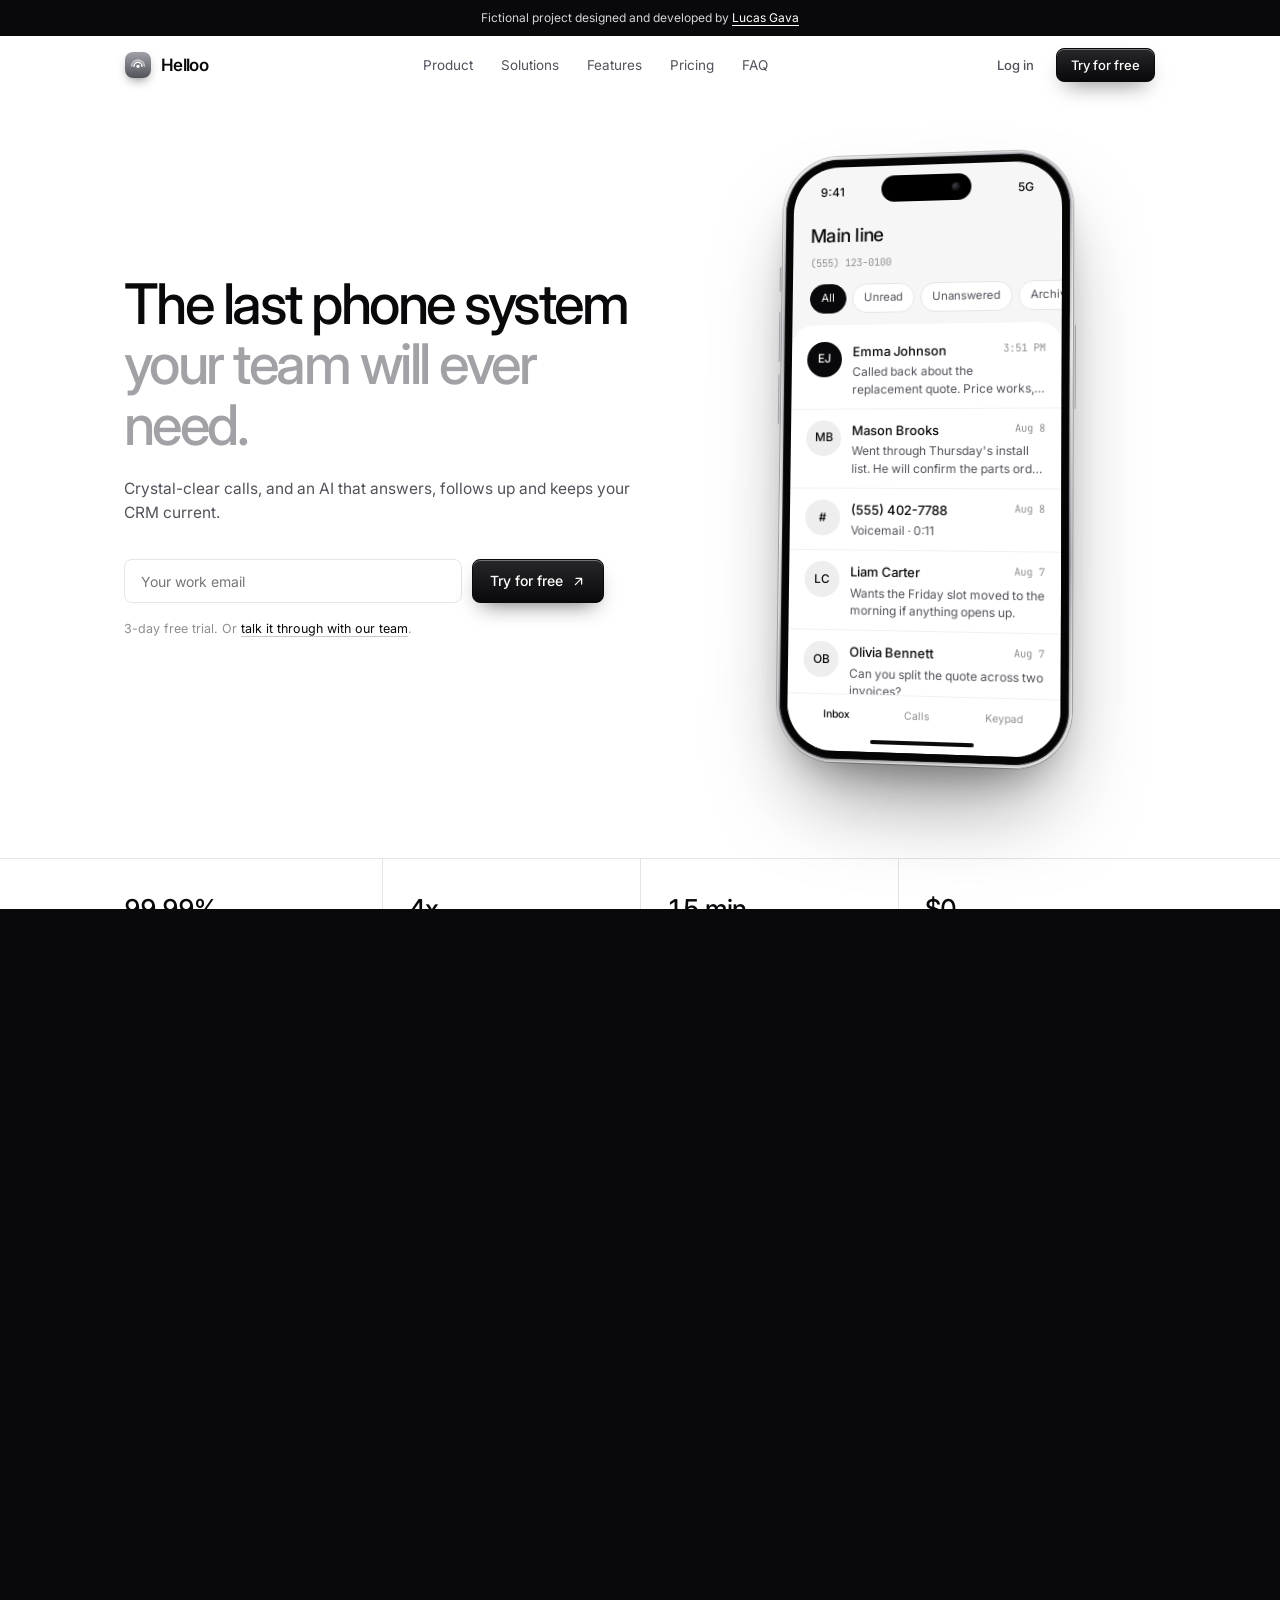
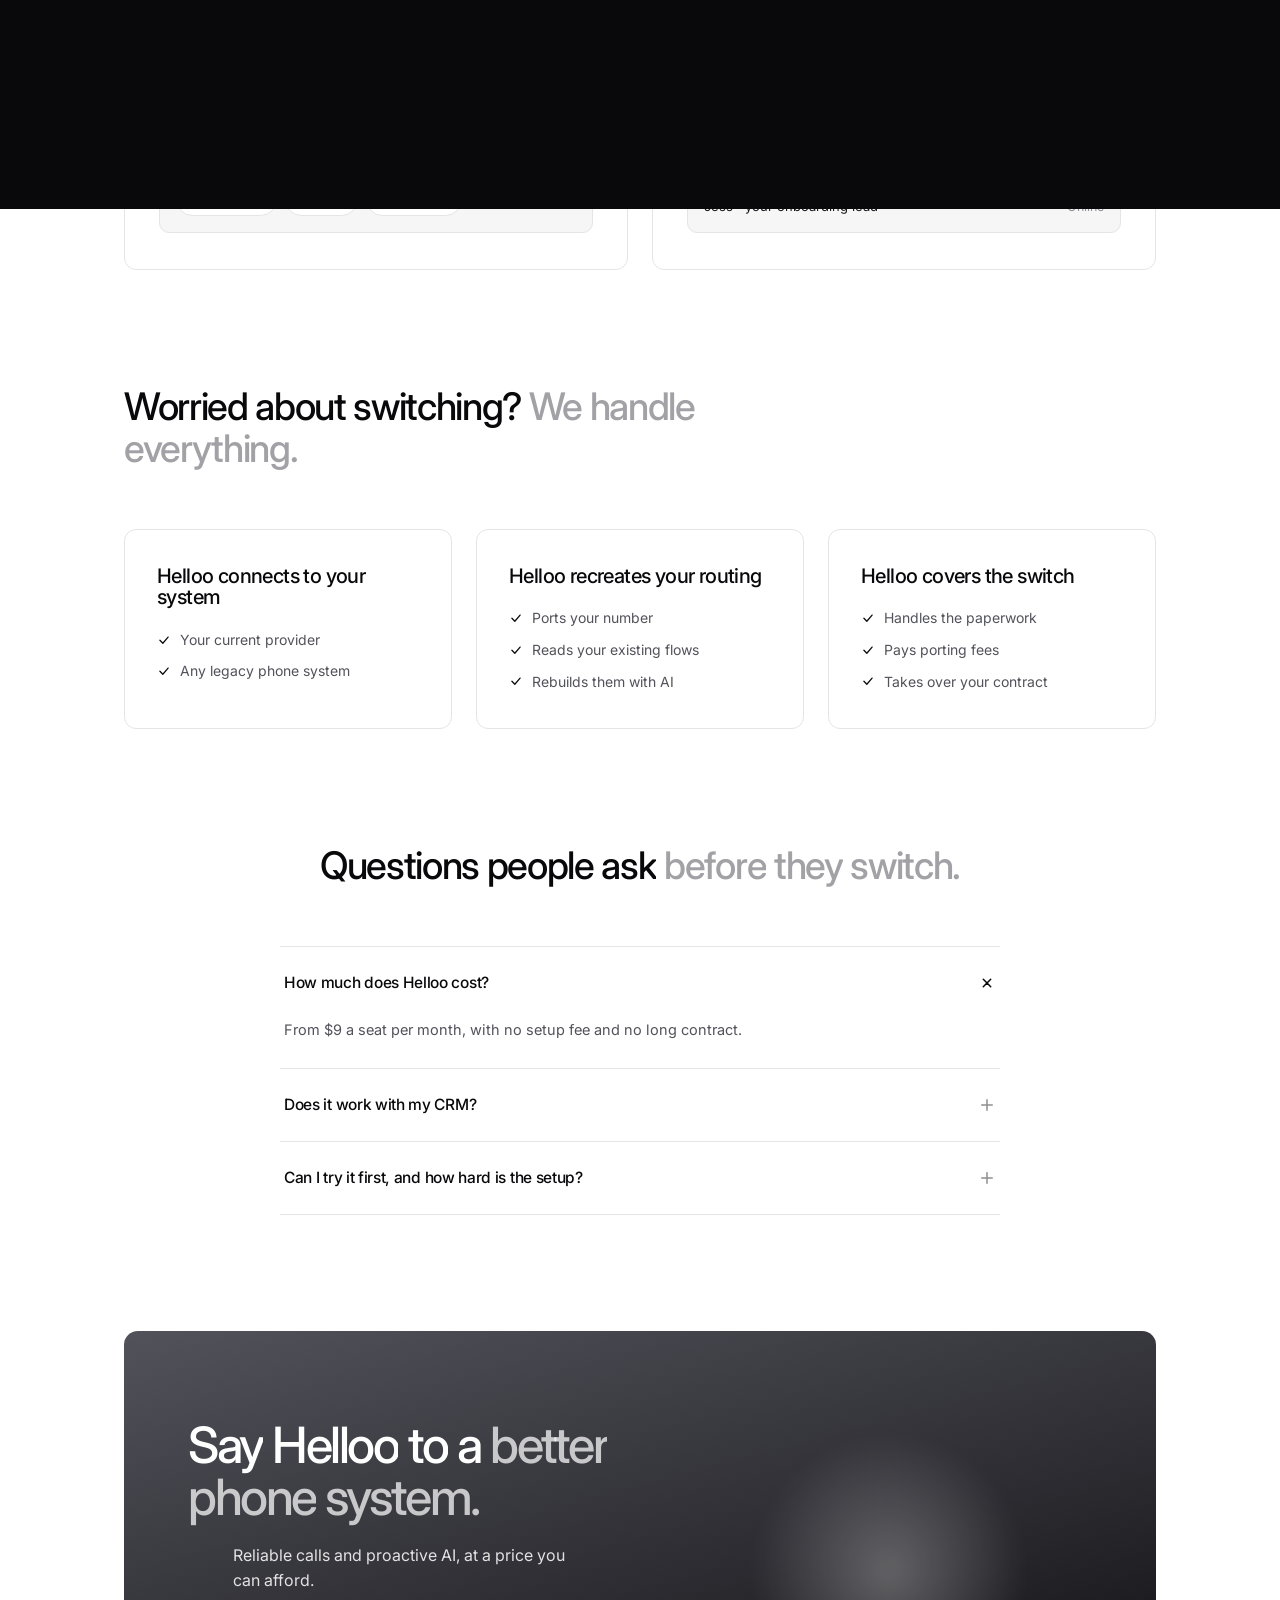
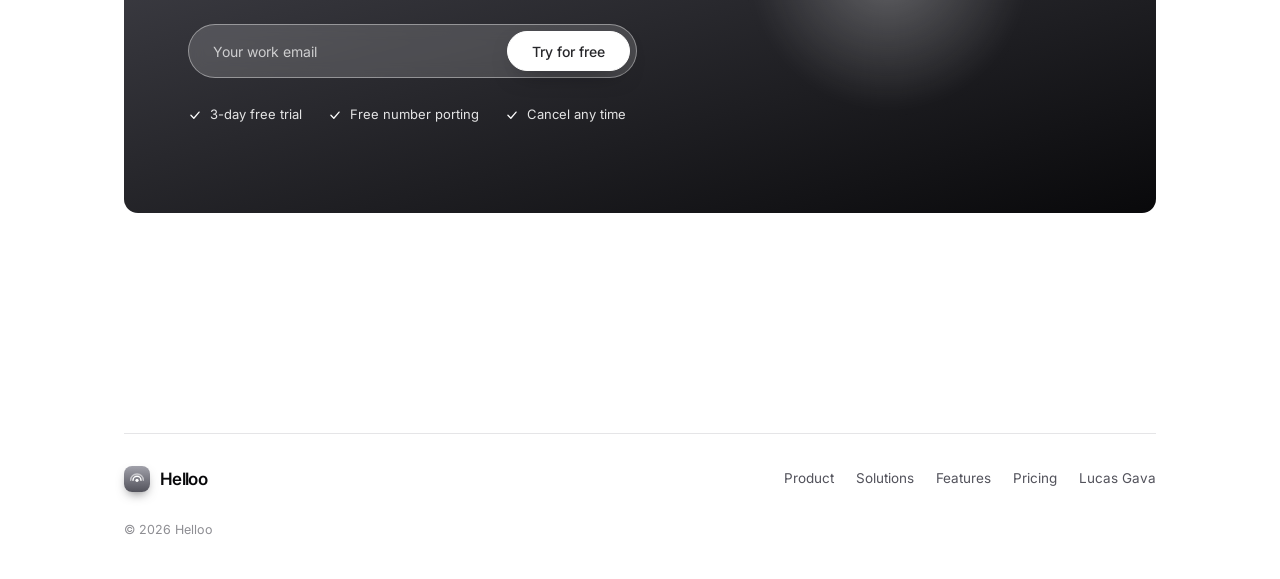
==== commit fba624f9: "Helloo: paleta preto/branco/cinza e remove brilho do mouse" ====
--- a/index.html
+++ b/index.html
@@ -10,7 +10,7 @@
 <link rel="preconnect" href="https://fonts.googleapis.com">
 <link rel="preconnect" href="https://fonts.gstatic.com" crossorigin>
 <link rel="stylesheet" href="https://fonts.googleapis.com/css2?family=Inter:wght@400;500;600&family=JetBrains+Mono:wght@400;500&display=swap">
-<link rel="stylesheet" href="style.css?v=20">
+<link rel="stylesheet" href="style.css?v=21">
 </head>
 <body>
 
@@ -169,6 +169,6 @@
   </div>
 </footer>
 
-<script src="site.js?v=20"></script>
+<script src="site.js?v=21"></script>
 </body>
 </html>
--- a/style.css
+++ b/style.css
@@ -641,7 +641,7 @@
 .zig.flip .zig-tx.rv{transform:translateX(-40px)}
 .zig-vis.rv.in,.zig-tx.rv.in{transform:none}
 .sv{position:relative;aspect-ratio:5/4;border:1px solid var(--line);border-radius:20px;background:var(--soft);overflow:hidden;display:grid;place-items:center;box-shadow:var(--shadow)}
-.sv::before{content:"";position:absolute;inset:0;background-image:radial-gradient(#dcdce0 1px,transparent 1px);background-size:20px 20px;opacity:.8;-webkit-mask-image:radial-gradient(ellipse 70% 70% at 50% 50%,#000,transparent 85%);mask-image:radial-gradient(ellipse 70% 70% at 50% 50%,#000,transparent 85%)}
+.sv::before{content:"";position:absolute;inset:0;background-image:radial-gradient(#dcdcdc 1px,transparent 1px);background-size:20px 20px;opacity:.8;-webkit-mask-image:radial-gradient(ellipse 70% 70% at 50% 50%,#000,transparent 85%);mask-image:radial-gradient(ellipse 70% 70% at 50% 50%,#000,transparent 85%)}
 .sv > *{position:relative}
 .pop-chip{position:absolute!important;left:50%;bottom:22px;transform:translate(-50%,14px);opacity:0;display:flex;align-items:center;gap:8px;padding:9px 16px;border-radius:99px;background:#fff;border:1px solid var(--line);box-shadow:var(--shadow);font-size:13px;color:var(--ink);white-space:nowrap;animation:chipx 7s var(--ease) infinite}
 .pop-chip svg{width:14px;height:14px}
@@ -907,7 +907,6 @@
 .curtain.go{transform:none}
 .curtain.cover{transform:none;transition:none}
 .curtain.reveal{transform:translateY(-101%)}
-.glow{position:fixed;left:0;top:0;width:460px;height:460px;margin:-230px 0 0 -230px;border-radius:50%;pointer-events:none;z-index:0;background:radial-gradient(circle,rgba(9,9,11,.055),transparent 65%);will-change:transform}
 .sv{translate:0 var(--py,0px);transition:transform .35s cubic-bezier(.2,.7,.2,1),box-shadow .4s;will-change:transform}
 .sv:hover{box-shadow:0 30px 70px -30px rgba(9,9,11,.35)}
 .sv::after{content:"";position:absolute;width:62%;height:62%;left:-12%;top:-14%;border-radius:50%;background:radial-gradient(circle,rgba(9,9,11,.075),transparent 66%);animation:drift 13s ease-in-out infinite alternate;pointer-events:none}
@@ -931,7 +930,7 @@
 .sv2 .doc{animation:bob 5s ease-in-out infinite alternate}
 .sv5 .q{animation:bob 6s ease-in-out infinite alternate}
 @keyframes bob{to{transform:translateY(-6px)}}
-@media (prefers-reduced-motion:reduce){.prog,.glow,.curtain{display:none}.sv{translate:none}.sv::after{animation:none}}
+@media (prefers-reduced-motion:reduce){.prog,.curtain{display:none}.sv{translate:none}.sv::after{animation:none}}
 
 /* globo */
 .fv .globe{height:94%;width:auto;aspect-ratio:1;cursor:grab;touch-action:pan-y;display:block}
@@ -956,21 +955,20 @@
 /* =============== PALETA iOS (Telefone + App Store) ===============
    fundo segue branco; cor entra em CTAs, estados e detalhes */
 :root{
-  --blue:#007aff;--blue-d:#0a66ff;--as-top:#1ac8ff;
-  --green:#34c759;--green-d:#2fb44f;--red:#ff3b30;
-  --soft:#f6f6fa;--soft-2:#eeeef3;
+  --blue:#09090b;--blue-d:#27272a;--as-top:#52525b;
+  --green:#71717a;--green-d:#52525b;--red:#27272a;
+  --soft:#f6f6f6;--soft-2:#eeeeee;
 }
-::selection{background:#cfe4ff}
+::selection{background:#e4e4e7}
 :where(a,button,input,[role=switch]):focus-visible{outline-color:var(--blue)}
 .prog{background:linear-gradient(90deg,var(--as-top),var(--blue))}
-.glow{background:radial-gradient(circle,rgba(10,110,255,.07),transparent 65%)}
 /* CTA: azul do icone da App Store */
-.btn-primary,.nav-cta .btn-primary{background:linear-gradient(180deg,#2fa4ff 0%,#0a6eff 100%);border-color:#0a66ff;color:#fff;box-shadow:0 1px 0 rgba(255,255,255,.35) inset,0 10px 22px -10px rgba(10,102,255,.65)}
-.btn-primary:hover{background:linear-gradient(180deg,#4ab0ff 0%,#1a7bff 100%)}
-.btn:not(.btn-primary):hover{border-color:#bcd6ff}
+.btn-primary,.nav-cta .btn-primary{background:linear-gradient(180deg,#27272a 0%,#09090b 100%);border-color:#09090b;color:#fff;box-shadow:0 1px 0 rgba(255,255,255,.35) inset,0 10px 22px -10px rgba(9,9,11,.65)}
+.btn-primary:hover{background:linear-gradient(180deg,#71717a 0%,#27272a 100%)}
+.btn:not(.btn-primary):hover{border-color:#d4d4d8}
 /* marca: icone verde do app Telefone */
-.brand-mark{background:linear-gradient(180deg,#62e283,#2fb94f);box-shadow:0 5px 12px -5px rgba(47,185,79,.7)}
-.nav-links a.on{color:var(--blue);background:#eaf3ff}
+.brand-mark{background:linear-gradient(180deg,#a1a1aa,#52525b);box-shadow:0 5px 12px -5px rgba(9,9,11,.7)}
+.nav-links a.on{color:var(--blue);background:#f4f4f5}
 .nav-links a:hover{color:var(--blue)}
 .rot{color:var(--blue)}
 /* checks e detalhes */
@@ -979,7 +977,7 @@
 .chips2 i{background:var(--green)}
 .tick,.steps .ic{background:var(--green);color:#fff}
 .sw[aria-checked=true] .sw-t{background:var(--green)}
-.sw[aria-checked=true]{border-color:#bfe9c9;background:#f4fbf6}
+.sw[aria-checked=true]{border-color:#d4d4d8;background:#f6f6f6}
 .toggle .tpill,.seg .sgp{background:var(--blue)}
 .plan.pop{border-color:var(--blue)}
 .d-tab.on .bar i{background:var(--blue)}
@@ -1006,21 +1004,21 @@
 .sv2 .rec .dot{background:var(--red)}
 /* mensagens azuis (iMessage) */
 .b.bot,.fv .th.n1{background:var(--blue);border-color:var(--blue);color:#fff}
-.fv .t-ok{background:#e4f8ea;color:var(--green)}
+.fv .t-ok{background:#f4f4f5;color:var(--green)}
 /* ilustracoes */
 .hs{stroke:var(--blue)}
 .sv4 .blk{background:var(--blue)}
 .sv4 .blk::after{border-color:var(--blue)}
 .sv5 .roll em{background:var(--green)}
-.sv5 .gr i,.fv .v-bars i{background:linear-gradient(180deg,#2fa4ff,#0a6eff)}
+.sv5 .gr i,.fv .v-bars i{background:linear-gradient(180deg,#27272a,#09090b)}
 .sv6 .sb{border-color:var(--blue)}
 .nd.dk{fill:var(--blue);stroke:var(--blue)}
 .dt{fill:var(--green)}
-.sv8 .pin{fill:var(--blue)}.sv8 .pulse{stroke:var(--blue)}.sv8 .mv{fill:var(--green)}.sv8 .route{stroke:#7fb4ff}
-.wire{stroke:#9ec5ff}
+.sv8 .pin{fill:var(--blue)}.sv8 .pulse{stroke:var(--blue)}.sv8 .mv{fill:var(--green)}.sv8 .route{stroke:#a1a1aa}
+.wire{stroke:#a1a1aa}
 .fv .tl .ngt{background:var(--blue)}
 .fv .v-rec .wv i{background:var(--blue)}
-.fv .v-ivr b{background:#eaf3ff;color:var(--blue)}
+.fv .v-ivr b{background:#f4f4f5;color:var(--blue)}
 .fv .th.n1{color:#fff}
 .tb.t3::after,.tb.t5::after{border-color:var(--green)}
 @keyframes taken{0%,22%{background:#fff;border-color:var(--line);transform:none}27%{transform:scale(1.14)}31%,80%{background:var(--green);border-color:var(--green);transform:none}90%,100%{background:#fff;border-color:var(--line)}}
@@ -1033,9 +1031,9 @@
 @keyframes iv3{0%,64%{background:#fff;color:var(--ink)}68%,96%{background:var(--blue);border-color:var(--blue);color:#fff;transform:translateX(8px)}100%{background:#fff;color:var(--ink);transform:none}}
 @keyframes act{0%,30%{background:var(--blue);color:#fff;transform:translateX(12px);border-color:var(--blue)}36%,100%{background:#fff;color:var(--ink);transform:none;border-color:var(--line)}}
 @keyframes hl{0%,38%{background:transparent;color:var(--text-2)}46%,84%{background:var(--blue);color:#fff}94%,100%{background:transparent}}
-.fv .i1 b,.fv .i2 b,.fv .i3 b{background:#eaf3ff}
+.fv .i1 b,.fv .i2 b,.fv .i3 b{background:#f4f4f5}
 /* chamada final: bloco azul da App Store */
-.final{background:linear-gradient(165deg,#1ac8ff 0%,#0a66ff 100%)}
+.final{background:linear-gradient(165deg,#52525b 0%,#09090b 100%)}
 .final h2 em{color:rgba(255,255,255,.72)}
 .final::before{background-image:linear-gradient(rgba(255,255,255,.09) 1px,transparent 1px),linear-gradient(90deg,rgba(255,255,255,.09) 1px,transparent 1px)}
 .rings i{border-color:rgba(255,255,255,.42)}
@@ -1043,16 +1041,16 @@
 .final .signup input{color:#fff!important}
 .final .signup input::placeholder{color:rgba(255,255,255,.72)}
 .final .pillform:focus-within{border-color:#fff;box-shadow:0 0 0 4px rgba(255,255,255,.18)}
-.final .btn-primary{background:#fff;color:var(--blue-d);border-color:#fff;box-shadow:0 10px 24px -12px rgba(0,40,120,.6)}
-.final .btn-primary:hover{background:#f2f7ff}
+.final .btn-primary{background:#fff;color:var(--blue-d);border-color:#fff;box-shadow:0 10px 24px -12px rgba(9,9,11,.6)}
+.final .btn-primary:hover{background:#f4f4f5}
 .trust li{color:rgba(255,255,255,.88)}
 .trust svg{color:#fff}
 .final .fine{color:rgba(255,255,255,.75)}
 /* blocos escuros: CTA azul + detalhes */
-.gk .btn,.calc-out .btn{background:linear-gradient(180deg,#2fa4ff 0%,#0a6eff 100%);color:#fff;border-color:#0a66ff}
-.gk .btn:hover,.calc-out .btn:hover{background:linear-gradient(180deg,#4ab0ff,#1a7bff)}
+.gk .btn,.calc-out .btn{background:linear-gradient(180deg,#27272a 0%,#09090b 100%);color:#fff;border-color:#09090b}
+.gk .btn:hover,.calc-out .btn:hover{background:linear-gradient(180deg,#71717a,#27272a)}
 .gk .bub.bot{background:var(--blue);color:#fff}
-.res-tags span{border-color:#2a3a52}
+.res-tags span{border-color:#3f3f46}
 .lside span.on,.av.dark{background:var(--blue);color:#fff}
 
 /* ===== chamada final rica: texto + pilha de notificacoes ===== */
@@ -1066,15 +1064,15 @@
 .fin-r{position:relative;height:330px}
 .notifs{position:absolute;inset:0;display:flex;align-items:center;justify-content:center}
 .notifs::before{content:"";position:absolute;width:300px;height:300px;border-radius:50%;background:radial-gradient(circle,rgba(255,255,255,.28),transparent 65%);filter:blur(8px)}
-.nt{position:absolute;left:50%;top:0;width:min(100%,330px);margin-left:-165px;display:flex;align-items:center;gap:12px;padding:13px 15px;border-radius:18px;background:rgba(255,255,255,.9);-webkit-backdrop-filter:blur(18px) saturate(1.5);backdrop-filter:blur(18px) saturate(1.5);box-shadow:0 18px 40px -16px rgba(0,30,110,.5),0 0 0 1px rgba(255,255,255,.5) inset;opacity:0;animation:nstack 12s infinite;animation-delay:calc(var(--i) * -3s)}
+.nt{position:absolute;left:50%;top:0;width:min(100%,330px);margin-left:-165px;display:flex;align-items:center;gap:12px;padding:13px 15px;border-radius:18px;background:rgba(255,255,255,.9);-webkit-backdrop-filter:blur(18px) saturate(1.5);backdrop-filter:blur(18px) saturate(1.5);box-shadow:0 18px 40px -16px rgba(9,9,11,.5),0 0 0 1px rgba(255,255,255,.5) inset;opacity:0;animation:nstack 12s infinite;animation-delay:calc(var(--i) * -3s)}
 .nt > div{flex:1;min-width:0}
 .nt b{display:block;font-size:13.5px;font-weight:500;color:#1c1c1e}
 .nt > div > span{display:block;font-size:12.5px;color:#6b6b72;white-space:nowrap;overflow:hidden;text-overflow:ellipsis}
 .nt small{font-size:11.5px;color:#8e8e93}
 .ni{flex:0 0 auto;width:38px;height:38px;border-radius:11px;display:grid;place-items:center;color:#fff}
 .ni svg{width:19px;height:19px}
-.ni.g{background:linear-gradient(180deg,#62e283,#2fb94f)}
-.ni.b{background:linear-gradient(180deg,#2fa4ff,#0a6eff)}
+.ni.g{background:linear-gradient(180deg,#a1a1aa,#52525b)}
+.ni.b{background:linear-gradient(180deg,#27272a,#09090b)}
 .nb{flex:0 0 auto;font-size:12.5px;font-weight:500;padding:6px 14px;border-radius:99px;background:var(--green);color:#fff}
 @keyframes nstack{
   0%{opacity:0;transform:translateY(250px) scale(.9);animation-timing-function:cubic-bezier(.16,1,.3,1)}
@@ -1153,7 +1151,7 @@
 
 /* =============== MOBILE: revisao =============== */
 /* gradiente da chamada final com mais contraste para o texto branco */
-.final{background:linear-gradient(165deg,#0a9bff 0%,#0a5cff 100%)}
+.final{background:linear-gradient(165deg,#52525b 0%,#09090b 100%)}
 .fv .v-bars{width:min(300px,66vw);height:56%;margin:0 auto}
 .f-links{flex-wrap:wrap;gap:10px 22px}
 .f-links a{white-space:nowrap}
@@ -1346,7 +1344,7 @@
 /* ===== telefone da home: chamada ao vivo (loop de 14s) ===== */
 .screen{position:relative}
 .stage{position:relative}
-.stage::before{content:"";position:absolute;left:50%;top:50%;width:440px;height:440px;margin:-220px 0 0 -220px;border-radius:50%;background:radial-gradient(circle,rgba(0,122,255,.2),transparent 65%);opacity:0;animation:halo 14s ease-in-out infinite;pointer-events:none}
+.stage::before{content:"";position:absolute;left:50%;top:50%;width:440px;height:440px;margin:-220px 0 0 -220px;border-radius:50%;background:radial-gradient(circle,rgba(9,9,11,.2),transparent 65%);opacity:0;animation:halo 14s ease-in-out infinite;pointer-events:none}
 @keyframes halo{0%,4%{opacity:0;transform:scale(.8)}8%,26%{opacity:1;transform:scale(1)}32%{opacity:.5}60%{opacity:.3}70%,100%{opacity:0;transform:scale(.9)}}
 .phone{position:relative;overflow:hidden;animation:vib 14s linear infinite}
 .phone::after{content:"";position:absolute;inset:0;border-radius:inherit;background:linear-gradient(115deg,transparent 38%,rgba(255,255,255,.7) 50%,transparent 62%);transform:translateX(-130%);animation:glare 7s ease-in-out infinite;pointer-events:none;z-index:9}
@@ -1369,7 +1367,7 @@
 .on-call{position:absolute;inset:0;z-index:5;background:#0b0b0d;color:#fff;display:grid;align-content:center;justify-items:center;gap:8px;padding:0 20px;opacity:0;visibility:hidden;animation:oncall 14s cubic-bezier(.16,1,.3,1) infinite}
 @keyframes oncall{0%,29%{opacity:0;visibility:hidden;transform:scale(1.05)}33%,60%{opacity:1;visibility:visible;transform:none}65%,100%{opacity:0;visibility:hidden;transform:scale(1.04)}}
 .oc-av{width:64px;height:64px;border-radius:50%;background:#27272a;display:grid;place-items:center;font-size:20px;font-weight:500;margin-bottom:6px;position:relative}
-.oc-av::after{content:"";position:absolute;inset:-7px;border-radius:50%;border:1.5px solid rgba(52,199,89,.6);animation:pulsering 1.8s ease-out infinite}
+.oc-av::after{content:"";position:absolute;inset:-7px;border-radius:50%;border:1.5px solid rgba(9,9,11,.6);animation:pulsering 1.8s ease-out infinite}
 .on-call b{font-weight:500;font-size:17px}
 .tm{position:relative;height:18px;width:60px;text-align:center;font-size:13px;color:#a1a1aa;font-variant-numeric:tabular-nums}
 .tm span{position:absolute;inset:0;opacity:0}
@@ -1384,7 +1382,7 @@
 @keyframes dots{0%{content:""}25%{content:"."}50%{content:".."}75%,100%{content:"..."}}
 /* conversa atualizada pela IA */
 .thread{position:relative}
-.thread .flash{position:absolute;inset:0;background:rgba(0,122,255,.1);opacity:0;pointer-events:none;animation:flash 14s ease-out infinite}
+.thread .flash{position:absolute;inset:0;background:rgba(9,9,11,.1);opacity:0;pointer-events:none;animation:flash 14s ease-out infinite}
 @keyframes flash{0%,63%{opacity:0}66%{opacity:1}88%,100%{opacity:0}}
 .thread.live b small{position:relative;display:inline-block;min-width:44px;text-align:right}
 .thread.live .s-a{animation:swapto 14s infinite}
@@ -1442,9 +1440,9 @@
 
 /* ===== mockup de iPhone (moldura de titanio) ===== */
 .pm-stage{position:relative;display:flex;justify-content:center;align-items:center;padding:20px 0;perspective:1400px}
-.iphone{position:relative;width:300px;height:620px;border-radius:58px;padding:11px;background:linear-gradient(150deg,#e3e3e8 0%,#9a9aa1 22%,#d9d9de 48%,#85858c 74%,#cfcfd4 100%);box-shadow:0 0 0 1px rgba(9,9,11,.25),0 50px 90px -30px rgba(9,9,11,.55),0 20px 40px -20px rgba(9,9,11,.35),inset 0 0 0 1.5px rgba(255,255,255,.55);transform:rotateY(-9deg) rotateX(3deg);transform-style:preserve-3d}
+.iphone{position:relative;width:300px;height:620px;border-radius:58px;padding:11px;background:linear-gradient(150deg,#e4e4e4 0%,#9a9aa1 22%,#d9d9d9 48%,#85858c 74%,#cfcfcf 100%);box-shadow:0 0 0 1px rgba(9,9,11,.25),0 50px 90px -30px rgba(9,9,11,.55),0 20px 40px -20px rgba(9,9,11,.35),inset 0 0 0 1.5px rgba(255,255,255,.55);transform:rotateY(-9deg) rotateX(3deg);transform-style:preserve-3d}
 .iphone::before{content:"";position:absolute;inset:3px;border-radius:55px;background:#050506;box-shadow:inset 0 0 0 1px #1d1d20}
-.iphone .sb-a,.iphone .sb-b,.iphone .sb-c,.iphone .sb-p{position:absolute;background:linear-gradient(90deg,#8e8e95,#c9c9ce,#8e8e95);border-radius:2px}
+.iphone .sb-a,.iphone .sb-b,.iphone .sb-c,.iphone .sb-p{position:absolute;background:linear-gradient(90deg,#8e8e95,#c9c9c9,#8e8e95);border-radius:2px}
 .iphone .sb-a{left:-3px;top:112px;width:3px;height:26px}
 .iphone .sb-b{left:-3px;top:158px;width:3px;height:52px}
 .iphone .sb-c{left:-3px;top:222px;width:3px;height:52px}
@@ -1452,7 +1450,7 @@
 .ip-screen{position:relative;height:100%;border-radius:47px;background:#fff;overflow:hidden;display:flex;flex-direction:column}
 .ip-screen::after{content:"";position:absolute;inset:0;border-radius:inherit;background:linear-gradient(118deg,rgba(255,255,255,.55) 0,rgba(255,255,255,0) 28%);pointer-events:none;z-index:5}
 .island{position:absolute;top:10px;left:50%;width:92px;height:27px;margin-left:-46px;border-radius:99px;background:#000;z-index:6}
-.island::after{content:"";position:absolute;right:11px;top:9px;width:9px;height:9px;border-radius:50%;background:radial-gradient(circle at 35% 35%,#2a3a5c,#0a0f1c 70%)}
+.island::after{content:"";position:absolute;right:11px;top:9px;width:9px;height:9px;border-radius:50%;background:radial-gradient(circle at 35% 35%,#3f3f46,#09090b 70%)}
 .ip-status{display:flex;justify-content:space-between;align-items:center;padding:16px 28px 0;font-size:13px;color:var(--ink);height:48px}
 .ip-status b{font-weight:600}
 .sig{display:flex;gap:2px;align-items:flex-end}
@@ -1461,7 +1459,7 @@
 .ip-body{flex:1;padding:6px 18px 0;display:flex;flex-direction:column;gap:11px;overflow:hidden}
 .ip-head{display:flex;justify-content:space-between;align-items:center;margin-top:6px}
 .ip-head b{font-size:22px;font-weight:600;letter-spacing:-.04em;color:var(--ink)}
-.ip-chip{font-size:11px;font-weight:500;padding:4px 10px;border-radius:99px;background:#eaf3ff;color:var(--blue)}
+.ip-chip{font-size:11px;font-weight:500;padding:4px 10px;border-radius:99px;background:#f4f4f5;color:var(--blue)}
 .ip-amt small{display:block;font-size:11.5px;color:var(--muted)}
 .ip-amt strong{display:block;font-size:40px;font-weight:600;letter-spacing:-.06em;color:var(--ink);line-height:1.05;margin-top:2px;font-variant-numeric:tabular-nums}
 .ip-amt strong em{font-style:normal;font-size:20px;color:var(--muted);letter-spacing:-.02em}
@@ -1473,15 +1471,15 @@
 .sp-fill{opacity:0}
 .pm-stage.in .sp-fill{animation:fadein 1s ease 1.4s forwards}
 @keyframes fadein{to{opacity:1}}
-.ip-card{padding:11px 13px;border-radius:14px;background:var(--soft);border:1px solid #ececf1}
+.ip-card{padding:11px 13px;border-radius:14px;background:var(--soft);border:1px solid #ececec}
 .ip-row{display:flex;justify-content:space-between;font-size:12px;color:var(--text-2)}
 .ip-row b{font-weight:500;color:var(--ink)}
-.ip-bar{height:5px;border-radius:99px;background:#e2e2e8;margin-top:9px;overflow:hidden}
+.ip-bar{height:5px;border-radius:99px;background:#e3e3e3;margin-top:9px;overflow:hidden}
 .ip-bar i{display:block;height:100%;width:0;border-radius:99px;background:linear-gradient(90deg,var(--as-top),var(--blue))}
 .pm-stage.in .ip-bar i{animation:barfill 1.6s var(--ease) .7s forwards}
 @keyframes barfill{to{width:var(--w)}}
 .ip-list{display:grid;gap:9px;margin-top:2px}
-.ip-list > div{display:flex;align-items:center;gap:10px;padding-top:9px;border-top:1px solid #efeff3}
+.ip-list > div{display:flex;align-items:center;gap:10px;padding-top:9px;border-top:1px solid #efefef}
 .ip-list .ic{width:26px;height:26px;border-radius:50%;display:grid;place-items:center;color:#fff;flex:0 0 auto}
 .ip-list .ic.g{background:var(--green)}
 .ip-list .ic svg{width:12px;height:12px}
@@ -1489,7 +1487,7 @@
 .ip-list small{font-size:10.5px;color:var(--muted)}
 .ip-list > div > div{flex:1}
 .ip-list em{font-style:normal;font-size:12.5px;font-weight:500;color:var(--ink)}
-.ip-tab{display:flex;justify-content:space-around;padding:11px 8px 26px;border-top:1px solid #efeff3;font-size:11px;color:var(--muted);background:rgba(255,255,255,.96)}
+.ip-tab{display:flex;justify-content:space-around;padding:11px 8px 26px;border-top:1px solid #efefef;font-size:11px;color:var(--muted);background:rgba(255,255,255,.96)}
 .ip-tab .on{color:var(--blue);font-weight:500}
 .home-bar{position:absolute;bottom:8px;left:50%;width:104px;height:4px;margin-left:-52px;border-radius:99px;background:#0b0b0d}
 /* cartoes flutuantes */
@@ -1498,8 +1496,8 @@
 .pm-float > div > span{display:block;font-size:12px;color:var(--text-2);margin-top:1px}
 .pf-ic{width:38px;height:38px;border-radius:11px;display:grid;place-items:center;color:#fff;flex:0 0 auto}
 .pf-ic svg{width:18px;height:18px}
-.pf-ic.b{background:linear-gradient(180deg,#2fa4ff,#0a6eff)}
-.pf-ic.g{background:linear-gradient(180deg,#62e283,#2fb94f)}
+.pf-ic.b{background:linear-gradient(180deg,#27272a,#09090b)}
+.pf-ic.g{background:linear-gradient(180deg,#a1a1aa,#52525b)}
 .pm-float.f-l{left:calc(50% - 400px);margin-top:-150px}
 .pm-float.f-r{right:calc(50% - 410px);margin-top:70px;animation-delay:-3.5s}
 @keyframes pmbob{to{transform:translateY(-10px)}}
